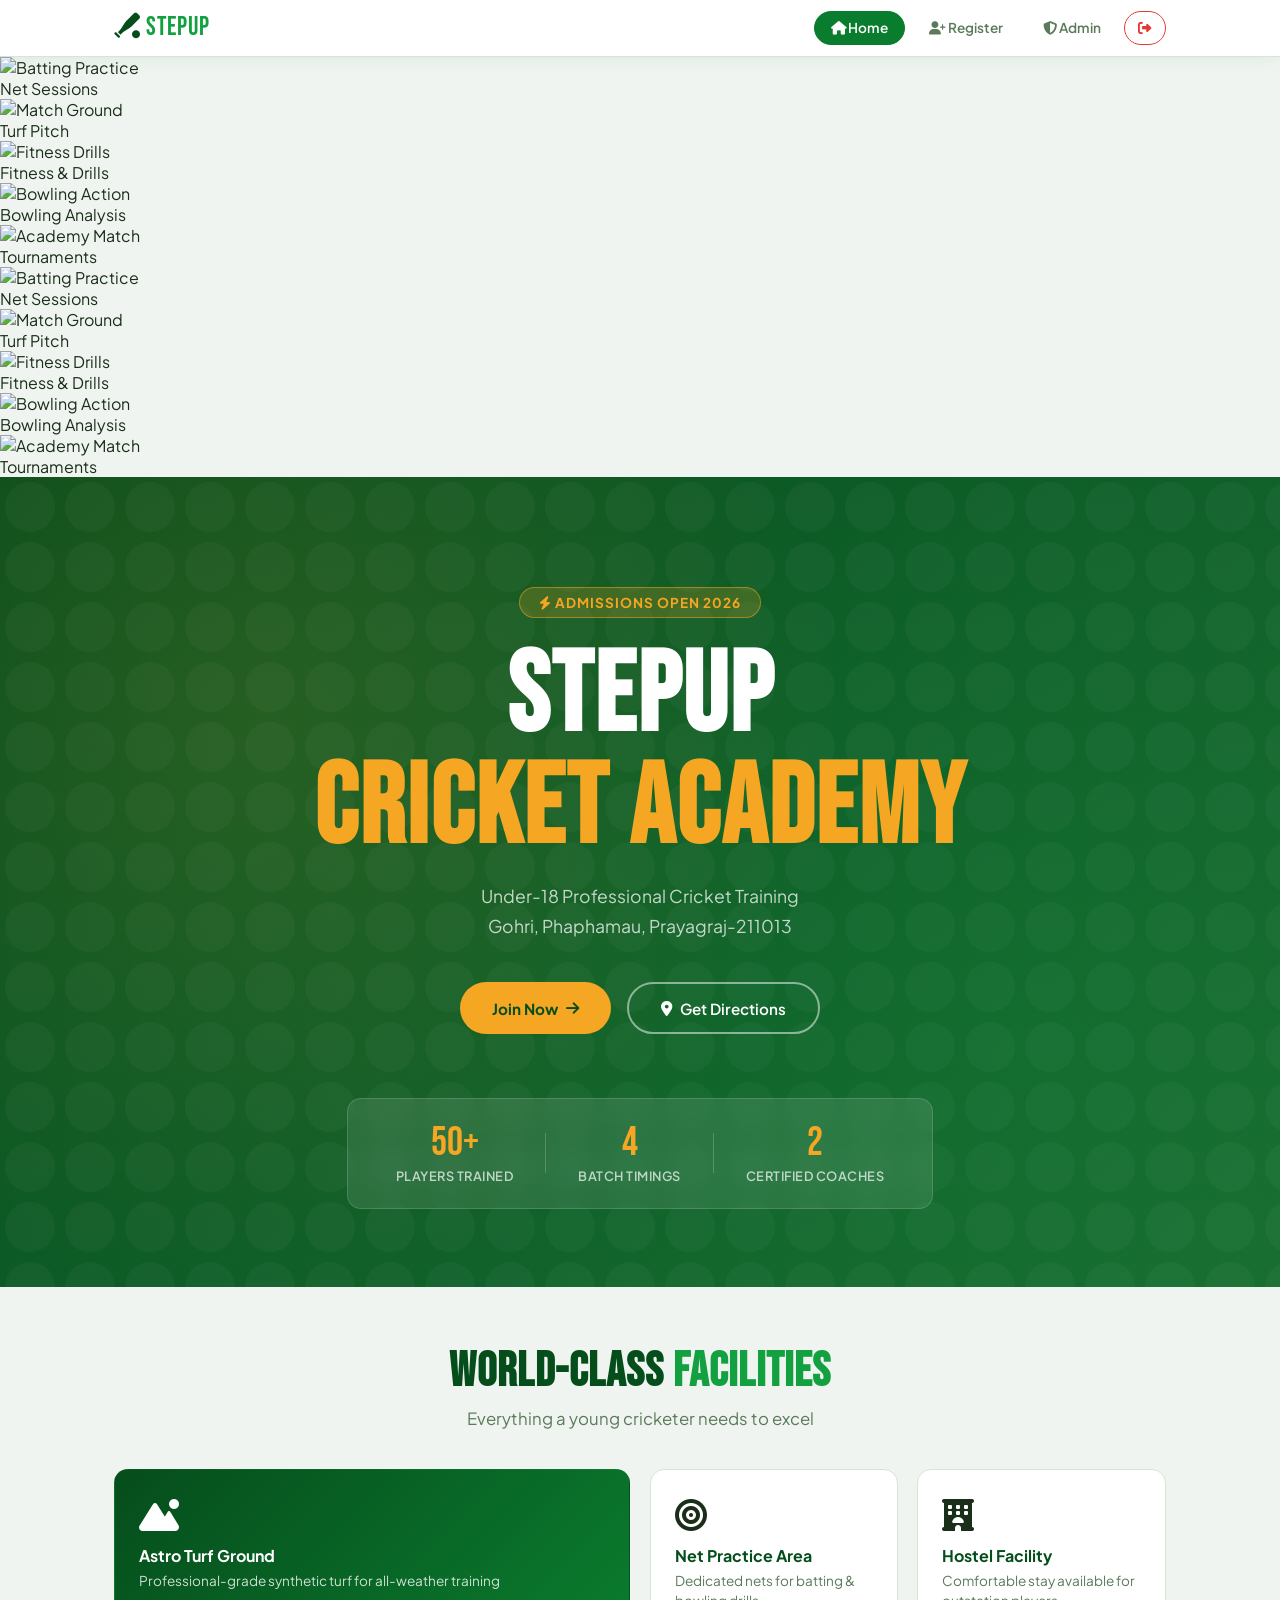
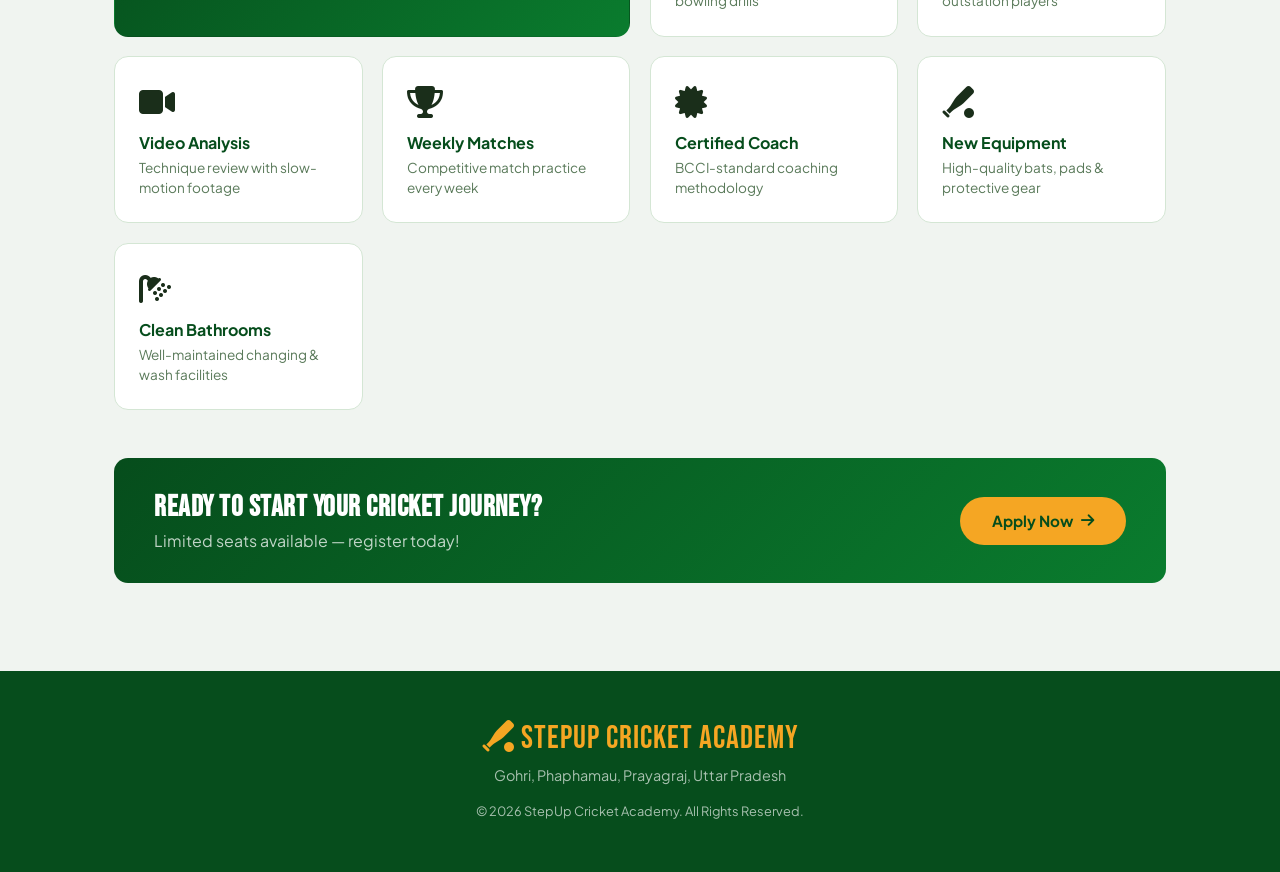
==== index.html @ 9b40fd73 "New home page For photo upload" ====
<!DOCTYPE html>
<html lang="en">
<head>
  <meta charset="UTF-8">
  <title>StepUp Cricket Academy | Admissions 2026</title>
  <meta name="viewport" content="width=device-width, initial-scale=1.0">
  <meta name="description" content="StepUp Cricket Academy - Professional Under-18 Cricket Training in Prayagraj">
  
  <!-- Fonts -->
  <link rel="preconnect" href="https://fonts.googleapis.com">
  <link rel="preconnect" href="https://fonts.gstatic.com" crossorigin>
  <link href="https://fonts.googleapis.com/css2?family=Bebas+Neue&family=Plus+Jakarta+Sans:wght@300;400;500;600;700;800&display=swap" rel="stylesheet">
  
  <!-- Professional Vector Icons (FontAwesome 6) -->
  <link rel="stylesheet" href="https://cdnjs.cloudflare.com/ajax/libs/font-awesome/6.5.0/css/all.min.css">
  
  <!-- CSS Stylesheet -->
  <link rel="stylesheet" href="style.css">
</head>
<body>

<!-- NAVIGATION BAR -->
<nav id="navbar">
  <div class="nav-inner">
    <div class="nav-logo"><i class="fa-solid fa-baseball-bat-ball"></i> <span>StepUp</span></div>
    <div class="nav-links">
      <button onclick="show('home')" class="nav-btn active" id="nav-home"><i class="fa-solid fa-house"></i> Home</button>
      <button onclick="show('signup')" class="nav-btn" id="nav-signup"><i class="fa-solid fa-user-plus"></i> Register</button>
      <button onclick="show('login')" class="nav-btn" id="nav-login"><i class="fa-solid fa-shield-halved"></i> Admin</button>
      <button onclick="logout()" class="nav-btn logout-btn" title="Logout"><i class="fa-solid fa-right-from-bracket"></i></button>
    </div>
    <button class="hamburger" id="hamburger" onclick="toggleMenu()" aria-label="Toggle menu">
      <span></span><span></span><span></span>
    </button>
  </div>
</nav>

<!-- MOBILE MENU -->
<div class="mobile-menu hidden" id="mobileMenu">
  <button onclick="show('home');toggleMenu()"><i class="fa-solid fa-house"></i> Home</button>
  <button onclick="show('signup');toggleMenu()"><i class="fa-solid fa-user-plus"></i> Register</button>
  <button onclick="show('login');toggleMenu()"><i class="fa-solid fa-shield-halved"></i> Admin Login</button>
  <button onclick="logout();toggleMenu()" class="logout-btn"><i class="fa-solid fa-right-from-bracket"></i> Logout</button>
</div>

<!-- ==========================================
     TOP INFINITE MOVING CARDS (PHOTO TICKER)
     Yahan 'src' me apni photos ke links lagayein
=========================================== -->
<div class="ticker-section">
  <div class="ticker-track">
    <!-- Set 1 Cards -->
    <div class="ticker-card">
      <img src="https://images.unsplash.com/photo-1540747913346-19e32dc3e97e?auto=format&fit=crop&w=600&q=80" alt="Batting Practice">
      <div class="ticker-overlay"><span>Net Sessions</span></div>
    </div>
    <div class="ticker-card">
      <img src="https://images.unsplash.com/photo-1531415074868-036b107e7758?auto=format&fit=crop&w=600&q=80" alt="Match Ground">
      <div class="ticker-overlay"><span>Turf Pitch</span></div>
    </div>
    <div class="ticker-card">
      <img src="https://images.unsplash.com/photo-1587280501635-68a0e82cd5ff?auto=format&fit=crop&w=600&q=80" alt="Fitness Drills">
      <div class="ticker-overlay"><span>Fitness & Drills</span></div>
    </div>
    <div class="ticker-card">
      <img src="https://images.unsplash.com/photo-1624526267942-ab0ff8a3e972?auto=format&fit=crop&w=600&q=80" alt="Bowling Action">
      <div class="ticker-overlay"><span>Bowling Analysis</span></div>
    </div>
    <div class="ticker-card">
      <img src="https://images.unsplash.com/photo-1512719994953-eabf50895df7?auto=format&fit=crop&w=600&q=80" alt="Academy Match">
      <div class="ticker-overlay"><span>Tournaments</span></div>
    </div>

    <!-- Set 2 Cards (Duplicate for seamless endless loop) -->
    <div class="ticker-card">
      <img src="https://images.unsplash.com/photo-1540747913346-19e32dc3e97e?auto=format&fit=crop&w=600&q=80" alt="Batting Practice">
      <div class="ticker-overlay"><span>Net Sessions</span></div>
    </div>
    <div class="ticker-card">
      <img src="https://images.unsplash.com/photo-1531415074868-036b107e7758?auto=format&fit=crop&w=600&q=80" alt="Match Ground">
      <div class="ticker-overlay"><span>Turf Pitch</span></div>
    </div>
    <div class="ticker-card">
      <img src="https://images.unsplash.com/photo-1587280501635-68a0e82cd5ff?auto=format&fit=crop&w=600&q=80" alt="Fitness Drills">
      <div class="ticker-overlay"><span>Fitness & Drills</span></div>
    </div>
    <div class="ticker-card">
      <img src="https://images.unsplash.com/photo-1624526267942-ab0ff8a3e972?auto=format&fit=crop&w=600&q=80" alt="Bowling Action">
      <div class="ticker-overlay"><span>Bowling Analysis</span></div>
    </div>
    <div class="ticker-card">
      <img src="https://images.unsplash.com/photo-1512719994953-eabf50895df7?auto=format&fit=crop&w=600&q=80" alt="Academy Match">
      <div class="ticker-overlay"><span>Tournaments</span></div>
    </div>
  </div>
</div>

<!-- HERO SECTION -->
<header class="hero" id="hero-section">
  <div class="hero-bg"></div>
  <div class="hero-content">
    <div class="hero-badge"><i class="fa-solid fa-bolt"></i> Admissions Open 2026</div>
    <h1 class="hero-title">StepUp<br><span>Cricket Academy</span></h1>
    <p class="hero-sub">Under-18 Professional Cricket Training<br>Gohri, Phaphamau, Prayagraj-211013</p>
    <div class="hero-actions">
      <button class="btn-primary" onclick="show('signup')">Join Now <i class="fa-solid fa-arrow-right"></i></button>
      <a href="https://maps.app.goo.gl/9nzN7jMa89njPS9aA?g_st=ac" target="_blank" class="btn-outline">
        <i class="fa-solid fa-location-dot"></i> Get Directions
      </a>
    </div>
  </div>
  <div class="hero-stats">
    <div class="stat"><span class="stat-num">50+</span><span class="stat-label">Players Trained</span></div>
    <div class="stat-divider"></div>
    <div class="stat"><span class="stat-num">4</span><span class="stat-label">Batch Timings</span></div>
    <div class="stat-divider"></div>
    <div class="stat"><span class="stat-num">2</span><span class="stat-label">Certified Coaches</span></div>
  </div>
</header>

<!-- HOME / FACILITIES -->
<section id="home">
  <div class="section-header">
    <h2>World-Class <span>Facilities</span></h2>
    <p>Everything a young cricketer needs to excel</p>
  </div>

  <div class="facility-grid">
    <div class="facility-card featured">
      <div class="facility-icon"><i class="fa-solid fa-mountain-sun"></i></div>
      <h3>Astro Turf Ground</h3>
      <p>Professional-grade synthetic turf for all-weather training</p>
    </div>
    <div class="facility-card">
      <div class="facility-icon"><i class="fa-solid fa-bullseye"></i></div>
      <h3>Net Practice Area</h3>
      <p>Dedicated nets for batting & bowling drills</p>
    </div>
    <div class="facility-card">
      <div class="facility-icon"><i class="fa-solid fa-hotel"></i></div>
      <h3>Hostel Facility</h3>
      <p>Comfortable stay available for outstation players</p>
    </div>
    <div class="facility-card">
      <div class="facility-icon"><i class="fa-solid fa-video"></i></div>
      <h3>Video Analysis</h3>
      <p>Technique review with slow-motion footage</p>
    </div>
    <div class="facility-card">
      <div class="facility-icon"><i class="fa-solid fa-trophy"></i></div>
      <h3>Weekly Matches</h3>
      <p>Competitive match practice every week</p>
    </div>
    <div class="facility-card">
      <div class="facility-icon"><i class="fa-solid fa-certificate"></i></div>
      <h3>Certified Coach</h3>
      <p>BCCI-standard coaching methodology</p>
    </div>
    <div class="facility-card">
      <div class="facility-icon"><i class="fa-solid fa-baseball-bat-ball"></i></div>
      <h3>New Equipment</h3>
      <p>High-quality bats, pads & protective gear</p>
    </div>
    <div class="facility-card">
      <div class="facility-icon"><i class="fa-solid fa-shower"></i></div>
      <h3>Clean Bathrooms</h3>
      <p>Well-maintained changing & wash facilities</p>
    </div>
  </div>

  <div class="cta-banner">
    <div class="cta-text">
      <h3>Ready to start your cricket journey?</h3>
      <p>Limited seats available — register today!</p>
    </div>
    <button class="btn-primary" onclick="show('signup')">Apply Now <i class="fa-solid fa-arrow-right"></i></button>
  </div>
</section>

<!-- SIGNUP SECTION -->
<section id="signup" class="hidden">
  <div class="section-header">
    <h2>Player <span>Registration</span></h2>
    <p>Fill the form below to secure your spot</p>
  </div>

  <div class="form-wrapper">
    <div id="admissionStatus"></div>
    <form id="signupForm" novalidate>
      <div class="form-row">
        <div class="form-group">
          <label><i class="fa-solid fa-user"></i> Player Name</label>
          <input id="playerName" placeholder="Full name of the player" required>
        </div>
        <div class="form-group">
          <label><i class="fa-solid fa-cake-candles"></i> Age</label>
          <input id="age" type="number" min="5" max="18" placeholder="Age (5–18 years)" required>
        </div>
      </div>
      <div class="form-row">
        <div class="form-group">
          <label><i class="fa-solid fa-user-group"></i> Parent / Guardian Name</label>
          <input id="parentName" placeholder="Parent or guardian name" required>
        </div>
        <div class="form-group">
          <label><i class="fa-solid fa-phone"></i> Mobile Number</label>
          <input id="phone" placeholder="10-digit mobile number" pattern="[0-9]{10}" maxlength="10" inputmode="numeric" required>
        </div>
      </div>
      <div class="form-group full">
        <label><i class="fa-solid fa-location-dot"></i> Address</label>
        <input id="address" placeholder="Full address" required>
      </div>
      <div class="form-group full">
        <label><i class="fa-solid fa-clock"></i> Preferred Batch Timing</label>
        <select id="timing" required>
          <option value="">— Select a timing —</option>
          <option>6 AM (Morning)</option>
          <option>9:30 AM (Morning)</option>
          <option>3 PM (Evening)</option>
          <option>6:30 PM (Evening)</option>
        </select>
      </div>
      <button type="submit" class="btn-submit" id="submitBtn">
        <span id="submitText"><i class="fa-solid fa-paper-plane"></i> Submit Registration</span>
      </button>
    </form>
    <div id="submitMsg"></div>
  </div>
</section>

<!-- ADMIN LOGIN SECTION -->
<section id="login" class="hidden">
  <div class="section-header">
    <h2>Admin <span>Login</span></h2>
    <p>Authorized personnel only</p>
  </div>
  <div class="form-wrapper narrow">
    <form id="loginForm" novalidate>
      <div class="form-group full">
        <label><i class="fa-solid fa-envelope"></i> Email Address</label>
        <input id="adminEmail" type="email" placeholder="admin@stepupcricket.in" required>
      </div>
      <div class="form-group full">
        <label><i class="fa-solid fa-lock"></i> Password</label>
        <input id="adminPass" type="password" placeholder="Enter password" required>
      </div>
      <button type="submit" class="btn-submit"><i class="fa-solid fa-right-to-bracket"></i> Login</button>
    </form>
    <div id="loginMsg"></div>
  </div>
</section>

<!-- ADMIN DASHBOARD SECTION -->
<section id="admin" class="hidden">
  <div class="section-header">
    <h2>Admin <span>Dashboard</span></h2>
    <p>All registered players</p>
  </div>
  <div class="admin-controls">
    <button class="btn-danger" onclick="toggleAdmissions(false)"><i class="fa-solid fa-ban"></i> Close Admissions</button>
    <button class="btn-success" onclick="toggleAdmissions(true)"><i class="fa-solid fa-check"></i> Open Admissions</button>
    <button class="btn-outline-sm" onclick="exportCSV()"><i class="fa-solid fa-file-arrow-down"></i> Export CSV</button>
    <div class="player-count">Total: <strong id="playerCount">0</strong> players</div>
  </div>
  <div class="table-wrapper">
    <table>
      <thead>
        <tr>
          <th>Reg No</th><th>Name</th><th>Age</th>
          <th>Parent</th><th>Phone</th><th>Timing</th>
          <th>Location</th><th>Date</th>
        </tr>
      </thead>
      <tbody id="tableBody"></tbody>
    </table>
  </div>
</section>

<!-- FOOTER -->
<footer>
  <div class="footer-inner">
    <div class="footer-logo"><i class="fa-solid fa-baseball-bat-ball"></i> StepUp Cricket Academy</div>
    <p>Gohri, Phaphamau, Prayagraj, Uttar Pradesh</p>
    <p class="footer-copy">© 2026 StepUp Cricket Academy. All Rights Reserved.</p>
  </div>
</footer>

<script src="script.js"></script>
</body>
</html>
---- style.css ----
/* ============================
   STEPUP CRICKET ACADEMY CSS
   ============================ */

:root {
  --green: #0a7c2e;
  --green-dark: #064d1c;
  --green-light: #12a040;
  --accent: #f5a623;
  --accent-dark: #d4881a;
  --danger: #e53935;
  --success: #2e7d32;
  --bg: #f0f4f0;
  --card: #ffffff;
  --text: #1a2e1a;
  --text-muted: #5a7a5a;
  --border: #d4e6d4;
  --shadow: 0 4px 24px rgba(10,124,46,0.10);
  --shadow-lg: 0 12px 48px rgba(10,124,46,0.18);
  --radius: 14px;
  --radius-sm: 8px;
  --font-display: 'Bebas Neue', sans-serif;
  --font-body: 'Plus Jakarta Sans', sans-serif;
}

*, *::before, *::after { box-sizing: border-box; margin: 0; padding: 0; }

html { scroll-behavior: smooth; }

body {
  font-family: var(--font-body);
  background: var(--bg);
  color: var(--text);
  min-height: 100vh;
  overflow-x: hidden;
}

/* ============================
   NAVBAR
   ============================ */
#navbar {
  position: sticky;
  top: 0;
  z-index: 100;
  background: rgba(255,255,255,0.97);
  backdrop-filter: blur(12px);
  border-bottom: 1.5px solid var(--border);
  box-shadow: 0 2px 16px rgba(10,124,46,0.08);
}

.nav-inner {
  max-width: 1100px;
  margin: auto;
  padding: .7rem 1.5rem;
  display: flex;
  align-items: center;
  gap: 1rem;
}

.nav-logo {
  font-family: var(--font-display);
  font-size: 1.6rem;
  color: var(--green-dark);
  letter-spacing: 1px;
  flex: 1;
}

.nav-logo span { color: var(--green-light); }

.nav-links {
  display: flex;
  gap: .4rem;
  align-items: center;
}

.nav-btn {
  background: transparent;
  border: 1.5px solid transparent;
  color: var(--text-muted);
  padding: .45rem 1rem;
  border-radius: 30px;
  font-family: var(--font-body);
  font-size: .85rem;
  font-weight: 600;
  cursor: pointer;
  transition: all 0.2s;
}

.nav-btn:hover, .nav-btn.active {
  background: var(--green);
  color: white;
  border-color: var(--green);
}

.logout-btn {
  background: transparent;
  border: 1.5px solid var(--danger);
  color: var(--danger);
  padding: .45rem .8rem;
  border-radius: 30px;
  cursor: pointer;
  font-size: .85rem;
  transition: all 0.2s;
}

.logout-btn:hover {
  background: var(--danger);
  color: white;
}

.hamburger {
  display: none;
  flex-direction: column;
  gap: 5px;
  background: none;
  border: none;
  cursor: pointer;
  padding: 6px;
}

.hamburger span {
  display: block;
  width: 24px;
  height: 2.5px;
  background: var(--text);
  border-radius: 2px;
  transition: 0.3s;
}

.mobile-menu {
  position: fixed;
  top: 57px;
  left: 0;
  right: 0;
  background: white;
  z-index: 99;
  padding: 1rem;
  display: flex;
  flex-direction: column;
  gap: .5rem;
  border-bottom: 2px solid var(--border);
  box-shadow: var(--shadow);
}

.mobile-menu button {
  background: transparent;
  border: 1.5px solid var(--border);
  color: var(--text);
  padding: .7rem 1rem;
  border-radius: var(--radius-sm);
  font-family: var(--font-body);
  font-weight: 600;
  cursor: pointer;
  text-align: left;
  transition: all 0.2s;
}

.mobile-menu button:hover { background: var(--green); color: white; border-color: var(--green); }
.mobile-menu .logout-btn { border-color: var(--danger); color: var(--danger); }
.mobile-menu .logout-btn:hover { background: var(--danger); color: white; }

/* ============================
   HERO
   ============================ */
.hero {
  position: relative;
  padding: 5rem 1.5rem 3rem;
  background: linear-gradient(135deg, var(--green-dark) 0%, #0e5e28 50%, #196b30 100%);
  color: white;
  overflow: hidden;
  min-height: 90vh;
  display: flex;
  flex-direction: column;
  align-items: center;
  justify-content: center;
}

.hero-bg {
  position: absolute;
  inset: 0;
  background-image:
    radial-gradient(circle at 20% 30%, rgba(245,166,35,0.12) 0%, transparent 50%),
    radial-gradient(circle at 80% 70%, rgba(18,160,64,0.15) 0%, transparent 50%),
    url("data:image/svg+xml,%3Csvg width='60' height='60' viewBox='0 0 60 60' xmlns='http://www.w3.org/2000/svg'%3E%3Cg fill='none' fill-rule='evenodd'%3E%3Cg fill='%23ffffff' fill-opacity='0.03'%3E%3Ccircle cx='30' cy='30' r='25'/%3E%3C/g%3E%3C/g%3E%3C/svg%3E");
}

.hero-content {
  position: relative;
  text-align: center;
  max-width: 680px;
  animation: fadeUp 0.9s ease forwards;
}

.hero-badge {
  display: inline-block;
  background: rgba(245,166,35,0.2);
  border: 1px solid rgba(245,166,35,0.5);
  color: var(--accent);
  padding: .4rem 1.2rem;
  border-radius: 30px;
  font-size: .85rem;
  font-weight: 700;
  letter-spacing: 1px;
  margin-bottom: 1.5rem;
  text-transform: uppercase;
}

.hero-title {
  font-family: var(--font-display);
  font-size: clamp(3.5rem, 10vw, 7rem);
  line-height: 1;
  letter-spacing: 2px;
  margin-bottom: 1rem;
}

.hero-title span { color: var(--accent); }

.hero-sub {
  font-size: 1.1rem;
  color: rgba(255,255,255,0.75);
  margin-bottom: 2.5rem;
  line-height: 1.7;
}

.hero-actions {
  display: flex;
  gap: 1rem;
  justify-content: center;
  flex-wrap: wrap;
}

.hero-stats {
  position: relative;
  display: flex;
  align-items: center;
  gap: 2rem;
  background: rgba(255,255,255,0.1);
  backdrop-filter: blur(10px);
  border: 1px solid rgba(255,255,255,0.15);
  border-radius: var(--radius);
  padding: 1.5rem 3rem;
  margin-top: 4rem;
}

.stat { text-align: center; }

.stat-num {
  display: block;
  font-family: var(--font-display);
  font-size: 2.5rem;
  color: var(--accent);
  line-height: 1;
}

.stat-label {
  font-size: .8rem;
  color: rgba(255,255,255,0.7);
  font-weight: 600;
  text-transform: uppercase;
  letter-spacing: .5px;
  margin-top: .3rem;
  display: block;
}

.stat-divider {
  width: 1px;
  height: 40px;
  background: rgba(255,255,255,0.2);
}

/* ============================
   BUTTONS
   ============================ */
.btn-primary {
  background: var(--accent);
  color: var(--green-dark);
  border: none;
  padding: .9rem 2rem;
  border-radius: 40px;
  font-family: var(--font-body);
  font-size: .95rem;
  font-weight: 700;
  cursor: pointer;
  transition: all 0.2s;
  display: inline-flex;
  align-items: center;
  gap: .5rem;
  text-decoration: none;
}

.btn-primary:hover {
  background: var(--accent-dark);
  transform: translateY(-2px);
  box-shadow: 0 8px 24px rgba(245,166,35,0.4);
}

.btn-outline {
  background: transparent;
  color: white;
  border: 2px solid rgba(255,255,255,0.5);
  padding: .9rem 2rem;
  border-radius: 40px;
  font-family: var(--font-body);
  font-size: .95rem;
  font-weight: 600;
  cursor: pointer;
  transition: all 0.2s;
  display: inline-flex;
  align-items: center;
  gap: .5rem;
  text-decoration: none;
}

.btn-outline:hover {
  border-color: white;
  background: rgba(255,255,255,0.1);
}

.btn-submit {
  background: var(--green);
  color: white;
  border: none;
  padding: 1rem 2rem;
  border-radius: var(--radius-sm);
  font-family: var(--font-body);
  font-size: 1rem;
  font-weight: 700;
  cursor: pointer;
  width: 100%;
  transition: all 0.2s;
  display: flex;
  align-items: center;
  justify-content: center;
  gap: .5rem;
  margin-top: .5rem;
}

.btn-submit:hover { background: var(--green-light); transform: translateY(-1px); }
.btn-submit:disabled { opacity: 0.6; cursor: not-allowed; transform: none; }

.btn-danger {
  background: var(--danger);
  color: white;
  border: none;
  padding: .6rem 1.2rem;
  border-radius: var(--radius-sm);
  font-family: var(--font-body);
  font-weight: 600;
  cursor: pointer;
  transition: all 0.2s;
  display: inline-flex;
  align-items: center;
  gap: .5rem;
}

.btn-success {
  background: var(--success);
  color: white;
  border: none;
  padding: .6rem 1.2rem;
  border-radius: var(--radius-sm);
  font-family: var(--font-body);
  font-weight: 600;
  cursor: pointer;
  transition: all 0.2s;
  display: inline-flex;
  align-items: center;
  gap: .5rem;
}

.btn-outline-sm {
  background: transparent;
  color: var(--green);
  border: 1.5px solid var(--green);
  padding: .6rem 1.2rem;
  border-radius: var(--radius-sm);
  font-family: var(--font-body);
  font-weight: 600;
  cursor: pointer;
  transition: all 0.2s;
  display: inline-flex;
  align-items: center;
  gap: .5rem;
}

.btn-outline-sm:hover { background: var(--green); color: white; }

/* ============================
   SECTIONS
   ============================ */
section {
  max-width: 1100px;
  margin: 0 auto;
  padding: 3.5rem 1.5rem;
}

.section-header {
  text-align: center;
  margin-bottom: 2.5rem;
}

.section-header h2 {
  font-family: var(--font-display);
  font-size: clamp(2rem, 5vw, 3rem);
  letter-spacing: 1px;
  color: var(--green-dark);
  margin-bottom: .5rem;
}

.section-header h2 span { color: var(--green-light); }

.section-header p {
  color: var(--text-muted);
  font-size: 1.05rem;
}

/* ============================
   FACILITIES
   ============================ */
.facility-grid {
  display: grid;
  grid-template-columns: repeat(auto-fill, minmax(220px, 1fr));
  gap: 1.2rem;
  margin-bottom: 3rem;
}

.facility-card {
  background: var(--card);
  border: 1.5px solid var(--border);
  border-radius: var(--radius);
  padding: 1.5rem;
  transition: all 0.25s;
  cursor: default;
}

.facility-card:hover {
  transform: translateY(-4px);
  box-shadow: var(--shadow-lg);
  border-color: var(--green-light);
}

.facility-card.featured {
  background: linear-gradient(135deg, var(--green-dark), var(--green));
  color: white;
  border-color: transparent;
  grid-column: span 2;
}

.facility-icon {
  font-size: 2rem;
  margin-bottom: .7rem;
}

.facility-card h3 {
  font-size: 1rem;
  font-weight: 700;
  margin-bottom: .3rem;
  color: var(--green-dark);
}

.facility-card.featured h3 { color: white; }

.facility-card p {
  font-size: .85rem;
  color: var(--text-muted);
  line-height: 1.5;
}

.facility-card.featured p { color: rgba(255,255,255,0.8); }

/* CTA Banner */
.cta-banner {
  background: linear-gradient(135deg, var(--green-dark), var(--green));
  border-radius: var(--radius);
  padding: 2rem 2.5rem;
  display: flex;
  align-items: center;
  justify-content: space-between;
  gap: 1.5rem;
  flex-wrap: wrap;
}

.cta-text h3 {
  font-family: var(--font-display);
  font-size: 1.8rem;
  color: white;
  letter-spacing: .5px;
}

.cta-text p { color: rgba(255,255,255,0.75); margin-top: .3rem; }

/* ============================
   FORM
   ============================ */
.form-wrapper {
  background: var(--card);
  border: 1.5px solid var(--border);
  border-radius: var(--radius);
  padding: 2.5rem;
  max-width: 760px;
  margin: 0 auto;
  box-shadow: var(--shadow);
}

.form-wrapper.narrow { max-width: 460px; }

.form-row {
  display: grid;
  grid-template-columns: 1fr 1fr;
  gap: 1rem;
}

.form-group {
  display: flex;
  flex-direction: column;
  gap: .4rem;
  margin-bottom: 1rem;
}

.form-group.full { grid-column: 1 / -1; }

.form-group label {
  font-size: .82rem;
  font-weight: 700;
  color: var(--text-muted);
  text-transform: uppercase;
  letter-spacing: .5px;
  display: flex;
  align-items: center;
  gap: .4rem;
}

.form-group input,
.form-group select {
  padding: .75rem 1rem;
  border: 1.5px solid var(--border);
  border-radius: var(--radius-sm);
  font-family: var(--font-body);
  font-size: .95rem;
  background: #fafffe;
  color: var(--text);
  transition: all 0.2s;
  outline: none;
  width: 100%;
}

.form-group input:focus,
.form-group select:focus {
  border-color: var(--green-light);
  box-shadow: 0 0 0 3px rgba(18,160,64,0.1);
  background: white;
}

.form-group input::placeholder { color: #aac5aa; }

/* ============================
   STATUS MESSAGES
   ============================ */
.msg-success {
  background: #e8f5e9;
  border: 1.5px solid #a5d6a7;
  color: #1b5e20;
  padding: 1rem 1.2rem;
  border-radius: var(--radius-sm);
  margin: 1rem 0;
  font-weight: 600;
  display: flex;
  align-items: center;
  gap: .6rem;
}

.msg-error {
  background: #ffebee;
  border: 1.5px solid #ffcdd2;
  color: #b71c1c;
  padding: 1rem 1.2rem;
  border-radius: var(--radius-sm);
  margin: 1rem 0;
  font-weight: 600;
  display: flex;
  align-items: center;
  gap: .6rem;
}

.msg-warning {
  background: #fff8e1;
  border: 1.5px solid #ffe082;
  color: #e65100;
  padding: 1rem 1.2rem;
  border-radius: var(--radius-sm);
  margin-bottom: 1rem;
  font-weight: 600;
}

/* ============================
   ADMIN DASHBOARD
   ============================ */
.admin-controls {
  display: flex;
  gap: .8rem;
  align-items: center;
  flex-wrap: wrap;
  margin-bottom: 1.5rem;
  background: white;
  padding: 1rem 1.5rem;
  border-radius: var(--radius-sm);
  border: 1.5px solid var(--border);
}

.player-count {
  margin-left: auto;
  font-size: .9rem;
  color: var(--text-muted);
}

.table-wrapper {
  background: white;
  border-radius: var(--radius);
  border: 1.5px solid var(--border);
  overflow: hidden;
  overflow-x: auto;
  box-shadow: var(--shadow);
}

table {
  width: 100%;
  border-collapse: collapse;
  font-size: .88rem;
  min-width: 700px;
}

thead {
  background: linear-gradient(135deg, var(--green-dark), var(--green));
}

th {
  color: white;
  padding: .9rem 1rem;
  text-align: left;
  font-weight: 700;
  font-size: .8rem;
  text-transform: uppercase;
  letter-spacing: .5px;
}

td {
  padding: .8rem 1rem;
  border-bottom: 1px solid var(--border);
  color: var(--text);
}

tbody tr:hover { background: #f0f8f2; }
tbody tr:last-child td { border-bottom: none; }

td a {
  color: var(--green);
  text-decoration: none;
  font-weight: 600;
}

td a:hover { text-decoration: underline; }

/* ============================
   FOOTER
   ============================ */
footer {
  background: var(--green-dark);
  color: white;
  padding: 3rem 1.5rem;
  text-align: center;
  margin-top: 2rem;
}

.footer-logo {
  font-family: var(--font-display);
  font-size: 2rem;
  letter-spacing: 1px;
  margin-bottom: .5rem;
  color: var(--accent);
}

footer p {
  color: rgba(255,255,255,0.65);
  font-size: .9rem;
  margin: .3rem 0;
}

.footer-copy { margin-top: 1.2rem !important; font-size: .8rem !important; }

/* ============================
   UTILITY
   ============================ */
.hidden { display: none !important; }

/* ============================
   ANIMATIONS
   ============================ */
@keyframes fadeUp {
  from { opacity: 0; transform: translateY(30px); }
  to   { opacity: 1; transform: translateY(0); }
}

/* ============================
   RESPONSIVE
   ============================ */
@media (max-width: 768px) {
  .nav-links { display: none; }
  .hamburger { display: flex; }

  .hero { padding: 4rem 1rem 2.5rem; min-height: 100svh; }
  .hero-stats { flex-direction: column; gap: 1rem; padding: 1.2rem 2rem; }
  .stat-divider { width: 60px; height: 1px; }

  .facility-card.featured { grid-column: span 1; }

  .form-row { grid-template-columns: 1fr; }
  .form-wrapper { padding: 1.5rem; }

  .cta-banner { flex-direction: column; text-align: center; }

  .admin-controls { flex-direction: column; align-items: stretch; }
  .player-count { margin: 0; }
}
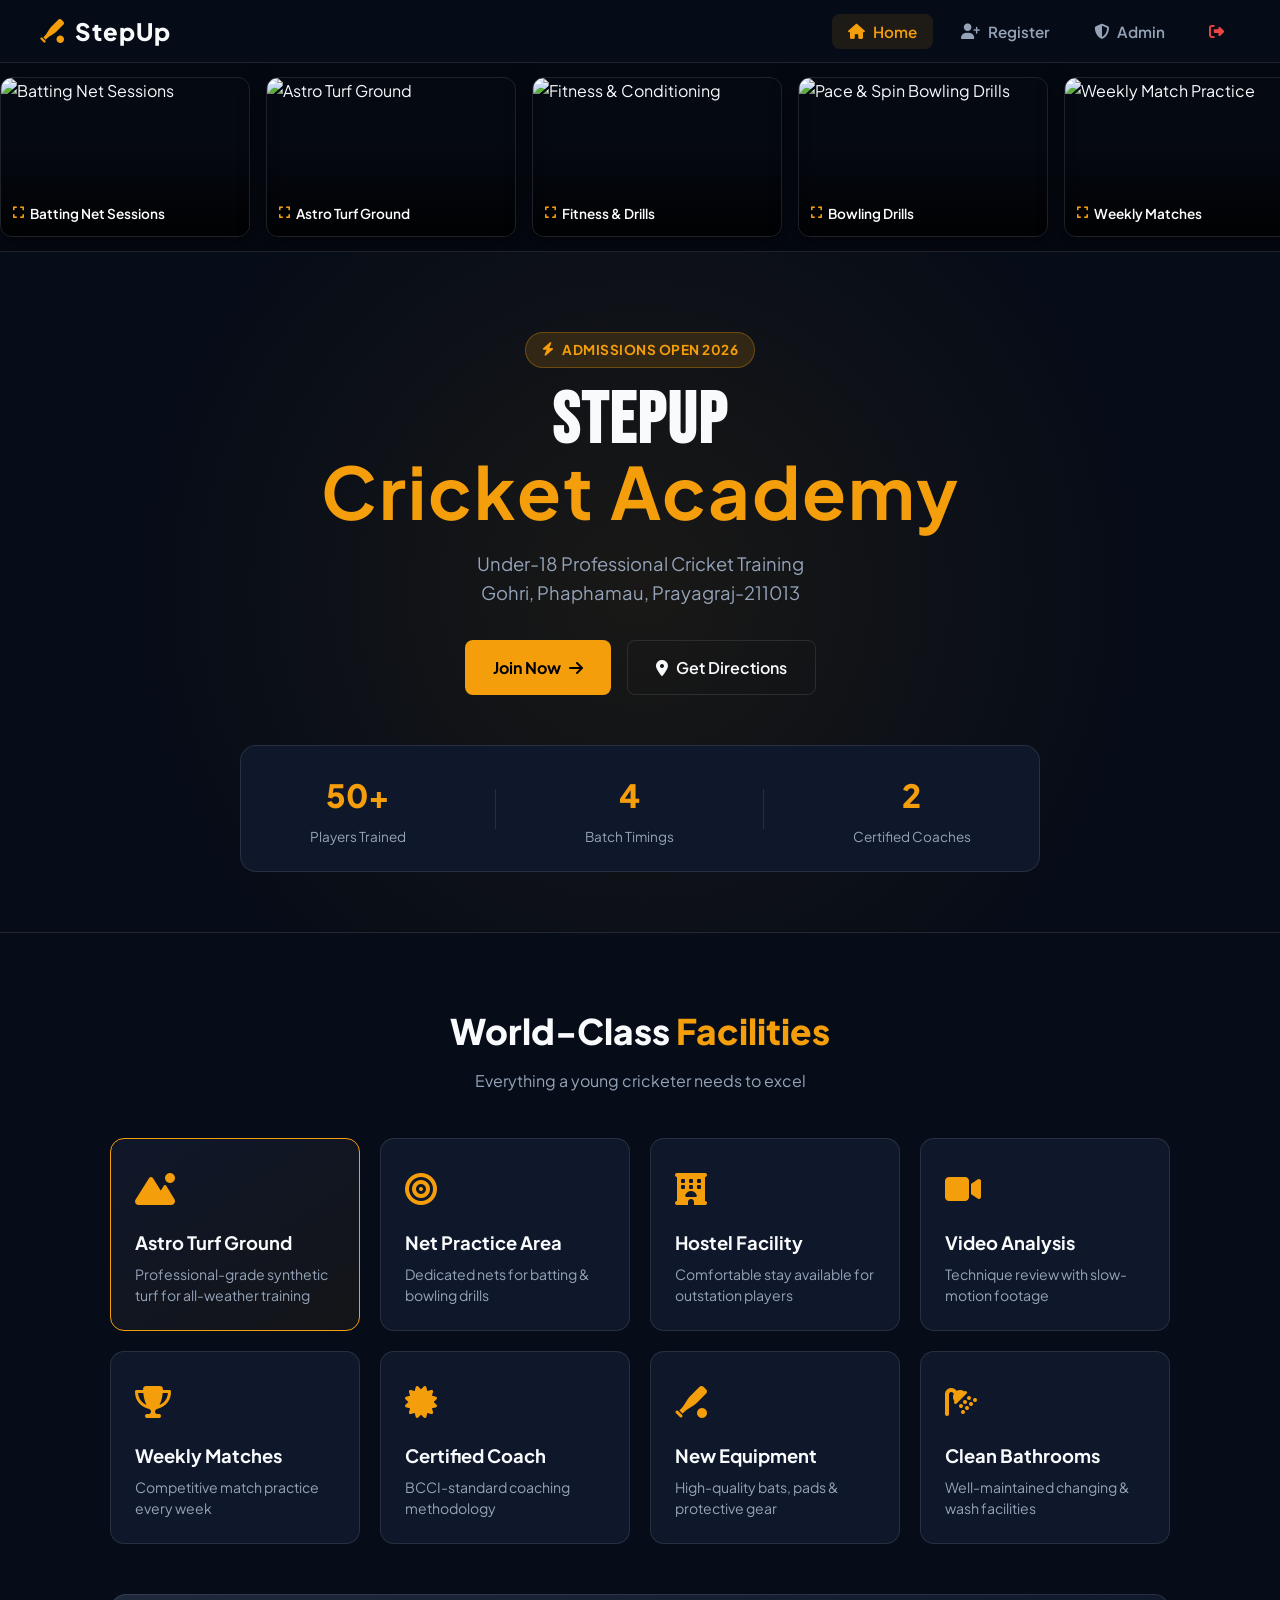
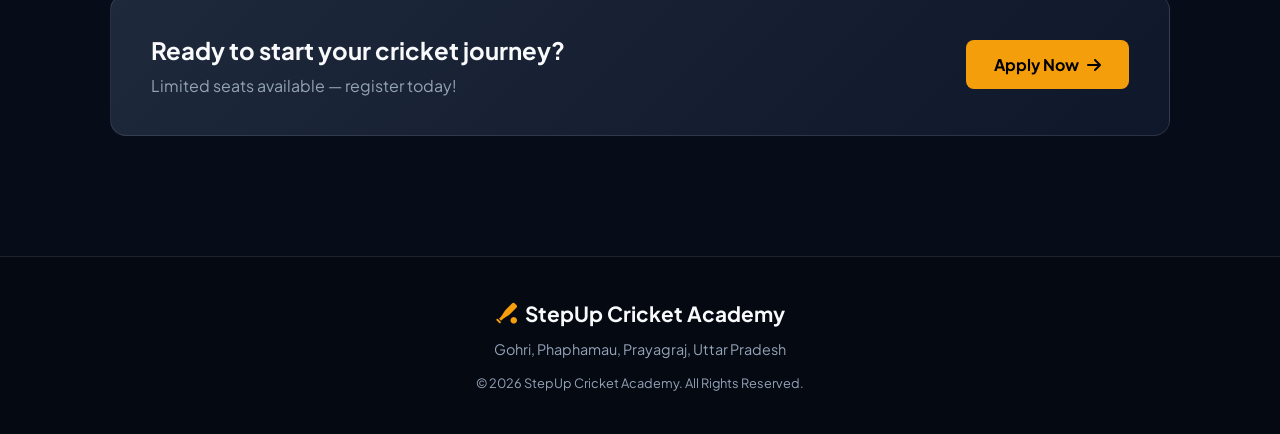
==== commit 467cc982: "Again home page change but js is missing Hi" ====
--- a/index.html
+++ b/index.html
@@ -5,21 +5,703 @@
   <title>StepUp Cricket Academy | Admissions 2026</title>
   <meta name="viewport" content="width=device-width, initial-scale=1.0">
   <meta name="description" content="StepUp Cricket Academy - Professional Under-18 Cricket Training in Prayagraj">
-  
-  <!-- Fonts -->
+
+  <!-- Google Fonts -->
   <link rel="preconnect" href="https://fonts.googleapis.com">
   <link rel="preconnect" href="https://fonts.gstatic.com" crossorigin>
   <link href="https://fonts.googleapis.com/css2?family=Bebas+Neue&family=Plus+Jakarta+Sans:wght@300;400;500;600;700;800&display=swap" rel="stylesheet">
-  
-  <!-- Professional Vector Icons (FontAwesome 6) -->
+
+  <!-- Professional FontAwesome 6 Icons -->
   <link rel="stylesheet" href="https://cdnjs.cloudflare.com/ajax/libs/font-awesome/6.5.0/css/all.min.css">
-  
-  <!-- CSS Stylesheet -->
-  <link rel="stylesheet" href="style.css">
+
+  <style>
+    /* ===================================================
+       1. GLOBAL RESET & THEME VARIABLES
+    =================================================== */
+    :root {
+      --bg-dark: #070d18;
+      --bg-card: #0f172a;
+      --bg-card-hover: #1e293b;
+      --accent: #f59e0b;
+      --accent-hover: #d97706;
+      --text-main: #f8fafc;
+      --text-muted: #94a3b8;
+      --border-color: rgba(255, 255, 255, 0.1);
+      --font-body: 'Plus Jakarta Sans', sans-serif;
+      --font-title: 'Bebas Neue', sans-serif;
+    }
+
+    * {
+      margin: 0;
+      padding: 0;
+      box-sizing: border-box;
+      font-family: var(--font-body);
+    }
+
+    body {
+      background-color: var(--bg-dark);
+      color: var(--text-main);
+      overflow-x: hidden;
+      line-height: 1.6;
+    }
+
+    a {
+      text-decoration: none;
+      color: inherit;
+    }
+
+    button {
+      cursor: pointer;
+      font-family: inherit;
+      border: none;
+      outline: none;
+    }
+
+    .hidden {
+      display: none !important;
+    }
+
+    /* ===================================================
+       2. NAVIGATION BAR
+    =================================================== */
+    #navbar {
+      position: sticky;
+      top: 0;
+      z-index: 1000;
+      background: rgba(7, 13, 24, 0.95);
+      backdrop-filter: blur(10px);
+      border-bottom: 1px solid var(--border-color);
+      padding: 12px 20px;
+    }
+
+    .nav-inner {
+      max-width: 1200px;
+      margin: 0 auto;
+      display: flex;
+      justify-content: space-between;
+      align-items: center;
+    }
+
+    .nav-logo {
+      font-size: 1.5rem;
+      font-weight: 800;
+      letter-spacing: 1px;
+      color: var(--text-main);
+      display: flex;
+      align-items: center;
+      gap: 10px;
+    }
+
+    .nav-logo i {
+      color: var(--accent);
+    }
+
+    .nav-links {
+      display: flex;
+      gap: 12px;
+      align-items: center;
+    }
+
+    .nav-btn {
+      background: transparent;
+      color: var(--text-muted);
+      padding: 8px 16px;
+      border-radius: 8px;
+      font-weight: 600;
+      font-size: 0.95rem;
+      transition: all 0.2s ease;
+      display: inline-flex;
+      align-items: center;
+      gap: 8px;
+    }
+
+    .nav-btn:hover, .nav-btn.active {
+      color: var(--accent);
+      background: rgba(245, 158, 11, 0.1);
+    }
+
+    .logout-btn {
+      color: #ef4444 !important;
+    }
+
+    .hamburger {
+      display: none;
+      background: none;
+      flex-direction: column;
+      gap: 5px;
+    }
+
+    .hamburger span {
+      width: 24px;
+      height: 2px;
+      background: var(--text-main);
+      transition: 0.3s;
+    }
+
+    .mobile-menu {
+      display: flex;
+      flex-direction: column;
+      background: var(--bg-card);
+      padding: 16px;
+      border-bottom: 1px solid var(--border-color);
+    }
+
+    .mobile-menu button {
+      background: none;
+      color: var(--text-main);
+      padding: 12px;
+      text-align: left;
+      font-size: 1rem;
+      display: flex;
+      align-items: center;
+      gap: 10px;
+      border-bottom: 1px solid rgba(255, 255, 255, 0.05);
+    }
+
+    /* ===================================================
+       3. TOP MOVING HORIZONTAL CARDS (TICKER)
+    =================================================== */
+    .ticker-section {
+      width: 100%;
+      overflow-x: auto;
+      overflow-y: hidden;
+      background: #050912;
+      padding: 14px 0;
+      border-bottom: 1px solid var(--border-color);
+      white-space: nowrap;
+      user-select: none;
+      cursor: grab;
+      scrollbar-width: none; /* Hide scrollbar for Firefox */
+      -ms-overflow-style: none; /* Hide scrollbar for IE */
+    }
+
+    .ticker-section::-webkit-scrollbar {
+      display: none; /* Hide scrollbar for Chrome/Safari */
+    }
+
+    .ticker-section:active {
+      cursor: grabbing;
+    }
+
+    .ticker-track {
+      display: inline-flex;
+      gap: 16px;
+      width: max-content;
+      animation: moveRightToLeft 28s linear infinite;
+    }
+
+    @keyframes moveRightToLeft {
+      0% {
+        transform: translateX(0);
+      }
+      100% {
+        transform: translateX(-50%);
+      }
+    }
+
+    .ticker-section:hover .ticker-track,
+    .ticker-section.is-paused .ticker-track {
+      animation-play-state: paused;
+    }
+
+    .ticker-card {
+      position: relative;
+      width: 250px;
+      height: 160px;
+      flex: 0 0 auto;
+      border-radius: 12px;
+      overflow: hidden;
+      border: 1px solid var(--border-color);
+      box-shadow: 0 8px 24px rgba(0, 0, 0, 0.5);
+      transition: transform 0.25s ease, border-color 0.25s ease;
+      cursor: pointer;
+    }
+
+    .ticker-card:hover {
+      transform: translateY(-4px) scale(1.02);
+      border-color: var(--accent);
+    }
+
+    .ticker-card img {
+      width: 100%;
+      height: 100%;
+      object-fit: cover;
+      pointer-events: none;
+      display: block;
+    }
+
+    .ticker-overlay {
+      position: absolute;
+      inset: 0;
+      background: linear-gradient(to top, rgba(0, 0, 0, 0.85) 0%, transparent 60%);
+      display: flex;
+      align-items: flex-end;
+      padding: 12px;
+    }
+
+    .ticker-overlay span {
+      color: #fff;
+      font-size: 0.85rem;
+      font-weight: 600;
+      display: flex;
+      align-items: center;
+      gap: 6px;
+    }
+
+    .ticker-overlay span i {
+      color: var(--accent);
+      font-size: 0.8rem;
+    }
+
+    /* ===================================================
+       4. HERO SECTION
+    =================================================== */
+    .hero {
+      position: relative;
+      padding: 80px 20px 60px;
+      text-align: center;
+      background: radial-gradient(circle at center, rgba(245, 158, 11, 0.08) 0%, transparent 70%);
+      border-bottom: 1px solid var(--border-color);
+    }
+
+    .hero-badge {
+      display: inline-flex;
+      align-items: center;
+      gap: 8px;
+      background: rgba(245, 158, 11, 0.15);
+      color: var(--accent);
+      padding: 6px 16px;
+      border-radius: 30px;
+      font-size: 0.85rem;
+      font-weight: 700;
+      text-transform: uppercase;
+      letter-spacing: 0.5px;
+      margin-bottom: 20px;
+      border: 1px solid rgba(245, 158, 11, 0.3);
+    }
+
+    .hero-title {
+      font-family: var(--font-title);
+      font-size: 4.5rem;
+      line-height: 0.95;
+      letter-spacing: 2px;
+      margin-bottom: 16px;
+    }
+
+    .hero-title span {
+      color: var(--accent);
+    }
+
+    .hero-sub {
+      color: var(--text-muted);
+      font-size: 1.15rem;
+      max-width: 600px;
+      margin: 0 auto 32px;
+    }
+
+    .hero-actions {
+      display: flex;
+      justify-content: center;
+      gap: 16px;
+      flex-wrap: wrap;
+      margin-bottom: 50px;
+    }
+
+    .btn-primary {
+      background: var(--accent);
+      color: #000;
+      font-weight: 700;
+      padding: 14px 28px;
+      border-radius: 8px;
+      font-size: 1rem;
+      display: inline-flex;
+      align-items: center;
+      gap: 8px;
+      transition: background 0.2s, transform 0.2s;
+    }
+
+    .btn-primary:hover {
+      background: var(--accent-hover);
+      transform: translateY(-2px);
+    }
+
+    .btn-outline {
+      background: transparent;
+      color: var(--text-main);
+      border: 1px solid var(--border-color);
+      font-weight: 600;
+      padding: 14px 28px;
+      border-radius: 8px;
+      font-size: 1rem;
+      display: inline-flex;
+      align-items: center;
+      gap: 8px;
+      transition: all 0.2s;
+    }
+
+    .btn-outline:hover {
+      border-color: var(--accent);
+      color: var(--accent);
+    }
+
+    .hero-stats {
+      max-width: 800px;
+      margin: 0 auto;
+      display: flex;
+      justify-content: space-around;
+      align-items: center;
+      background: var(--bg-card);
+      padding: 24px;
+      border-radius: 16px;
+      border: 1px solid var(--border-color);
+    }
+
+    .stat {
+      display: flex;
+      flex-direction: column;
+      gap: 4px;
+    }
+
+    .stat-num {
+      font-size: 2rem;
+      font-weight: 800;
+      color: var(--accent);
+    }
+
+    .stat-label {
+      font-size: 0.85rem;
+      color: var(--text-muted);
+    }
+
+    .stat-divider {
+      width: 1px;
+      height: 40px;
+      background: var(--border-color);
+    }
+
+    /* ===================================================
+       5. CONTENT SECTIONS & FACILITIES
+    =================================================== */
+    section {
+      max-width: 1100px;
+      margin: 0 auto;
+      padding: 70px 20px;
+    }
+
+    .section-header {
+      text-align: center;
+      margin-bottom: 45px;
+    }
+
+    .section-header h2 {
+      font-size: 2.2rem;
+      font-weight: 800;
+      margin-bottom: 8px;
+    }
+
+    .section-header h2 span {
+      color: var(--accent);
+    }
+
+    .section-header p {
+      color: var(--text-muted);
+      font-size: 1rem;
+    }
+
+    .facility-grid {
+      display: grid;
+      grid-template-columns: repeat(auto-fit, minmax(240px, 1fr));
+      gap: 20px;
+      margin-bottom: 50px;
+    }
+
+    .facility-card {
+      background: var(--bg-card);
+      border: 1px solid var(--border-color);
+      border-radius: 14px;
+      padding: 24px;
+      transition: transform 0.2s, border-color 0.2s;
+    }
+
+    .facility-card:hover {
+      transform: translateY(-4px);
+      border-color: rgba(245, 158, 11, 0.4);
+    }
+
+    .facility-card.featured {
+      border-color: var(--accent);
+      background: linear-gradient(145deg, var(--bg-card), rgba(245, 158, 11, 0.05));
+    }
+
+    .facility-icon {
+      font-size: 2rem;
+      color: var(--accent);
+      margin-bottom: 14px;
+    }
+
+    .facility-card h3 {
+      font-size: 1.15rem;
+      margin-bottom: 6px;
+    }
+
+    .facility-card p {
+      font-size: 0.88rem;
+      color: var(--text-muted);
+      line-height: 1.5;
+    }
+
+    .cta-banner {
+      background: linear-gradient(135deg, #1e293b, #0f172a);
+      border: 1px solid var(--border-color);
+      border-radius: 16px;
+      padding: 36px 40px;
+      display: flex;
+      justify-content: space-between;
+      align-items: center;
+      flex-wrap: wrap;
+      gap: 20px;
+    }
+
+    .cta-text h3 {
+      font-size: 1.5rem;
+      margin-bottom: 4px;
+    }
+
+    .cta-text p {
+      color: var(--text-muted);
+    }
+
+    /* ===================================================
+       6. FORMS & INPUTS (SIGNUP & ADMIN)
+    =================================================== */
+    .form-wrapper {
+      max-width: 650px;
+      margin: 0 auto;
+      background: var(--bg-card);
+      border: 1px solid var(--border-color);
+      border-radius: 16px;
+      padding: 36px;
+    }
+
+    .form-wrapper.narrow {
+      max-width: 440px;
+    }
+
+    .form-row {
+      display: flex;
+      gap: 16px;
+      flex-wrap: wrap;
+    }
+
+    .form-group {
+      flex: 1;
+      min-width: 240px;
+      margin-bottom: 18px;
+    }
+
+    .form-group.full {
+      width: 100%;
+    }
+
+    .form-group label {
+      display: flex;
+      align-items: center;
+      gap: 8px;
+      font-size: 0.85rem;
+      font-weight: 600;
+      color: var(--text-muted);
+      margin-bottom: 6px;
+    }
+
+    .form-group label i {
+      color: var(--accent);
+    }
+
+    .form-group input, .form-group select {
+      width: 100%;
+      background: #080e1a;
+      border: 1px solid var(--border-color);
+      color: var(--text-main);
+      padding: 12px 14px;
+      border-radius: 8px;
+      font-size: 0.95rem;
+      outline: none;
+      transition: border-color 0.2s;
+    }
+
+    .form-group input:focus, .form-group select:focus {
+      border-color: var(--accent);
+    }
+
+    .btn-submit {
+      width: 100%;
+      background: var(--accent);
+      color: #000;
+      font-weight: 700;
+      padding: 14px;
+      border-radius: 8px;
+      font-size: 1rem;
+      margin-top: 10px;
+      display: flex;
+      justify-content: center;
+      align-items: center;
+      gap: 8px;
+      transition: background 0.2s;
+    }
+
+    .btn-submit:hover {
+      background: var(--accent-hover);
+    }
+
+    /* Admin Controls & Table */
+    .admin-controls {
+      display: flex;
+      justify-content: space-between;
+      align-items: center;
+      flex-wrap: wrap;
+      gap: 12px;
+      margin-bottom: 20px;
+    }
+
+    .btn-danger { background: #dc2626; color: #fff; padding: 10px 16px; border-radius: 6px; font-weight: 600; }
+    .btn-success { background: #16a34a; color: #fff; padding: 10px 16px; border-radius: 6px; font-weight: 600; }
+    .btn-outline-sm { background: transparent; border: 1px solid var(--border-color); color: #fff; padding: 10px 16px; border-radius: 6px; font-weight: 600; }
+
+    .table-wrapper {
+      overflow-x: auto;
+      border: 1px solid var(--border-color);
+      border-radius: 12px;
+      background: var(--bg-card);
+    }
+
+    table {
+      width: 100%;
+      border-collapse: collapse;
+      text-align: left;
+    }
+
+    th, td {
+      padding: 14px 18px;
+      border-bottom: 1px solid var(--border-color);
+      font-size: 0.9rem;
+    }
+
+    th {
+      background: rgba(255, 255, 255, 0.03);
+      color: var(--text-muted);
+      font-weight: 700;
+    }
+
+    /* ===================================================
+       7. IMAGE LIGHTBOX / MODAL
+    =================================================== */
+    .lightbox-modal {
+      position: fixed;
+      inset: 0;
+      background: rgba(0, 0, 0, 0.88);
+      backdrop-filter: blur(8px);
+      display: none;
+      align-items: center;
+      justify-content: center;
+      z-index: 9999;
+      padding: 16px;
+    }
+
+    .lightbox-modal.active {
+      display: flex;
+      animation: fadeIn 0.2s ease-out;
+    }
+
+    .lightbox-content {
+      position: relative;
+      max-width: 900px;
+      max-height: 85vh;
+      display: flex;
+      flex-direction: column;
+      align-items: center;
+    }
+
+    .lightbox-content img {
+      max-width: 100%;
+      max-height: 75vh;
+      border-radius: 10px;
+      border: 1px solid rgba(255, 255, 255, 0.2);
+      box-shadow: 0 10px 40px rgba(0, 0, 0, 0.7);
+      object-fit: contain;
+    }
+
+    .lightbox-caption {
+      margin-top: 12px;
+      color: #f3f4f6;
+      font-size: 1rem;
+      font-weight: 600;
+    }
+
+    .lightbox-close {
+      position: absolute;
+      top: -45px;
+      right: 0;
+      background: rgba(255, 255, 255, 0.15);
+      border: none;
+      color: #ffffff;
+      font-size: 1.3rem;
+      width: 38px;
+      height: 38px;
+      border-radius: 50%;
+      display: flex;
+      align-items: center;
+      justify-content: center;
+      transition: background 0.2s;
+    }
+
+    .lightbox-close:hover {
+      background: var(--accent);
+      color: #000;
+    }
+
+    @keyframes fadeIn {
+      from { opacity: 0; }
+      to { opacity: 1; }
+    }
+
+    /* ===================================================
+       8. FOOTER
+    =================================================== */
+    footer {
+      border-top: 1px solid var(--border-color);
+      padding: 40px 20px;
+      text-align: center;
+      background: #050912;
+      margin-top: 50px;
+    }
+
+    .footer-logo {
+      font-size: 1.3rem;
+      font-weight: 700;
+      margin-bottom: 8px;
+      display: flex;
+      justify-content: center;
+      align-items: center;
+      gap: 8px;
+    }
+
+    .footer-logo i { color: var(--accent); }
+    footer p { color: var(--text-muted); font-size: 0.9rem; }
+    .footer-copy { margin-top: 12px; font-size: 0.8rem !important; }
+
+    /* Responsive */
+    @media (max-width: 768px) {
+      .nav-links { display: none; }
+      .hamburger { display: flex; }
+      .hero-title { font-size: 3.2rem; }
+      .hero-stats { flex-direction: column; gap: 16px; }
+      .stat-divider { display: none; }
+    }
+  </style>
 </head>
 <body>
 
-<!-- NAVIGATION BAR -->
+<!-- 1. NAVIGATION BAR -->
 <nav id="navbar">
   <div class="nav-inner">
     <div class="nav-logo"><i class="fa-solid fa-baseball-bat-ball"></i> <span>StepUp</span></div>
@@ -35,7 +717,7 @@
   </div>
 </nav>
 
-<!-- MOBILE MENU -->
+<!-- 2. MOBILE MENU -->
 <div class="mobile-menu hidden" id="mobileMenu">
   <button onclick="show('home');toggleMenu()"><i class="fa-solid fa-house"></i> Home</button>
   <button onclick="show('signup');toggleMenu()"><i class="fa-solid fa-user-plus"></i> Register</button>
@@ -43,71 +725,96 @@
   <button onclick="logout();toggleMenu()" class="logout-btn"><i class="fa-solid fa-right-from-bracket"></i> Logout</button>
 </div>
 
-<!-- ==========================================
-     TOP INFINITE MOVING CARDS (PHOTO TICKER)
-     Yahan 'src' me apni photos ke links lagayein
-=========================================== -->
-<div class="ticker-section">
-  <div class="ticker-track">
-    <!-- Set 1 Cards -->
-    <div class="ticker-card">
-      <img src="https://images.unsplash.com/photo-1540747913346-19e32dc3e97e?auto=format&fit=crop&w=600&q=80" alt="Batting Practice">
-      <div class="ticker-overlay"><span>Net Sessions</span></div>
-    </div>
-    <div class="ticker-card">
-      <img src="https://images.unsplash.com/photo-1531415074868-036b107e7758?auto=format&fit=crop&w=600&q=80" alt="Match Ground">
-      <div class="ticker-overlay"><span>Turf Pitch</span></div>
-    </div>
-    <div class="ticker-card">
-      <img src="https://images.unsplash.com/photo-1587280501635-68a0e82cd5ff?auto=format&fit=crop&w=600&q=80" alt="Fitness Drills">
-      <div class="ticker-overlay"><span>Fitness & Drills</span></div>
-    </div>
-    <div class="ticker-card">
-      <img src="https://images.unsplash.com/photo-1624526267942-ab0ff8a3e972?auto=format&fit=crop&w=600&q=80" alt="Bowling Action">
-      <div class="ticker-overlay"><span>Bowling Analysis</span></div>
-    </div>
-    <div class="ticker-card">
-      <img src="https://images.unsplash.com/photo-1512719994953-eabf50895df7?auto=format&fit=crop&w=600&q=80" alt="Academy Match">
-      <div class="ticker-overlay"><span>Tournaments</span></div>
-    </div>
-
-    <!-- Set 2 Cards (Duplicate for seamless endless loop) -->
-    <div class="ticker-card">
-      <img src="https://images.unsplash.com/photo-1540747913346-19e32dc3e97e?auto=format&fit=crop&w=600&q=80" alt="Batting Practice">
-      <div class="ticker-overlay"><span>Net Sessions</span></div>
-    </div>
-    <div class="ticker-card">
-      <img src="https://images.unsplash.com/photo-1531415074868-036b107e7758?auto=format&fit=crop&w=600&q=80" alt="Match Ground">
-      <div class="ticker-overlay"><span>Turf Pitch</span></div>
-    </div>
-    <div class="ticker-card">
-      <img src="https://images.unsplash.com/photo-1587280501635-68a0e82cd5ff?auto=format&fit=crop&w=600&q=80" alt="Fitness Drills">
-      <div class="ticker-overlay"><span>Fitness & Drills</span></div>
-    </div>
-    <div class="ticker-card">
-      <img src="https://images.unsplash.com/photo-1624526267942-ab0ff8a3e972?auto=format&fit=crop&w=600&q=80" alt="Bowling Action">
-      <div class="ticker-overlay"><span>Bowling Analysis</span></div>
-    </div>
-    <div class="ticker-card">
-      <img src="https://images.unsplash.com/photo-1512719994953-eabf50895df7?auto=format&fit=crop&w=600&q=80" alt="Academy Match">
-      <div class="ticker-overlay"><span>Tournaments</span></div>
+<!-- ===================================================
+     3. HORIZONTAL RIGHT-TO-LEFT CAROUSEL
+     (Apni photos ke URLs yahan img src me lagayein)
+=================================================== -->
+<div class="ticker-section" id="tickerWrapper">
+  <div class="ticker-track" id="tickerTrack">
+    <!-- Card 1 -->
+    <div class="ticker-card" onclick="openImageModal(this)">
+      <img src="https://images.unsplash.com/photo-1540747913346-19e32dc3e97e?auto=format&fit=crop&w=1000&q=80" alt="Batting Net Sessions">
+      <div class="ticker-overlay">
+        <span><i class="fa-solid fa-expand"></i> Batting Net Sessions</span>
+      </div>
+    </div>
+
+    <!-- Card 2 -->
+    <div class="ticker-card" onclick="openImageModal(this)">
+      <img src="https://images.unsplash.com/photo-1531415074868-036b107e7758?auto=format&fit=crop&w=1000&q=80" alt="Astro Turf Ground">
+      <div class="ticker-overlay">
+        <span><i class="fa-solid fa-expand"></i> Astro Turf Ground</span>
+      </div>
+    </div>
+
+    <!-- Card 3 -->
+    <div class="ticker-card" onclick="openImageModal(this)">
+      <img src="https://images.unsplash.com/photo-1587280501635-68a0e82cd5ff?auto=format&fit=crop&w=1000&q=80" alt="Fitness & Conditioning">
+      <div class="ticker-overlay">
+        <span><i class="fa-solid fa-expand"></i> Fitness & Drills</span>
+      </div>
+    </div>
+
+    <!-- Card 4 -->
+    <div class="ticker-card" onclick="openImageModal(this)">
+      <img src="https://images.unsplash.com/photo-1624526267942-ab0ff8a3e972?auto=format&fit=crop&w=1000&q=80" alt="Pace & Spin Bowling Drills">
+      <div class="ticker-overlay">
+        <span><i class="fa-solid fa-expand"></i> Bowling Drills</span>
+      </div>
+    </div>
+
+    <!-- Card 5 -->
+    <div class="ticker-card" onclick="openImageModal(this)">
+      <img src="https://images.unsplash.com/photo-1512719994953-eabf50895df7?auto=format&fit=crop&w=1000&q=80" alt="Weekly Match Practice">
+      <div class="ticker-overlay">
+        <span><i class="fa-solid fa-expand"></i> Weekly Matches</span>
+      </div>
+    </div>
+
+    <!-- DUPLICATE CARDS (Seamless endless loop maintain karne ke liye) -->
+    <div class="ticker-card" onclick="openImageModal(this)">
+      <img src="https://images.unsplash.com/photo-1540747913346-19e32dc3e97e?auto=format&fit=crop&w=1000&q=80" alt="Batting Net Sessions">
+      <div class="ticker-overlay">
+        <span><i class="fa-solid fa-expand"></i> Batting Net Sessions</span>
+      </div>
+    </div>
+    <div class="ticker-card" onclick="openImageModal(this)">
+      <img src="https://images.unsplash.com/photo-1531415074868-036b107e7758?auto=format&fit=crop&w=1000&q=80" alt="Astro Turf Ground">
+      <div class="ticker-overlay">
+        <span><i class="fa-solid fa-expand"></i> Astro Turf Ground</span>
+      </div>
+    </div>
+    <div class="ticker-card" onclick="openImageModal(this)">
+      <img src="https://images.unsplash.com/photo-1587280501635-68a0e82cd5ff?auto=format&fit=crop&w=1000&q=80" alt="Fitness & Conditioning">
+      <div class="ticker-overlay">
+        <span><i class="fa-solid fa-expand"></i> Fitness Drills</span>
+      </div>
+    </div>
+    <div class="ticker-card" onclick="openImageModal(this)">
+      <img src="https://images.unsplash.com/photo-1624526267942-ab0ff8a3e972?auto=format&fit=crop&w=1000&q=80" alt="Pace & Spin Bowling Drills">
+      <div class="ticker-overlay">
+        <span><i class="fa-solid fa-expand"></i> Bowling Drills</span>
+      </div>
+    </div>
+    <div class="ticker-card" onclick="openImageModal(this)">
+      <img src="https://images.unsplash.com/photo-1512719994953-eabf50895df7?auto=format&fit=crop&w=1000&q=80" alt="Weekly Match Practice">
+      <div class="ticker-overlay">
+        <span><i class="fa-solid fa-expand"></i> Weekly Matches</span>
+      </div>
     </div>
   </div>
 </div>
 
-<!-- HERO SECTION -->
+<!-- 4. HERO SECTION -->
 <header class="hero" id="hero-section">
-  <div class="hero-bg"></div>
-  <div class="hero-content">
-    <div class="hero-badge"><i class="fa-solid fa-bolt"></i> Admissions Open 2026</div>
-    <h1 class="hero-title">StepUp<br><span>Cricket Academy</span></h1>
-    <p class="hero-sub">Under-18 Professional Cricket Training<br>Gohri, Phaphamau, Prayagraj-211013</p>
-    <div class="hero-actions">
-      <button class="btn-primary" onclick="show('signup')">Join Now <i class="fa-solid fa-arrow-right"></i></button>
-      <a href="https://maps.app.goo.gl/9nzN7jMa89njPS9aA?g_st=ac" target="_blank" class="btn-outline">
-        <i class="fa-solid fa-location-dot"></i> Get Directions
-      </a>
-    </div>
+  <div class="hero-badge"><i class="fa-solid fa-bolt"></i> Admissions Open 2026</div>
+  <h1 class="hero-title">StepUp<br><span>Cricket Academy</span></h1>
+  <p class="hero-sub">Under-18 Professional Cricket Training<br>Gohri, Phaphamau, Prayagraj-211013</p>
+  <div class="hero-actions">
+    <button class="btn-primary" onclick="show('signup')">Join Now <i class="fa-solid fa-arrow-right"></i></button>
+    <a href="https://maps.app.goo.gl/9nzN7jMa89njPS9aA?g_st=ac" target="_blank" class="btn-outline">
+      <i class="fa-solid fa-location-dot"></i> Get Directions
+    </a>
   </div>
   <div class="hero-stats">
     <div class="stat"><span class="stat-num">50+</span><span class="stat-label">Players Trained</span></div>
@@ -118,7 +825,7 @@
   </div>
 </header>
 
-<!-- HOME / FACILITIES -->
+<!-- 5. HOME (FACILITIES) -->
 <section id="home">
   <div class="section-header">
     <h2>World-Class <span>Facilities</span></h2>
@@ -177,7 +884,7 @@
   </div>
 </section>
 
-<!-- SIGNUP SECTION -->
+<!-- 6. SIGNUP FORM -->
 <section id="signup" class="hidden">
   <div class="section-header">
     <h2>Player <span>Registration</span></h2>
@@ -229,7 +936,7 @@
   </div>
 </section>
 
-<!-- ADMIN LOGIN SECTION -->
+<!-- 7. ADMIN LOGIN -->
 <section id="login" class="hidden">
   <div class="section-header">
     <h2>Admin <span>Login</span></h2>
@@ -251,7 +958,7 @@
   </div>
 </section>
 
-<!-- ADMIN DASHBOARD SECTION -->
+<!-- 8. ADMIN DASHBOARD -->
 <section id="admin" class="hidden">
   <div class="section-header">
     <h2>Admin <span>Dashboard</span></h2>
@@ -277,15 +984,111 @@
   </div>
 </section>
 
-<!-- FOOTER -->
+<!-- 9. IMAGE FULLSCREEN PREVIEW MODAL -->
+<div id="imageLightbox" class="lightbox-modal" onclick="closeImageModal()">
+  <div class="lightbox-content" onclick="event.stopPropagation()">
+    <button class="lightbox-close" onclick="closeImageModal()"><i class="fa-solid fa-xmark"></i></button>
+    <img id="lightboxImg" src="" alt="Preview">
+    <div id="lightboxCaption" class="lightbox-caption"></div>
+  </div>
+</div>
+
+<!-- 10. FOOTER -->
 <footer>
-  <div class="footer-inner">
-    <div class="footer-logo"><i class="fa-solid fa-baseball-bat-ball"></i> StepUp Cricket Academy</div>
-    <p>Gohri, Phaphamau, Prayagraj, Uttar Pradesh</p>
-    <p class="footer-copy">© 2026 StepUp Cricket Academy. All Rights Reserved.</p>
-  </div>
-</footer>
-
-<script src="script.js"></script>
+  <div class="footer-logo"><i class="fa-solid fa-baseball-bat-ball"></i> StepUp Cricket Academy</div>
+  <p>Gohri, Phaphamau, Prayagraj, Uttar Pradesh</p>
+  <p class="footer-copy">© 2026 StepUp Cricket Academy. All Rights Reserved.</p>
+  </footer>
+  <!-- ===================================================
+     JAVASCRIPT LOGIC
+=================================================== -->
+<script>
+  // TAB NAVIGATION
+  function show(sectionId) {
+    document.querySelectorAll('main, section').forEach(sec => sec.classList.add('hidden'));
+    const target = document.getElementById(sectionId);
+    if (target) target.classList.remove('hidden');
+
+    document.querySelectorAll('.nav-btn').forEach(btn => btn.classList.remove('active'));
+    const activeBtn = document.getElementById('nav-' + sectionId);
+    if (activeBtn) activeBtn.classList.add('active');
+
+    window.scrollTo({ top: 0, behavior: 'smooth' });
+  }
+
+  function toggleMenu() {
+    const menu = document.getElementById('mobileMenu');
+    menu.classList.toggle('hidden');
+  }
+
+  function logout() {
+    alert("Admin logged out.");
+    show('home');
+  }
+
+  function toggleAdmissions(isOpen) {
+    alert(isOpen ? "Admissions Opened!" : "Admissions Closed!");
+  }
+
+  function exportCSV() {
+    alert("CSV exported.");
+  }
+
+  // IMAGE LIGHTBOX POPUP
+  function openImageModal(cardElement) {
+    const img = cardElement.querySelector('img');
+    const modal = document.getElementById('imageLightbox');
+    const modalImg = document.getElementById('lightboxImg');
+    const modalCaption = document.getElementById('lightboxCaption');
+
+    modalImg.src = img.src;
+    modalCaption.textContent = img.alt || "StepUp Cricket Academy";
+    modal.classList.add('active');
+    document.body.style.overflow = 'hidden';
+  }
+
+  function closeImageModal() {
+    const modal = document.getElementById('imageLightbox');
+    modal.classList.remove('active');
+    document.body.style.overflow = '';
+  }
+
+  document.addEventListener('keydown', (e) => {
+    if (e.key === 'Escape') closeImageModal();
+  });
+
+  // DRAG & TOUCH HORIZONTAL SCROLL
+  const tickerWrapper = document.getElementById('tickerWrapper');
+  let isDown = false;
+  let startX;
+  let scrollLeftVal;
+
+  if (tickerWrapper) {
+    tickerWrapper.addEventListener('mousedown', (e) => {
+      isDown = true;
+      tickerWrapper.classList.add('is-paused');
+      startX = e.pageX - tickerWrapper.offsetLeft;
+      scrollLeftVal = tickerWrapper.scrollLeft;
+    });
+
+    tickerWrapper.addEventListener('mouseleave', () => {
+      isDown = false;
+      tickerWrapper.classList.remove('is-paused');
+    });
+
+    tickerWrapper.addEventListener('mouseup', () => {
+      isDown = false;
+      tickerWrapper.classList.remove('is-paused');
+    });
+
+    tickerWrapper.addEventListener('mousemove', (e) => {
+      if (!isDown) return;
+      e.preventDefault();
+      const x = e.pageX - tickerWrapper.offsetLeft;
+      const walk = (x - startX) * 1.6;
+      tickerWrapper.scrollLeft = scrollLeftVal - walk;
+    });
+  }
+</script>
 </body>
 </html>
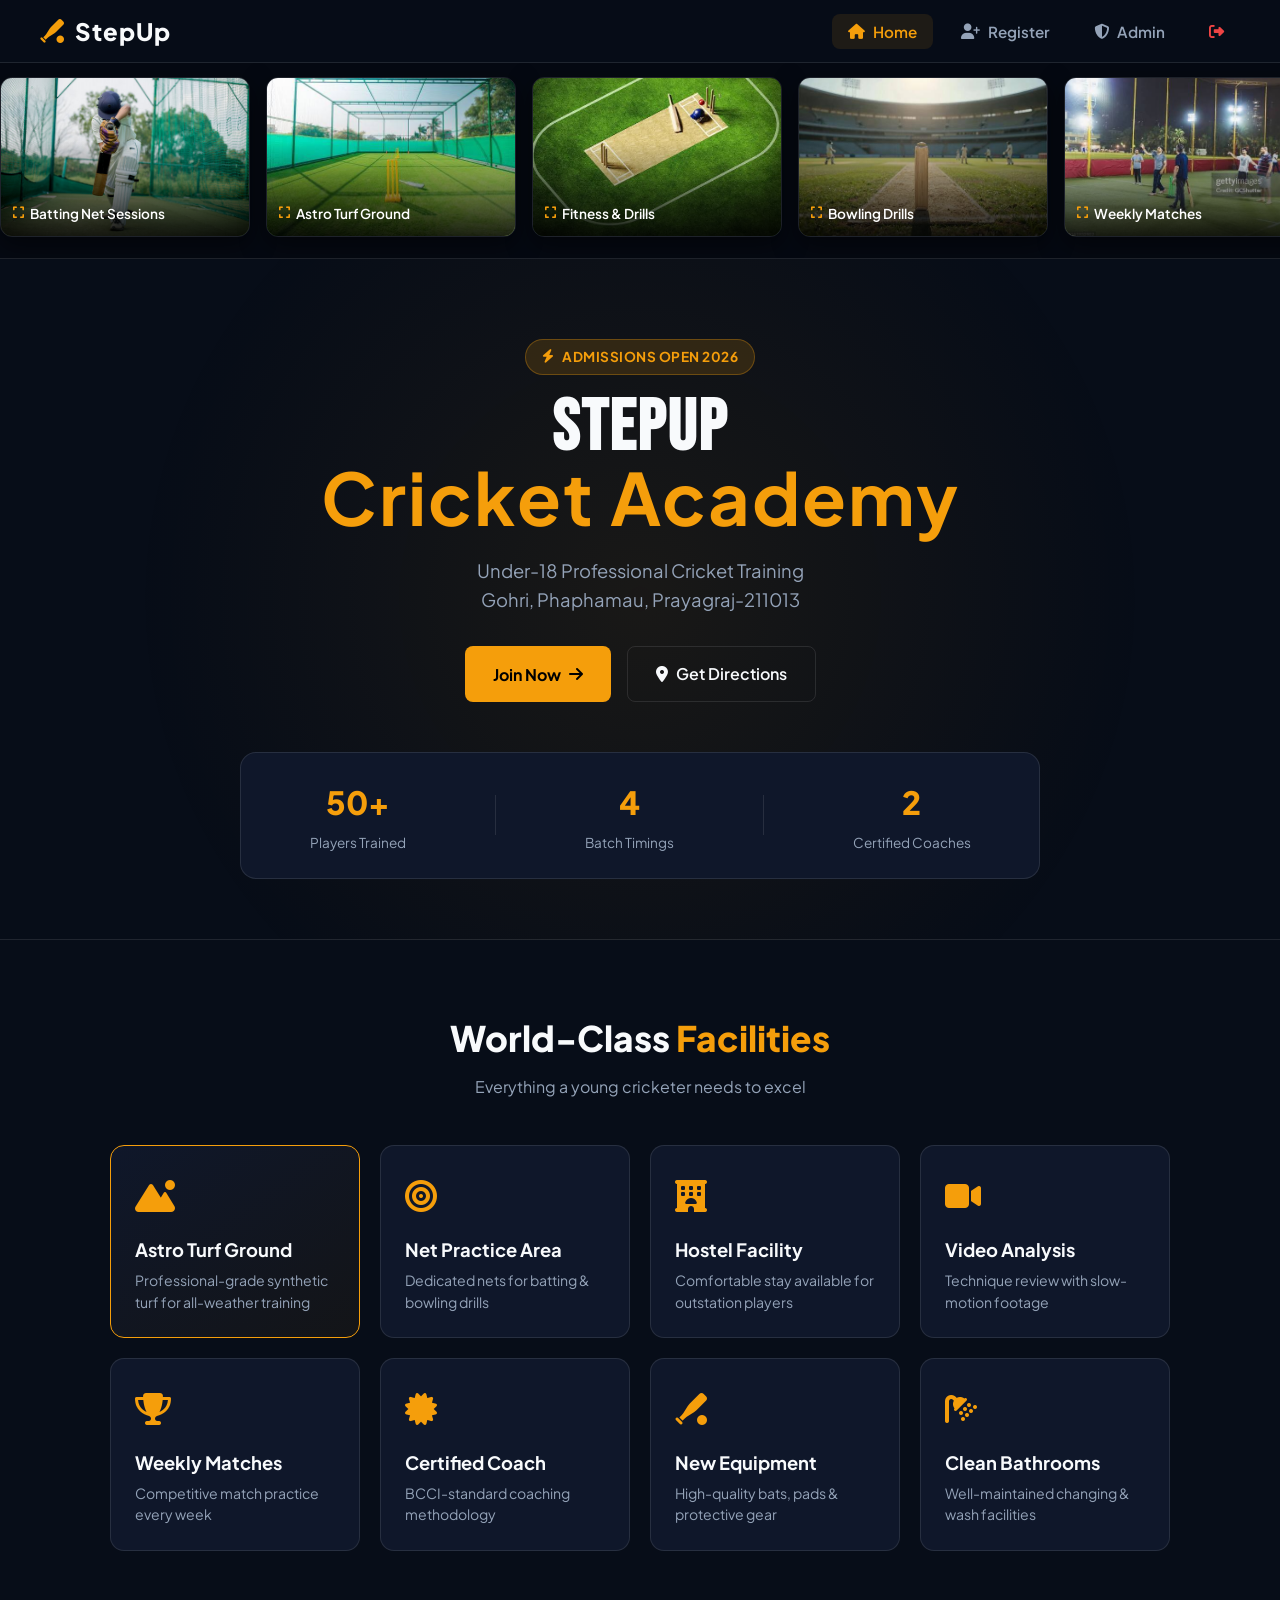
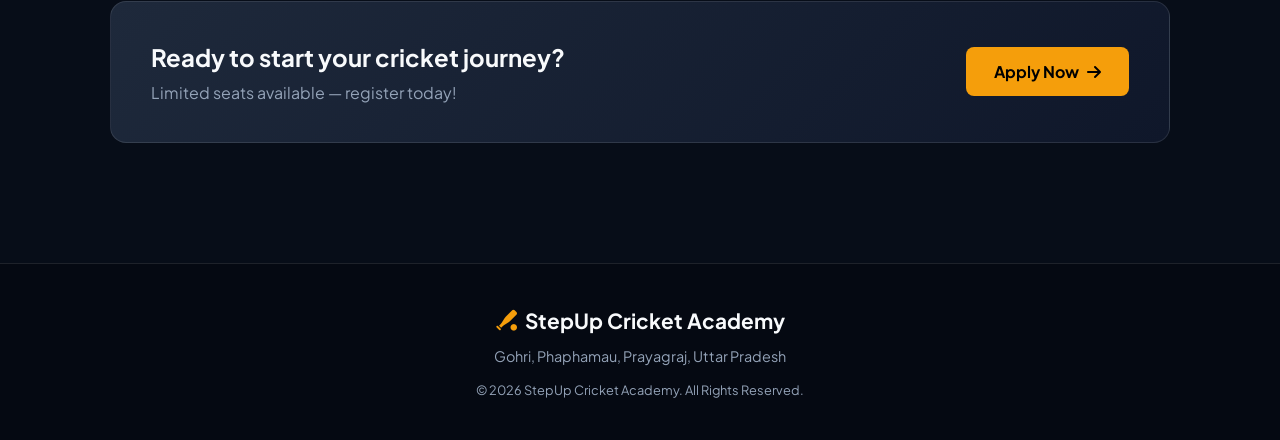
==== commit 4e39f8f4: "added admin new file it will use only for admin control." ====
--- a/index.html
+++ b/index.html
@@ -171,12 +171,12 @@
       white-space: nowrap;
       user-select: none;
       cursor: grab;
-      scrollbar-width: none; /* Hide scrollbar for Firefox */
-      -ms-overflow-style: none; /* Hide scrollbar for IE */
+      scrollbar-width: none;
+      -ms-overflow-style: none;
     }
 
     .ticker-section::-webkit-scrollbar {
-      display: none; /* Hide scrollbar for Chrome/Safari */
+      display: none;
     }
 
     .ticker-section:active {
@@ -526,11 +526,12 @@
       border-radius: 8px;
       font-size: 0.95rem;
       outline: none;
-      transition: border-color 0.2s;
+      transition: border-color 0.2s, box-shadow 0.2s;
     }
 
     .form-group input:focus, .form-group select:focus {
       border-color: var(--accent);
+      box-shadow: 0 0 0 3px rgba(245, 158, 11, 0.2);
     }
 
     .btn-submit {
@@ -721,19 +722,20 @@
 <div class="mobile-menu hidden" id="mobileMenu">
   <button onclick="show('home');toggleMenu()"><i class="fa-solid fa-house"></i> Home</button>
   <button onclick="show('signup');toggleMenu()"><i class="fa-solid fa-user-plus"></i> Register</button>
-  <button onclick="show('login');toggleMenu()"><i class="fa-solid fa-shield-halved"></i> Admin Login</button>
+ <!-- <button onclick="show('login');toggleMenu()"><i class="fa-solid fa-shield-halved"></i> Admin Login</button>-->
+  <button onclick="window.location.href='admin.html'" class="nav-btn"><i class="fa-solid fa-shield-halved"></i> Admin</button>
   <button onclick="logout();toggleMenu()" class="logout-btn"><i class="fa-solid fa-right-from-bracket"></i> Logout</button>
 </div>
 
 <!-- ===================================================
      3. HORIZONTAL RIGHT-TO-LEFT CAROUSEL
-     (Apni photos ke URLs yahan img src me lagayein)
+     (Apni photos 'images' folder me 1.jpg se 5.jpg naam se rakhein)
 =================================================== -->
 <div class="ticker-section" id="tickerWrapper">
   <div class="ticker-track" id="tickerTrack">
     <!-- Card 1 -->
     <div class="ticker-card" onclick="openImageModal(this)">
-      <img src="https://images.unsplash.com/photo-1540747913346-19e32dc3e97e?auto=format&fit=crop&w=1000&q=80" alt="Batting Net Sessions">
+      <img src="/images/1.jpg" alt="Batting Net Sessions">
       <div class="ticker-overlay">
         <span><i class="fa-solid fa-expand"></i> Batting Net Sessions</span>
       </div>
@@ -741,7 +743,7 @@
 
     <!-- Card 2 -->
     <div class="ticker-card" onclick="openImageModal(this)">
-      <img src="https://images.unsplash.com/photo-1531415074868-036b107e7758?auto=format&fit=crop&w=1000&q=80" alt="Astro Turf Ground">
+      <img src="/images/2.jpg" alt="Astro Turf Ground">
       <div class="ticker-overlay">
         <span><i class="fa-solid fa-expand"></i> Astro Turf Ground</span>
       </div>
@@ -749,7 +751,7 @@
 
     <!-- Card 3 -->
     <div class="ticker-card" onclick="openImageModal(this)">
-      <img src="https://images.unsplash.com/photo-1587280501635-68a0e82cd5ff?auto=format&fit=crop&w=1000&q=80" alt="Fitness & Conditioning">
+      <img src="/images/3.jpg" alt="Fitness & Conditioning">
       <div class="ticker-overlay">
         <span><i class="fa-solid fa-expand"></i> Fitness & Drills</span>
       </div>
@@ -757,7 +759,7 @@
 
     <!-- Card 4 -->
     <div class="ticker-card" onclick="openImageModal(this)">
-      <img src="https://images.unsplash.com/photo-1624526267942-ab0ff8a3e972?auto=format&fit=crop&w=1000&q=80" alt="Pace & Spin Bowling Drills">
+      <img src="/images/4.jpg" alt="Pace & Spin Bowling Drills">
       <div class="ticker-overlay">
         <span><i class="fa-solid fa-expand"></i> Bowling Drills</span>
       </div>
@@ -765,7 +767,7 @@
 
     <!-- Card 5 -->
     <div class="ticker-card" onclick="openImageModal(this)">
-      <img src="https://images.unsplash.com/photo-1512719994953-eabf50895df7?auto=format&fit=crop&w=1000&q=80" alt="Weekly Match Practice">
+      <img src="/images/5.jpg" alt="Weekly Match Practice">
       <div class="ticker-overlay">
         <span><i class="fa-solid fa-expand"></i> Weekly Matches</span>
       </div>
@@ -773,31 +775,31 @@
 
     <!-- DUPLICATE CARDS (Seamless endless loop maintain karne ke liye) -->
     <div class="ticker-card" onclick="openImageModal(this)">
-      <img src="https://images.unsplash.com/photo-1540747913346-19e32dc3e97e?auto=format&fit=crop&w=1000&q=80" alt="Batting Net Sessions">
+      <img src="/images/1.jpg" alt="Batting Net Sessions">
       <div class="ticker-overlay">
         <span><i class="fa-solid fa-expand"></i> Batting Net Sessions</span>
       </div>
     </div>
     <div class="ticker-card" onclick="openImageModal(this)">
-      <img src="https://images.unsplash.com/photo-1531415074868-036b107e7758?auto=format&fit=crop&w=1000&q=80" alt="Astro Turf Ground">
+      <img src="/images/2.jpg" alt="Astro Turf Ground">
       <div class="ticker-overlay">
         <span><i class="fa-solid fa-expand"></i> Astro Turf Ground</span>
       </div>
     </div>
     <div class="ticker-card" onclick="openImageModal(this)">
-      <img src="https://images.unsplash.com/photo-1587280501635-68a0e82cd5ff?auto=format&fit=crop&w=1000&q=80" alt="Fitness & Conditioning">
+      <img src="/images/3.jpg" alt="Fitness & Conditioning">
       <div class="ticker-overlay">
         <span><i class="fa-solid fa-expand"></i> Fitness Drills</span>
       </div>
     </div>
     <div class="ticker-card" onclick="openImageModal(this)">
-      <img src="https://images.unsplash.com/photo-1624526267942-ab0ff8a3e972?auto=format&fit=crop&w=1000&q=80" alt="Pace & Spin Bowling Drills">
+      <img src="/images/4.jpg" alt="Pace & Spin Bowling Drills">
       <div class="ticker-overlay">
         <span><i class="fa-solid fa-expand"></i> Bowling Drills</span>
       </div>
     </div>
     <div class="ticker-card" onclick="openImageModal(this)">
-      <img src="https://images.unsplash.com/photo-1512719994953-eabf50895df7?auto=format&fit=crop&w=1000&q=80" alt="Weekly Match Practice">
+      <img src="/images/5.jpg" alt="Weekly Match Practice">
       <div class="ticker-overlay">
         <span><i class="fa-solid fa-expand"></i> Weekly Matches</span>
       </div>
@@ -922,9 +924,9 @@
         <label><i class="fa-solid fa-clock"></i> Preferred Batch Timing</label>
         <select id="timing" required>
           <option value="">— Select a timing —</option>
-          <option>6 AM (Morning)</option>
+          <option>6:00 AM (Morning)</option>
           <option>9:30 AM (Morning)</option>
-          <option>3 PM (Evening)</option>
+          <option>3:00 PM (Evening)</option>
           <option>6:30 PM (Evening)</option>
         </select>
       </div>
@@ -998,12 +1000,13 @@
   <div class="footer-logo"><i class="fa-solid fa-baseball-bat-ball"></i> StepUp Cricket Academy</div>
   <p>Gohri, Phaphamau, Prayagraj, Uttar Pradesh</p>
   <p class="footer-copy">© 2026 StepUp Cricket Academy. All Rights Reserved.</p>
-  </footer>
-  <!-- ===================================================
+</footer>
+
+<!-- ===================================================
      JAVASCRIPT LOGIC
 =================================================== -->
 <script>
-  // TAB NAVIGATION
+  // TAB NAVIGATION WITH AUTO-SCROLL & INPUT FOCUS
   function show(sectionId) {
     document.querySelectorAll('main, section').forEach(sec => sec.classList.add('hidden'));
     const target = document.getElementById(sectionId);
@@ -1013,7 +1016,22 @@
     const activeBtn = document.getElementById('nav-' + sectionId);
     if (activeBtn) activeBtn.classList.add('active');
 
-    window.scrollTo({ top: 0, behavior: 'smooth' });
+    // Agar 'signup' (Join Now / Register) khula hai, to seedha form par scroll karein aur cursor focus karein
+    if (sectionId === 'signup' && target) {
+      target.scrollIntoView({ behavior: 'smooth', block: 'start' });
+      setTimeout(() => {
+        const nameInput = document.getElementById('playerName');
+        if (nameInput) nameInput.focus({ preventScroll: true });
+      }, 450);
+    } else if (sectionId === 'login' && target) {
+      target.scrollIntoView({ behavior: 'smooth', block: 'start' });
+      setTimeout(() => {
+        const emailInput = document.getElementById('adminEmail');
+        if (emailInput) emailInput.focus({ preventScroll: true });
+      }, 450);
+    } else {
+      window.scrollTo({ top: 0, behavior: 'smooth' });
+    }
   }
 
   function toggleMenu() {
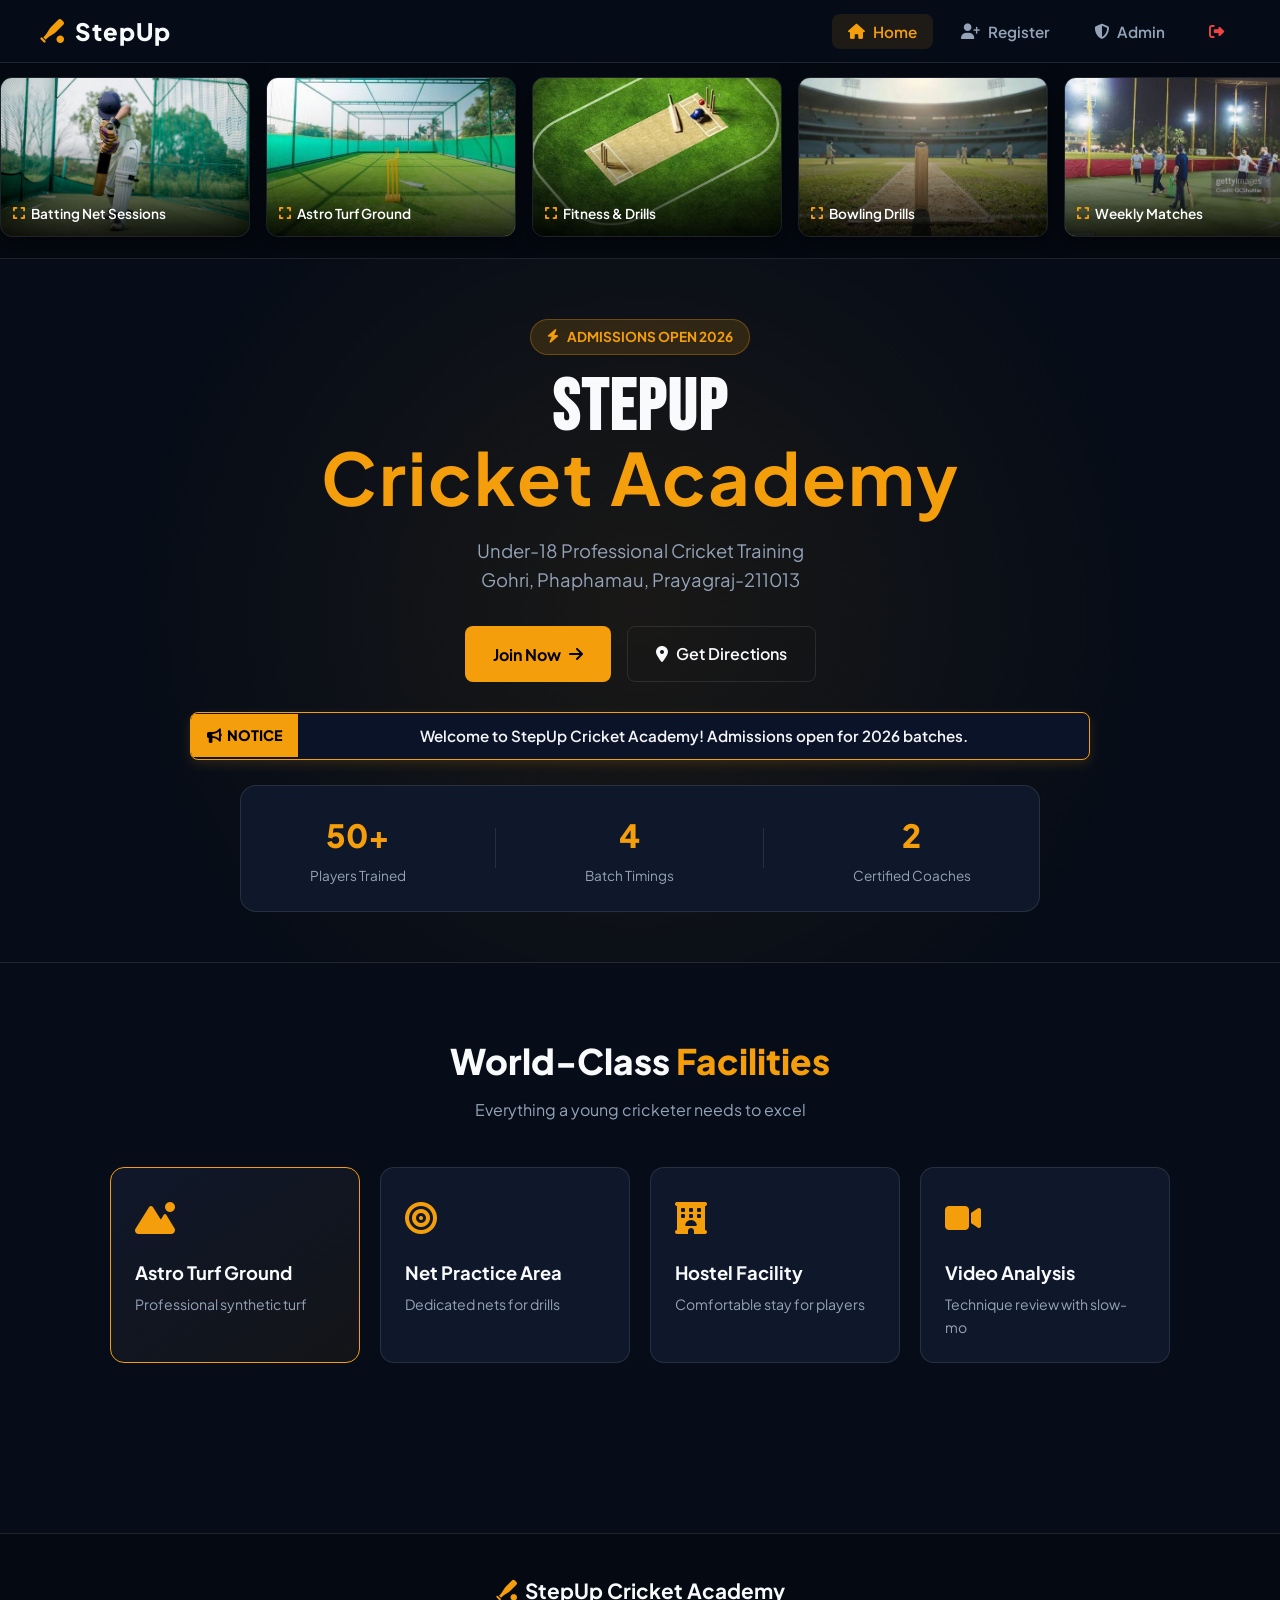
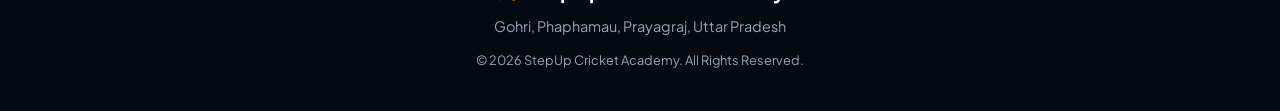
==== commit 6459a70e: "admin controll full" ====
--- a/index.html
+++ b/index.html
@@ -15,9 +15,6 @@
   <link rel="stylesheet" href="https://cdnjs.cloudflare.com/ajax/libs/font-awesome/6.5.0/css/all.min.css">
 
   <style>
-    /* ===================================================
-       1. GLOBAL RESET & THEME VARIABLES
-    =================================================== */
     :root {
       --bg-dark: #070d18;
       --bg-card: #0f172a;
@@ -45,25 +42,11 @@
       line-height: 1.6;
     }
 
-    a {
-      text-decoration: none;
-      color: inherit;
-    }
-
-    button {
-      cursor: pointer;
-      font-family: inherit;
-      border: none;
-      outline: none;
-    }
-
-    .hidden {
-      display: none !important;
-    }
-
-    /* ===================================================
-       2. NAVIGATION BAR
-    =================================================== */
+    a { text-decoration: none; color: inherit; }
+    button { cursor: pointer; font-family: inherit; border: none; outline: none; }
+    .hidden { display: none !important; }
+
+    /* NAVIGATION BAR */
     #navbar {
       position: sticky;
       top: 0;
@@ -92,9 +75,7 @@
       gap: 10px;
     }
 
-    .nav-logo i {
-      color: var(--accent);
-    }
+    .nav-logo i { color: var(--accent); }
 
     .nav-links {
       display: flex;
@@ -120,9 +101,7 @@
       background: rgba(245, 158, 11, 0.1);
     }
 
-    .logout-btn {
-      color: #ef4444 !important;
-    }
+    .logout-btn { color: #ef4444 !important; }
 
     .hamburger {
       display: none;
@@ -130,13 +109,7 @@
       flex-direction: column;
       gap: 5px;
     }
-
-    .hamburger span {
-      width: 24px;
-      height: 2px;
-      background: var(--text-main);
-      transition: 0.3s;
-    }
+    .hamburger span { width: 24px; height: 2px; background: var(--text-main); transition: 0.3s; }
 
     .mobile-menu {
       display: flex;
@@ -145,7 +118,6 @@
       padding: 16px;
       border-bottom: 1px solid var(--border-color);
     }
-
     .mobile-menu button {
       background: none;
       color: var(--text-main);
@@ -158,9 +130,7 @@
       border-bottom: 1px solid rgba(255, 255, 255, 0.05);
     }
 
-    /* ===================================================
-       3. TOP MOVING HORIZONTAL CARDS (TICKER)
-    =================================================== */
+    /* TICKER CAROUSEL */
     .ticker-section {
       width: 100%;
       overflow-x: auto;
@@ -172,37 +142,19 @@
       user-select: none;
       cursor: grab;
       scrollbar-width: none;
-      -ms-overflow-style: none;
-    }
-
-    .ticker-section::-webkit-scrollbar {
-      display: none;
-    }
-
-    .ticker-section:active {
-      cursor: grabbing;
-    }
-
+    }
+    .ticker-section::-webkit-scrollbar { display: none; }
     .ticker-track {
       display: inline-flex;
       gap: 16px;
       width: max-content;
       animation: moveRightToLeft 28s linear infinite;
     }
-
     @keyframes moveRightToLeft {
-      0% {
-        transform: translateX(0);
-      }
-      100% {
-        transform: translateX(-50%);
-      }
-    }
-
-    .ticker-section:hover .ticker-track,
-    .ticker-section.is-paused .ticker-track {
-      animation-play-state: paused;
-    }
+      0% { transform: translateX(0); }
+      100% { transform: translateX(-50%); }
+    }
+    .ticker-section:hover .ticker-track { animation-play-state: paused; }
 
     .ticker-card {
       position: relative;
@@ -213,23 +165,9 @@
       overflow: hidden;
       border: 1px solid var(--border-color);
       box-shadow: 0 8px 24px rgba(0, 0, 0, 0.5);
-      transition: transform 0.25s ease, border-color 0.25s ease;
       cursor: pointer;
     }
-
-    .ticker-card:hover {
-      transform: translateY(-4px) scale(1.02);
-      border-color: var(--accent);
-    }
-
-    .ticker-card img {
-      width: 100%;
-      height: 100%;
-      object-fit: cover;
-      pointer-events: none;
-      display: block;
-    }
-
+    .ticker-card img { width: 100%; height: 100%; object-fit: cover; display: block; }
     .ticker-overlay {
       position: absolute;
       inset: 0;
@@ -238,32 +176,63 @@
       align-items: flex-end;
       padding: 12px;
     }
-
-    .ticker-overlay span {
-      color: #fff;
-      font-size: 0.85rem;
+    .ticker-overlay span { color: #fff; font-size: 0.85rem; font-weight: 600; display: flex; align-items: center; gap: 6px; }
+    .ticker-overlay span i { color: var(--accent); }
+
+    /* GOVT STYLE SCROLLING NOTICE BANNER */
+    .notice-banner-container {
+      max-width: 900px;
+      margin: 25px auto 10px auto;
+      background: #0b1329;
+      border: 1px solid var(--accent);
+      border-radius: 8px;
+      display: flex;
+      align-items: center;
+      overflow: hidden;
+      box-shadow: 0 4px 12px rgba(245, 158, 11, 0.15);
+    }
+    .notice-badge {
+      background: var(--accent);
+      color: #000;
+      font-weight: 800;
+      padding: 10px 16px;
+      font-size: 0.9rem;
+      display: flex;
+      align-items: center;
+      gap: 6px;
+      text-transform: uppercase;
+      white-space: nowrap;
+      z-index: 2;
+    }
+    .notice-scroll-box {
+      width: 100%;
+      overflow: hidden;
+      white-space: nowrap;
+      padding: 10px 15px;
+    }
+    .notice-scroll-text {
+      display: inline-block;
+      animation: scrollNotice 18s linear infinite;
+      color: #f3f4f6;
       font-weight: 600;
-      display: flex;
-      align-items: center;
-      gap: 6px;
-    }
-
-    .ticker-overlay span i {
-      color: var(--accent);
-      font-size: 0.8rem;
-    }
-
-    /* ===================================================
-       4. HERO SECTION
-    =================================================== */
+      font-size: 0.95rem;
+    }
+    .notice-scroll-box:hover .notice-scroll-text {
+      animation-play-state: paused;
+    }
+    @keyframes scrollNotice {
+      0% { transform: translateX(100%); }
+      100% { transform: translateX(-100%); }
+    }
+
+    /* HERO SECTION */
     .hero {
       position: relative;
-      padding: 80px 20px 60px;
+      padding: 60px 20px 50px;
       text-align: center;
       background: radial-gradient(circle at center, rgba(245, 158, 11, 0.08) 0%, transparent 70%);
       border-bottom: 1px solid var(--border-color);
     }
-
     .hero-badge {
       display: inline-flex;
       align-items: center;
@@ -275,11 +244,9 @@
       font-size: 0.85rem;
       font-weight: 700;
       text-transform: uppercase;
-      letter-spacing: 0.5px;
       margin-bottom: 20px;
       border: 1px solid rgba(245, 158, 11, 0.3);
     }
-
     .hero-title {
       font-family: var(--font-title);
       font-size: 4.5rem;
@@ -287,25 +254,9 @@
       letter-spacing: 2px;
       margin-bottom: 16px;
     }
-
-    .hero-title span {
-      color: var(--accent);
-    }
-
-    .hero-sub {
-      color: var(--text-muted);
-      font-size: 1.15rem;
-      max-width: 600px;
-      margin: 0 auto 32px;
-    }
-
-    .hero-actions {
-      display: flex;
-      justify-content: center;
-      gap: 16px;
-      flex-wrap: wrap;
-      margin-bottom: 50px;
-    }
+    .hero-title span { color: var(--accent); }
+    .hero-sub { color: var(--text-muted); font-size: 1.15rem; max-width: 600px; margin: 0 auto 32px; }
+    .hero-actions { display: flex; justify-content: center; gap: 16px; flex-wrap: wrap; margin-bottom: 30px; }
 
     .btn-primary {
       background: var(--accent);
@@ -319,11 +270,7 @@
       gap: 8px;
       transition: background 0.2s, transform 0.2s;
     }
-
-    .btn-primary:hover {
-      background: var(--accent-hover);
-      transform: translateY(-2px);
-    }
+    .btn-primary:hover { background: var(--accent-hover); transform: translateY(-2px); }
 
     .btn-outline {
       background: transparent;
@@ -336,13 +283,8 @@
       display: inline-flex;
       align-items: center;
       gap: 8px;
-      transition: all 0.2s;
-    }
-
-    .btn-outline:hover {
-      border-color: var(--accent);
-      color: var(--accent);
-    }
+    }
+    .btn-outline:hover { border-color: var(--accent); color: var(--accent); }
 
     .hero-stats {
       max-width: 800px;
@@ -355,58 +297,17 @@
       border-radius: 16px;
       border: 1px solid var(--border-color);
     }
-
-    .stat {
-      display: flex;
-      flex-direction: column;
-      gap: 4px;
-    }
-
-    .stat-num {
-      font-size: 2rem;
-      font-weight: 800;
-      color: var(--accent);
-    }
-
-    .stat-label {
-      font-size: 0.85rem;
-      color: var(--text-muted);
-    }
-
-    .stat-divider {
-      width: 1px;
-      height: 40px;
-      background: var(--border-color);
-    }
-
-    /* ===================================================
-       5. CONTENT SECTIONS & FACILITIES
-    =================================================== */
-    section {
-      max-width: 1100px;
-      margin: 0 auto;
-      padding: 70px 20px;
-    }
-
-    .section-header {
-      text-align: center;
-      margin-bottom: 45px;
-    }
-
-    .section-header h2 {
-      font-size: 2.2rem;
-      font-weight: 800;
-      margin-bottom: 8px;
-    }
-
-    .section-header h2 span {
-      color: var(--accent);
-    }
-
-    .section-header p {
-      color: var(--text-muted);
-      font-size: 1rem;
-    }
+    .stat { display: flex; flex-direction: column; gap: 4px; }
+    .stat-num { font-size: 2rem; font-weight: 800; color: var(--accent); }
+    .stat-label { font-size: 0.85rem; color: var(--text-muted); }
+    .stat-divider { width: 1px; height: 40px; background: var(--border-color); }
+
+    /* SECTIONS & FACILITIES */
+    section { max-width: 1100px; margin: 0 auto; padding: 70px 20px; }
+    .section-header { text-align: center; margin-bottom: 45px; }
+    .section-header h2 { font-size: 2.2rem; font-weight: 800; margin-bottom: 8px; }
+    .section-header h2 span { color: var(--accent); }
+    .section-header p { color: var(--text-muted); font-size: 1rem; }
 
     .facility-grid {
       display: grid;
@@ -414,283 +315,63 @@
       gap: 20px;
       margin-bottom: 50px;
     }
-
     .facility-card {
       background: var(--bg-card);
       border: 1px solid var(--border-color);
       border-radius: 14px;
       padding: 24px;
-      transition: transform 0.2s, border-color 0.2s;
-    }
-
-    .facility-card:hover {
-      transform: translateY(-4px);
-      border-color: rgba(245, 158, 11, 0.4);
-    }
-
-    .facility-card.featured {
-      border-color: var(--accent);
-      background: linear-gradient(145deg, var(--bg-card), rgba(245, 158, 11, 0.05));
-    }
-
-    .facility-icon {
-      font-size: 2rem;
-      color: var(--accent);
-      margin-bottom: 14px;
-    }
-
-    .facility-card h3 {
-      font-size: 1.15rem;
-      margin-bottom: 6px;
-    }
-
-    .facility-card p {
-      font-size: 0.88rem;
-      color: var(--text-muted);
-      line-height: 1.5;
-    }
-
-    .cta-banner {
-      background: linear-gradient(135deg, #1e293b, #0f172a);
-      border: 1px solid var(--border-color);
-      border-radius: 16px;
-      padding: 36px 40px;
-      display: flex;
-      justify-content: space-between;
-      align-items: center;
-      flex-wrap: wrap;
-      gap: 20px;
-    }
-
-    .cta-text h3 {
-      font-size: 1.5rem;
-      margin-bottom: 4px;
-    }
-
-    .cta-text p {
-      color: var(--text-muted);
-    }
-
-    /* ===================================================
-       6. FORMS & INPUTS (SIGNUP & ADMIN)
-    =================================================== */
-    .form-wrapper {
-      max-width: 650px;
-      margin: 0 auto;
-      background: var(--bg-card);
-      border: 1px solid var(--border-color);
-      border-radius: 16px;
-      padding: 36px;
-    }
-
-    .form-wrapper.narrow {
-      max-width: 440px;
-    }
-
-    .form-row {
-      display: flex;
-      gap: 16px;
-      flex-wrap: wrap;
-    }
-
-    .form-group {
-      flex: 1;
-      min-width: 240px;
-      margin-bottom: 18px;
-    }
-
-    .form-group.full {
-      width: 100%;
-    }
-
-    .form-group label {
-      display: flex;
-      align-items: center;
-      gap: 8px;
-      font-size: 0.85rem;
-      font-weight: 600;
-      color: var(--text-muted);
-      margin-bottom: 6px;
-    }
-
-    .form-group label i {
-      color: var(--accent);
-    }
-
-    .form-group input, .form-group select {
-      width: 100%;
-      background: #080e1a;
-      border: 1px solid var(--border-color);
-      color: var(--text-main);
-      padding: 12px 14px;
-      border-radius: 8px;
-      font-size: 0.95rem;
-      outline: none;
-      transition: border-color 0.2s, box-shadow 0.2s;
-    }
-
-    .form-group input:focus, .form-group select:focus {
-      border-color: var(--accent);
-      box-shadow: 0 0 0 3px rgba(245, 158, 11, 0.2);
-    }
-
-    .btn-submit {
-      width: 100%;
-      background: var(--accent);
-      color: #000;
-      font-weight: 700;
-      padding: 14px;
-      border-radius: 8px;
-      font-size: 1rem;
-      margin-top: 10px;
-      display: flex;
-      justify-content: center;
-      align-items: center;
-      gap: 8px;
-      transition: background 0.2s;
-    }
-
-    .btn-submit:hover {
-      background: var(--accent-hover);
-    }
-
-    /* Admin Controls & Table */
-    .admin-controls {
-      display: flex;
-      justify-content: space-between;
-      align-items: center;
-      flex-wrap: wrap;
-      gap: 12px;
-      margin-bottom: 20px;
-    }
-
+      transition: transform 0.2s;
+    }
+    .facility-card:hover { transform: translateY(-4px); border-color: rgba(245, 158, 11, 0.4); }
+    .facility-card.featured { border-color: var(--accent); background: linear-gradient(145deg, var(--bg-card), rgba(245, 158, 11, 0.05)); }
+    .facility-icon { font-size: 2rem; color: var(--accent); margin-bottom: 14px; }
+    .facility-card h3 { font-size: 1.15rem; margin-bottom: 6px; }
+    .facility-card p { font-size: 0.88rem; color: var(--text-muted); }
+
+    /* FORMS & ADMIN DASHBOARD */
+    .form-wrapper { max-width: 650px; margin: 0 auto; background: var(--bg-card); border: 1px solid var(--border-color); border-radius: 16px; padding: 36px; }
+    .form-wrapper.narrow { max-width: 440px; }
+    .form-row { display: flex; gap: 16px; flex-wrap: wrap; }
+    .form-group { flex: 1; min-width: 240px; margin-bottom: 18px; }
+    .form-group.full { width: 100%; }
+    .form-group label { display: flex; align-items: center; gap: 8px; font-size: 0.85rem; font-weight: 600; color: var(--text-muted); margin-bottom: 6px; }
+    .form-group label i { color: var(--accent); }
+    .form-group input, .form-group select, .form-group textarea {
+      width: 100%; background: #080e1a; border: 1px solid var(--border-color); color: var(--text-main);
+      padding: 12px 14px; border-radius: 8px; font-size: 0.95rem; outline: none;
+    }
+    .form-group input:focus { border-color: var(--accent); }
+    .btn-submit { width: 100%; background: var(--accent); color: #000; font-weight: 700; padding: 14px; border-radius: 8px; font-size: 1rem; margin-top: 10px; display: flex; justify-content: center; align-items: center; gap: 8px; }
+    
+    .admin-controls { display: flex; justify-content: space-between; align-items: center; flex-wrap: wrap; gap: 12px; margin-bottom: 20px; }
     .btn-danger { background: #dc2626; color: #fff; padding: 10px 16px; border-radius: 6px; font-weight: 600; }
     .btn-success { background: #16a34a; color: #fff; padding: 10px 16px; border-radius: 6px; font-weight: 600; }
     .btn-outline-sm { background: transparent; border: 1px solid var(--border-color); color: #fff; padding: 10px 16px; border-radius: 6px; font-weight: 600; }
 
-    .table-wrapper {
-      overflow-x: auto;
-      border: 1px solid var(--border-color);
-      border-radius: 12px;
-      background: var(--bg-card);
-    }
-
-    table {
-      width: 100%;
-      border-collapse: collapse;
-      text-align: left;
-    }
-
-    th, td {
-      padding: 14px 18px;
-      border-bottom: 1px solid var(--border-color);
-      font-size: 0.9rem;
-    }
-
-    th {
-      background: rgba(255, 255, 255, 0.03);
-      color: var(--text-muted);
-      font-weight: 700;
-    }
-
-    /* ===================================================
-       7. IMAGE LIGHTBOX / MODAL
-    =================================================== */
+    .table-wrapper { overflow-x: auto; border: 1px solid var(--border-color); border-radius: 12px; background: var(--bg-card); margin-bottom: 30px; }
+    table { width: 100%; border-collapse: collapse; text-align: left; }
+    th, td { padding: 14px 18px; border-bottom: 1px solid var(--border-color); font-size: 0.9rem; }
+    th { background: rgba(255, 255, 255, 0.03); color: var(--text-muted); font-weight: 700; }
+
+    /* LIGHTBOX MODAL */
     .lightbox-modal {
-      position: fixed;
-      inset: 0;
-      background: rgba(0, 0, 0, 0.88);
-      backdrop-filter: blur(8px);
-      display: none;
-      align-items: center;
-      justify-content: center;
-      z-index: 9999;
-      padding: 16px;
-    }
-
-    .lightbox-modal.active {
-      display: flex;
-      animation: fadeIn 0.2s ease-out;
-    }
-
-    .lightbox-content {
-      position: relative;
-      max-width: 900px;
-      max-height: 85vh;
-      display: flex;
-      flex-direction: column;
-      align-items: center;
-    }
-
-    .lightbox-content img {
-      max-width: 100%;
-      max-height: 75vh;
-      border-radius: 10px;
-      border: 1px solid rgba(255, 255, 255, 0.2);
-      box-shadow: 0 10px 40px rgba(0, 0, 0, 0.7);
-      object-fit: contain;
-    }
-
-    .lightbox-caption {
-      margin-top: 12px;
-      color: #f3f4f6;
-      font-size: 1rem;
-      font-weight: 600;
-    }
-
+      position: fixed; inset: 0; background: rgba(0, 0, 0, 0.88); backdrop-filter: blur(8px);
+      display: none; align-items: center; justify-content: center; z-index: 9999; padding: 16px;
+    }
+    .lightbox-modal.active { display: flex; }
+    .lightbox-content { position: relative; max-width: 900px; max-height: 85vh; display: flex; flex-direction: column; align-items: center; }
+    .lightbox-content img { max-width: 100%; max-height: 75vh; border-radius: 10px; border: 1px solid rgba(255, 255, 255, 0.2); }
     .lightbox-close {
-      position: absolute;
-      top: -45px;
-      right: 0;
-      background: rgba(255, 255, 255, 0.15);
-      border: none;
-      color: #ffffff;
-      font-size: 1.3rem;
-      width: 38px;
-      height: 38px;
-      border-radius: 50%;
-      display: flex;
-      align-items: center;
-      justify-content: center;
-      transition: background 0.2s;
-    }
-
-    .lightbox-close:hover {
-      background: var(--accent);
-      color: #000;
-    }
-
-    @keyframes fadeIn {
-      from { opacity: 0; }
-      to { opacity: 1; }
-    }
-
-    /* ===================================================
-       8. FOOTER
-    =================================================== */
-    footer {
-      border-top: 1px solid var(--border-color);
-      padding: 40px 20px;
-      text-align: center;
-      background: #050912;
-      margin-top: 50px;
-    }
-
-    .footer-logo {
-      font-size: 1.3rem;
-      font-weight: 700;
-      margin-bottom: 8px;
-      display: flex;
-      justify-content: center;
-      align-items: center;
-      gap: 8px;
-    }
-
+      position: absolute; top: -45px; right: 0; background: rgba(255, 255, 255, 0.15); border: none; color: #fff;
+      font-size: 1.3rem; width: 38px; height: 38px; border-radius: 50%; display: flex; align-items: center; justify-content: center; cursor: pointer;
+    }
+
+    footer { border-top: 1px solid var(--border-color); padding: 40px 20px; text-align: center; background: #050912; margin-top: 50px; }
+    .footer-logo { font-size: 1.3rem; font-weight: 700; margin-bottom: 8px; display: flex; justify-content: center; align-items: center; gap: 8px; }
     .footer-logo i { color: var(--accent); }
     footer p { color: var(--text-muted); font-size: 0.9rem; }
     .footer-copy { margin-top: 12px; font-size: 0.8rem !important; }
 
-    /* Responsive */
     @media (max-width: 768px) {
       .nav-links { display: none; }
       .hamburger { display: flex; }
@@ -702,7 +383,7 @@
 </head>
 <body>
 
-<!-- 1. NAVIGATION BAR -->
+<!-- NAVIGATION BAR -->
 <nav id="navbar">
   <div class="nav-inner">
     <div class="nav-logo"><i class="fa-solid fa-baseball-bat-ball"></i> <span>StepUp</span></div>
@@ -712,113 +393,47 @@
       <button onclick="show('login')" class="nav-btn" id="nav-login"><i class="fa-solid fa-shield-halved"></i> Admin</button>
       <button onclick="logout()" class="nav-btn logout-btn" title="Logout"><i class="fa-solid fa-right-from-bracket"></i></button>
     </div>
-    <button class="hamburger" id="hamburger" onclick="toggleMenu()" aria-label="Toggle menu">
-      <span></span><span></span><span></span>
-    </button>
+    <button class="hamburger" id="hamburger" onclick="toggleMenu()"><span></span><span></span><span></span></button>
   </div>
 </nav>
 
-<!-- 2. MOBILE MENU -->
+<!-- MOBILE MENU -->
 <div class="mobile-menu hidden" id="mobileMenu">
   <button onclick="show('home');toggleMenu()"><i class="fa-solid fa-house"></i> Home</button>
   <button onclick="show('signup');toggleMenu()"><i class="fa-solid fa-user-plus"></i> Register</button>
- <!-- <button onclick="show('login');toggleMenu()"><i class="fa-solid fa-shield-halved"></i> Admin Login</button>-->
-  <button onclick="window.location.href='admin.html'" class="nav-btn"><i class="fa-solid fa-shield-halved"></i> Admin</button>
+  <button onclick="show('login');toggleMenu()"><i class="fa-solid fa-shield-halved"></i> Admin Login</button>
   <button onclick="logout();toggleMenu()" class="logout-btn"><i class="fa-solid fa-right-from-bracket"></i> Logout</button>
 </div>
 
-<!-- ===================================================
-     3. HORIZONTAL RIGHT-TO-LEFT CAROUSEL
-     (Apni photos 'images' folder me 1.jpg se 5.jpg naam se rakhein)
-=================================================== -->
+<!-- TICKER CAROUSEL (Dynamic Images) -->
 <div class="ticker-section" id="tickerWrapper">
   <div class="ticker-track" id="tickerTrack">
-    <!-- Card 1 -->
-    <div class="ticker-card" onclick="openImageModal(this)">
-      <img src="/images/1.jpg" alt="Batting Net Sessions">
-      <div class="ticker-overlay">
-        <span><i class="fa-solid fa-expand"></i> Batting Net Sessions</span>
-      </div>
-    </div>
-
-    <!-- Card 2 -->
-    <div class="ticker-card" onclick="openImageModal(this)">
-      <img src="/images/2.jpg" alt="Astro Turf Ground">
-      <div class="ticker-overlay">
-        <span><i class="fa-solid fa-expand"></i> Astro Turf Ground</span>
-      </div>
-    </div>
-
-    <!-- Card 3 -->
-    <div class="ticker-card" onclick="openImageModal(this)">
-      <img src="/images/3.jpg" alt="Fitness & Conditioning">
-      <div class="ticker-overlay">
-        <span><i class="fa-solid fa-expand"></i> Fitness & Drills</span>
-      </div>
-    </div>
-
-    <!-- Card 4 -->
-    <div class="ticker-card" onclick="openImageModal(this)">
-      <img src="/images/4.jpg" alt="Pace & Spin Bowling Drills">
-      <div class="ticker-overlay">
-        <span><i class="fa-solid fa-expand"></i> Bowling Drills</span>
-      </div>
-    </div>
-
-    <!-- Card 5 -->
-    <div class="ticker-card" onclick="openImageModal(this)">
-      <img src="/images/5.jpg" alt="Weekly Match Practice">
-      <div class="ticker-overlay">
-        <span><i class="fa-solid fa-expand"></i> Weekly Matches</span>
-      </div>
-    </div>
-
-    <!-- DUPLICATE CARDS (Seamless endless loop maintain karne ke liye) -->
-    <div class="ticker-card" onclick="openImageModal(this)">
-      <img src="/images/1.jpg" alt="Batting Net Sessions">
-      <div class="ticker-overlay">
-        <span><i class="fa-solid fa-expand"></i> Batting Net Sessions</span>
-      </div>
-    </div>
-    <div class="ticker-card" onclick="openImageModal(this)">
-      <img src="/images/2.jpg" alt="Astro Turf Ground">
-      <div class="ticker-overlay">
-        <span><i class="fa-solid fa-expand"></i> Astro Turf Ground</span>
-      </div>
-    </div>
-    <div class="ticker-card" onclick="openImageModal(this)">
-      <img src="/images/3.jpg" alt="Fitness & Conditioning">
-      <div class="ticker-overlay">
-        <span><i class="fa-solid fa-expand"></i> Fitness Drills</span>
-      </div>
-    </div>
-    <div class="ticker-card" onclick="openImageModal(this)">
-      <img src="/images/4.jpg" alt="Pace & Spin Bowling Drills">
-      <div class="ticker-overlay">
-        <span><i class="fa-solid fa-expand"></i> Bowling Drills</span>
-      </div>
-    </div>
-    <div class="ticker-card" onclick="openImageModal(this)">
-      <img src="/images/5.jpg" alt="Weekly Match Practice">
-      <div class="ticker-overlay">
-        <span><i class="fa-solid fa-expand"></i> Weekly Matches</span>
-      </div>
-    </div>
+    <!-- Rendered dynamically via JavaScript -->
   </div>
 </div>
 
-<!-- 4. HERO SECTION -->
+<!-- HERO SECTION -->
 <header class="hero" id="hero-section">
   <div class="hero-badge"><i class="fa-solid fa-bolt"></i> Admissions Open 2026</div>
   <h1 class="hero-title">StepUp<br><span>Cricket Academy</span></h1>
   <p class="hero-sub">Under-18 Professional Cricket Training<br>Gohri, Phaphamau, Prayagraj-211013</p>
+  
   <div class="hero-actions">
     <button class="btn-primary" onclick="show('signup')">Join Now <i class="fa-solid fa-arrow-right"></i></button>
     <a href="https://maps.app.goo.gl/9nzN7jMa89njPS9aA?g_st=ac" target="_blank" class="btn-outline">
       <i class="fa-solid fa-location-dot"></i> Get Directions
     </a>
   </div>
-  <div class="hero-stats">
+
+  <!-- GOVT STYLE SCROLLING NOTICE BANNER -->
+  <div class="notice-banner-container">
+    <div class="notice-badge"><i class="fa-solid fa-bullhorn"></i> Notice</div>
+    <div class="notice-scroll-box">
+      <span class="notice-scroll-text" id="liveNoticeText">Welcome to StepUp Cricket Academy! Admissions open for 2026 batches. Contact for hostel facility.</span>
+    </div>
+  </div>
+
+  <div class="hero-stats" style="margin-top: 25px;">
     <div class="stat"><span class="stat-num">50+</span><span class="stat-label">Players Trained</span></div>
     <div class="stat-divider"></div>
     <div class="stat"><span class="stat-num">4</span><span class="stat-label">Batch Timings</span></div>
@@ -827,286 +442,293 @@
   </div>
 </header>
 
-<!-- 5. HOME (FACILITIES) -->
+<!-- FACILITIES SECTION -->
 <section id="home">
   <div class="section-header">
     <h2>World-Class <span>Facilities</span></h2>
     <p>Everything a young cricketer needs to excel</p>
   </div>
-
   <div class="facility-grid">
-    <div class="facility-card featured">
-      <div class="facility-icon"><i class="fa-solid fa-mountain-sun"></i></div>
-      <h3>Astro Turf Ground</h3>
-      <p>Professional-grade synthetic turf for all-weather training</p>
-    </div>
-    <div class="facility-card">
-      <div class="facility-icon"><i class="fa-solid fa-bullseye"></i></div>
-      <h3>Net Practice Area</h3>
-      <p>Dedicated nets for batting & bowling drills</p>
-    </div>
-    <div class="facility-card">
-      <div class="facility-icon"><i class="fa-solid fa-hotel"></i></div>
-      <h3>Hostel Facility</h3>
-      <p>Comfortable stay available for outstation players</p>
-    </div>
-    <div class="facility-card">
-      <div class="facility-icon"><i class="fa-solid fa-video"></i></div>
-      <h3>Video Analysis</h3>
-      <p>Technique review with slow-motion footage</p>
-    </div>
-    <div class="facility-card">
-      <div class="facility-icon"><i class="fa-solid fa-trophy"></i></div>
-      <h3>Weekly Matches</h3>
-      <p>Competitive match practice every week</p>
-    </div>
-    <div class="facility-card">
-      <div class="facility-icon"><i class="fa-solid fa-certificate"></i></div>
-      <h3>Certified Coach</h3>
-      <p>BCCI-standard coaching methodology</p>
-    </div>
-    <div class="facility-card">
-      <div class="facility-icon"><i class="fa-solid fa-baseball-bat-ball"></i></div>
-      <h3>New Equipment</h3>
-      <p>High-quality bats, pads & protective gear</p>
-    </div>
-    <div class="facility-card">
-      <div class="facility-icon"><i class="fa-solid fa-shower"></i></div>
-      <h3>Clean Bathrooms</h3>
-      <p>Well-maintained changing & wash facilities</p>
-    </div>
-  </div>
-
-  <div class="cta-banner">
-    <div class="cta-text">
-      <h3>Ready to start your cricket journey?</h3>
-      <p>Limited seats available — register today!</p>
-    </div>
-    <button class="btn-primary" onclick="show('signup')">Apply Now <i class="fa-solid fa-arrow-right"></i></button>
+    <div class="facility-card featured"><div class="facility-icon"><i class="fa-solid fa-mountain-sun"></i></div><h3>Astro Turf Ground</h3><p>Professional synthetic turf</p></div>
+    <div class="facility-card"><div class="facility-icon"><i class="fa-solid fa-bullseye"></i></div><h3>Net Practice Area</h3><p>Dedicated nets for drills</p></div>
+    <div class="facility-card"><div class="facility-icon"><i class="fa-solid fa-hotel"></i></div><h3>Hostel Facility</h3><p>Comfortable stay for players</p></div>
+    <div class="facility-card"><div class="facility-icon"><i class="fa-solid fa-video"></i></div><h3>Video Analysis</h3><p>Technique review with slow-mo</p></div>
   </div>
 </section>
 
-<!-- 6. SIGNUP FORM -->
+<!-- SIGNUP FORM -->
 <section id="signup" class="hidden">
   <div class="section-header">
     <h2>Player <span>Registration</span></h2>
     <p>Fill the form below to secure your spot</p>
   </div>
-
   <div class="form-wrapper">
-    <div id="admissionStatus"></div>
     <form id="signupForm" novalidate>
       <div class="form-row">
-        <div class="form-group">
-          <label><i class="fa-solid fa-user"></i> Player Name</label>
-          <input id="playerName" placeholder="Full name of the player" required>
-        </div>
-        <div class="form-group">
-          <label><i class="fa-solid fa-cake-candles"></i> Age</label>
-          <input id="age" type="number" min="5" max="18" placeholder="Age (5–18 years)" required>
-        </div>
+        <div class="form-group"><label><i class="fa-solid fa-user"></i> Player Name</label><input id="playerName" required></div>
+        <div class="form-group"><label><i class="fa-solid fa-cake-candles"></i> Age</label><input id="age" type="number" min="5" max="18" required></div>
       </div>
       <div class="form-row">
-        <div class="form-group">
-          <label><i class="fa-solid fa-user-group"></i> Parent / Guardian Name</label>
-          <input id="parentName" placeholder="Parent or guardian name" required>
-        </div>
-        <div class="form-group">
-          <label><i class="fa-solid fa-phone"></i> Mobile Number</label>
-          <input id="phone" placeholder="10-digit mobile number" pattern="[0-9]{10}" maxlength="10" inputmode="numeric" required>
-        </div>
+        <div class="form-group"><label><i class="fa-solid fa-user-group"></i> Parent Name</label><input id="parentName" required></div>
+        <div class="form-group"><label><i class="fa-solid fa-phone"></i> Mobile Number</label><input id="phone" maxlength="10" required></div>
       </div>
-      <div class="form-group full">
-        <label><i class="fa-solid fa-location-dot"></i> Address</label>
-        <input id="address" placeholder="Full address" required>
-      </div>
+      <div class="form-group full"><label><i class="fa-solid fa-location-dot"></i> Address</label><input id="address" required></div>
       <div class="form-group full">
         <label><i class="fa-solid fa-clock"></i> Preferred Batch Timing</label>
-        <select id="timing" required>
-          <option value="">— Select a timing —</option>
-          <option>6:00 AM (Morning)</option>
-          <option>9:30 AM (Morning)</option>
-          <option>3:00 PM (Evening)</option>
-          <option>6:30 PM (Evening)</option>
+        <select id="timingSelect" required>
+          <!-- Dynamic Timings loaded here -->
         </select>
       </div>
-      <button type="submit" class="btn-submit" id="submitBtn">
-        <span id="submitText"><i class="fa-solid fa-paper-plane"></i> Submit Registration</span>
-      </button>
+      <button type="submit" class="btn-submit"><i class="fa-solid fa-paper-plane"></i> Submit Registration</button>
     </form>
-    <div id="submitMsg"></div>
+    <div id="submitMsg" style="margin-top:15px; text-align:center;"></div>
   </div>
 </section>
 
-<!-- 7. ADMIN LOGIN -->
+<!-- ADMIN LOGIN SECTION -->
 <section id="login" class="hidden">
-  <div class="section-header">
-    <h2>Admin <span>Login</span></h2>
-    <p>Authorized personnel only</p>
-  </div>
+  <div class="section-header"><h2>Admin <span>Login</span></h2><p>Authorized personnel only</p></div>
   <div class="form-wrapper narrow">
-    <form id="loginForm" novalidate>
-      <div class="form-group full">
-        <label><i class="fa-solid fa-envelope"></i> Email Address</label>
-        <input id="adminEmail" type="email" placeholder="admin@stepupcricket.in" required>
-      </div>
-      <div class="form-group full">
-        <label><i class="fa-solid fa-lock"></i> Password</label>
-        <input id="adminPass" type="password" placeholder="Enter password" required>
-      </div>
+    <form id="loginForm">
+      <div class="form-group full"><label><i class="fa-solid fa-envelope"></i> Email</label><input id="adminEmail" type="email" required></div>
+      <div class="form-group full"><label><i class="fa-solid fa-lock"></i> Password</label><input id="adminPass" type="password" required></div>
       <button type="submit" class="btn-submit"><i class="fa-solid fa-right-to-bracket"></i> Login</button>
     </form>
-    <div id="loginMsg"></div>
+    <div id="loginMsg" style="margin-top: 15px; text-align: center;"></div>
   </div>
 </section>
 
-<!-- 8. ADMIN DASHBOARD -->
+<!-- ADMIN DASHBOARD (CRUD & Controls) -->
 <section id="admin" class="hidden">
-  <div class="section-header">
-    <h2>Admin <span>Dashboard</span></h2>
-    <p>All registered players</p>
-  </div>
-  <div class="admin-controls">
-    <button class="btn-danger" onclick="toggleAdmissions(false)"><i class="fa-solid fa-ban"></i> Close Admissions</button>
-    <button class="btn-success" onclick="toggleAdmissions(true)"><i class="fa-solid fa-check"></i> Open Admissions</button>
-    <button class="btn-outline-sm" onclick="exportCSV()"><i class="fa-solid fa-file-arrow-down"></i> Export CSV</button>
-    <div class="player-count">Total: <strong id="playerCount">0</strong> players</div>
-  </div>
+  <div class="section-header"><h2>Admin <span>Dashboard</span></h2><p>Manage Gallery Images, Batch Timings & Announcements</p></div>
+  
+  <div style="background:var(--bg-card); padding:24px; border-radius:14px; border:1px solid var(--border-color); margin-bottom:30px;">
+    <h3 style="margin-bottom:15px; color:var(--accent);">📢 Update Scrolling Notice / Announcement</h3>
+    <div class="form-group full">
+      <input id="adminNoticeInput" placeholder="Enter notice text to scroll..." style="margin-bottom:10px;">
+      <button class="btn-primary" onclick="updateNotice()">Update Notice Banner</button>
+    </div>
+  </div>
+
+  <div style="background:var(--bg-card); padding:24px; border-radius:14px; border:1px solid var(--border-color); margin-bottom:30px;">
+    <h3 style="margin-bottom:15px; color:var(--accent);">🖼️ Manage Gallery Images (Add / Delete)</h3>
+    <div class="form-row">
+      <div class="form-group"><input id="newImgUrl" placeholder="Image URL (e.g. /images/6.jpg)"></div>
+      <div class="form-group"><input id="newImgCaption" placeholder="Image Title/Caption"></div>
+      <button class="btn-success" onclick="addImage()" style="height:48px;">Add Image</button>
+    </div>
+  </div>
+
+  <div style="background:var(--bg-card); padding:24px; border-radius:14px; border:1px solid var(--border-color); margin-bottom:30px;">
+    <h3 style="margin-bottom:15px; color:var(--accent);">⏰ Manage Batch Timings (CRUD)</h3>
+    <div class="form-row">
+      <div class="form-group"><input id="newTimingInput" placeholder="New Timing (e.g. 5:00 PM Evening)"></div>
+      <button class="btn-success" onclick="addTiming()" style="height:48px;">Add Timing</button>
+    </div>
+    <div id="timingList" style="margin-top:15px; display:flex; flex-wrap:wrap; gap:10px;"></div>
+  </div>
+
+  <div class="section-header" style="margin-top:40px;"><h2>Registered <span>Players</span></h2></div>
   <div class="table-wrapper">
     <table>
-      <thead>
-        <tr>
-          <th>Reg No</th><th>Name</th><th>Age</th>
-          <th>Parent</th><th>Phone</th><th>Timing</th>
-          <th>Location</th><th>Date</th>
-        </tr>
-      </thead>
+      <thead><tr><th>Name</th><th>Age</th><th>Parent</th><th>Phone</th><th>Timing</th><th>Date</th></tr></thead>
       <tbody id="tableBody"></tbody>
     </table>
   </div>
 </section>
 
-<!-- 9. IMAGE FULLSCREEN PREVIEW MODAL -->
+<!-- LIGHTBOX MODAL -->
 <div id="imageLightbox" class="lightbox-modal" onclick="closeImageModal()">
   <div class="lightbox-content" onclick="event.stopPropagation()">
     <button class="lightbox-close" onclick="closeImageModal()"><i class="fa-solid fa-xmark"></i></button>
     <img id="lightboxImg" src="" alt="Preview">
-    <div id="lightboxCaption" class="lightbox-caption"></div>
   </div>
 </div>
 
-<!-- 10. FOOTER -->
 <footer>
   <div class="footer-logo"><i class="fa-solid fa-baseball-bat-ball"></i> StepUp Cricket Academy</div>
   <p>Gohri, Phaphamau, Prayagraj, Uttar Pradesh</p>
   <p class="footer-copy">© 2026 StepUp Cricket Academy. All Rights Reserved.</p>
 </footer>
 
-<!-- ===================================================
-     JAVASCRIPT LOGIC
-=================================================== -->
 <script>
-  // TAB NAVIGATION WITH AUTO-SCROLL & INPUT FOCUS
+  // DEFAULT DATA STORAGE SETUP
+  let images = JSON.parse(localStorage.getItem('cricket_images')) || [
+    { url: '/images/1.jpg', caption: 'Batting Net Sessions' },
+    { url: '/images/2.jpg', caption: 'Astro Turf Ground' },
+    { url: '/images/3.jpg', caption: 'Fitness & Drills' },
+    { url: '/images/4.jpg', caption: 'Bowling Drills' },
+    { url: '/images/5.jpg', caption: 'Weekly Matches' }
+  ];
+
+  let timings = JSON.parse(localStorage.getItem('cricket_timings')) || [
+    '6:00 AM (Morning)', '9:30 AM (Morning)', '3:00 PM (Evening)', '6:30 PM (Evening)'
+  ];
+
+  let noticeText = localStorage.getItem('cricket_notice') || 'Welcome to StepUp Cricket Academy! Admissions open for 2026 batches.';
+  let registrations = JSON.parse(localStorage.getItem('cricket_registrations')) || [];
+
+  // INITIALIZE APP RENDER
+  window.addEventListener('DOMContentLoaded', () => {
+    renderTicker();
+    renderTimings();
+    document.getElementById('liveNoticeText').textContent = noticeText;
+    document.getElementById('adminNoticeInput').value = noticeText;
+    renderRegistrationsTable();
+  });
+
+  function renderTicker() {
+    const track = document.getElementById('tickerTrack');
+    let html = '';
+    // Double array for infinite smooth loop
+    const loopImages = [...images, ...images];
+    loopImages.forEach(img => {
+      html += `
+        <div class="ticker-card" onclick="openImageModal(this)">
+          <img src="${img.url}" alt="${img.caption}">
+          <div class="ticker-overlay"><span><i class="fa-solid fa-expand"></i> ${img.caption}</span></div>
+        </div>`;
+    });
+    track.innerHTML = html;
+  }
+
+  function renderTimings() {
+    const select = document.getElementById('timingSelect');
+    const timingList = document.getElementById('timingList');
+    if(select) {
+      select.innerHTML = '<option value="">— Select a timing —</option>' + timings.map(t => `<option>${t}</option>`).join('');
+    }
+    if(timingList) {
+      timingList.innerHTML = timings.map((t, index) => `
+        <div style="background:#080e1a; padding:8px 14px; border-radius:6px; border:1px solid var(--border-color); display:flex; align-items:center; gap:10px;">
+          <span>${t}</span>
+          <button onclick="deleteTiming(${index})" style="background:#dc2626; color:#fff; border:none; padding:4px 8px; border-radius:4px; cursor:pointer;"><i class="fa-solid fa-trash"></i></button>
+        </div>
+      `).join('');
+    }
+  }
+
   function show(sectionId) {
-    document.querySelectorAll('main, section').forEach(sec => sec.classList.add('hidden'));
+    document.querySelectorAll('section').forEach(sec => sec.classList.add('hidden'));
     const target = document.getElementById(sectionId);
     if (target) target.classList.remove('hidden');
-
     document.querySelectorAll('.nav-btn').forEach(btn => btn.classList.remove('active'));
     const activeBtn = document.getElementById('nav-' + sectionId);
     if (activeBtn) activeBtn.classList.add('active');
-
-    // Agar 'signup' (Join Now / Register) khula hai, to seedha form par scroll karein aur cursor focus karein
-    if (sectionId === 'signup' && target) {
-      target.scrollIntoView({ behavior: 'smooth', block: 'start' });
-      setTimeout(() => {
-        const nameInput = document.getElementById('playerName');
-        if (nameInput) nameInput.focus({ preventScroll: true });
-      }, 450);
-    } else if (sectionId === 'login' && target) {
-      target.scrollIntoView({ behavior: 'smooth', block: 'start' });
-      setTimeout(() => {
-        const emailInput = document.getElementById('adminEmail');
-        if (emailInput) emailInput.focus({ preventScroll: true });
-      }, 450);
-    } else {
-      window.scrollTo({ top: 0, behavior: 'smooth' });
-    }
-  }
-
-  function toggleMenu() {
-    const menu = document.getElementById('mobileMenu');
-    menu.classList.toggle('hidden');
-  }
-
-  function logout() {
-    alert("Admin logged out.");
-    show('home');
-  }
-
-  function toggleAdmissions(isOpen) {
-    alert(isOpen ? "Admissions Opened!" : "Admissions Closed!");
-  }
-
-  function exportCSV() {
-    alert("CSV exported.");
-  }
-
-  // IMAGE LIGHTBOX POPUP
+    window.scrollTo({ top: 0, behavior: 'smooth' });
+  }
+
+  function toggleMenu() { document.getElementById('mobileMenu').classList.toggle('hidden'); }
+  function logout() { alert("Admin logged out."); show('home'); }
+
+  // ADMIN ACTIONS (CRUD)
+  function updateNotice() {
+    const val = document.getElementById('adminNoticeInput').value;
+    noticeText = val;
+    localStorage.setItem('cricket_notice', val);
+    document.getElementById('liveNoticeText').textContent = val;
+    alert("Notice banner updated successfully!");
+  }
+
+  function addImage() {
+    const url = document.getElementById('newImgUrl').value;
+    const caption = document.getElementById('newImgCaption').value;
+    if(!url || !caption) { alert("Please fill both URL and caption."); return; }
+    images.push({ url, caption });
+    localStorage.setItem('cricket_images', JSON.stringify(images));
+    renderTicker();
+    document.getElementById('newImgUrl').value = '';
+    document.getElementById('newImgCaption').value = '';
+    alert("Image added to ticker gallery!");
+  }
+
+  function addTiming() {
+    const val = document.getElementById('newTimingInput').value;
+    if(!val) return;
+    timings.push(val);
+    localStorage.setItem('cricket_timings', JSON.stringify(timings));
+    renderTimings();
+    document.getElementById('newTimingInput').value = '';
+  }
+
+  function deleteTiming(index) {
+    timings.splice(index, 1);
+    localStorage.setItem('cricket_timings', JSON.stringify(timings));
+    renderTimings();
+  }
+
+  // SIGNUP FORM SUBMISSION
+  document.getElementById('signupForm').addEventListener('submit', (e) => {
+    e.preventDefault();
+    const newReg = {
+      name: document.getElementById('playerName').value,
+      age: document.getElementById('age').value,
+      parent: document.getElementById('parentName').value,
+      phone: document.getElementById('phone').value,
+      timing: document.getElementById('timingSelect').value,
+      date: new Date().toLocaleDateString()
+    };
+    registrations.push(newReg);
+    localStorage.setItem('cricket_registrations', JSON.stringify(registrations));
+    renderRegistrationsTable();
+    document.getElementById('submitMsg').innerHTML = '<span style="color:#16a34a; font-weight:700;">Registration Successful! We will contact you soon.</span>';
+    document.getElementById('signupForm').reset();
+  });
+
+  function renderRegistrationsTable() {
+    const tbody = document.getElementById('tableBody');
+    if(!tbody) return;
+    if(registrations.length === 0) {
+      tbody.innerHTML = '<tr><td colspan="6" style="text-align:center; color:var(--text-muted);">No registrations yet.</td></tr>';
+      return;
+    }
+    tbody.innerHTML = registrations.map(r => `
+      <tr>
+        <td>${r.name}</td><td>${r.age}</td><td>${r.parent}</td><td>${r.phone}</td><td>${r.timing}</td><td>${r.date}</td>
+      </tr>
+    `).join('');
+  }
+
+  // ADMIN LOGIN API
+  document.getElementById('loginForm').addEventListener('submit', async (e) => {
+    e.preventDefault();
+    const email = document.getElementById('adminEmail').value;
+    const password = document.getElementById('adminPass').value;
+    const msg = document.getElementById('loginMsg');
+
+    try {
+      const res = await fetch('/api/adminLogin', {
+        method: 'POST',
+        headers: { 'Content-Type': 'application/json' },
+        body: JSON.stringify({ email, password })
+      });
+      const data = await res.json();
+      if(data.success) {
+        msg.style.color = '#16a34a';
+        msg.textContent = "Login Successful!";
+        setTimeout(() => { show('admin'); }, 600);
+      } else {
+        msg.style.color = '#dc2626';
+        msg.textContent = data.message || "Invalid credentials.";
+      }
+    } catch(err) {
+      // Fallback for local testing if serverless function isn't triggered locally
+      if(email === "admin@stepupcricket.in" && password === "admin123") {
+        show('admin');
+      } else {
+        msg.style.color = '#dc2626';
+        msg.textContent = "Invalid email or password.";
+      }
+    }
+  });
+
+  // LIGHTBOX
   function openImageModal(cardElement) {
     const img = cardElement.querySelector('img');
-    const modal = document.getElementById('imageLightbox');
-    const modalImg = document.getElementById('lightboxImg');
-    const modalCaption = document.getElementById('lightboxCaption');
-
-    modalImg.src = img.src;
-    modalCaption.textContent = img.alt || "StepUp Cricket Academy";
-    modal.classList.add('active');
-    document.body.style.overflow = 'hidden';
-  }
-
-  function closeImageModal() {
-    const modal = document.getElementById('imageLightbox');
-    modal.classList.remove('active');
-    document.body.style.overflow = '';
-  }
-
-  document.addEventListener('keydown', (e) => {
-    if (e.key === 'Escape') closeImageModal();
-  });
-
-  // DRAG & TOUCH HORIZONTAL SCROLL
-  const tickerWrapper = document.getElementById('tickerWrapper');
-  let isDown = false;
-  let startX;
-  let scrollLeftVal;
-
-  if (tickerWrapper) {
-    tickerWrapper.addEventListener('mousedown', (e) => {
-      isDown = true;
-      tickerWrapper.classList.add('is-paused');
-      startX = e.pageX - tickerWrapper.offsetLeft;
-      scrollLeftVal = tickerWrapper.scrollLeft;
-    });
-
-    tickerWrapper.addEventListener('mouseleave', () => {
-      isDown = false;
-      tickerWrapper.classList.remove('is-paused');
-    });
-
-    tickerWrapper.addEventListener('mouseup', () => {
-      isDown = false;
-      tickerWrapper.classList.remove('is-paused');
-    });
-
-    tickerWrapper.addEventListener('mousemove', (e) => {
-      if (!isDown) return;
-      e.preventDefault();
-      const x = e.pageX - tickerWrapper.offsetLeft;
-      const walk = (x - startX) * 1.6;
-      tickerWrapper.scrollLeft = scrollLeftVal - walk;
-    });
-  }
+    document.getElementById('lightboxImg').src = img.src;
+    document.getElementById('imageLightbox').classList.add('active');
+  }
+  function closeImageModal() { document.getElementById('imageLightbox').classList.remove('active'); }
 </script>
 </body>
 </html>
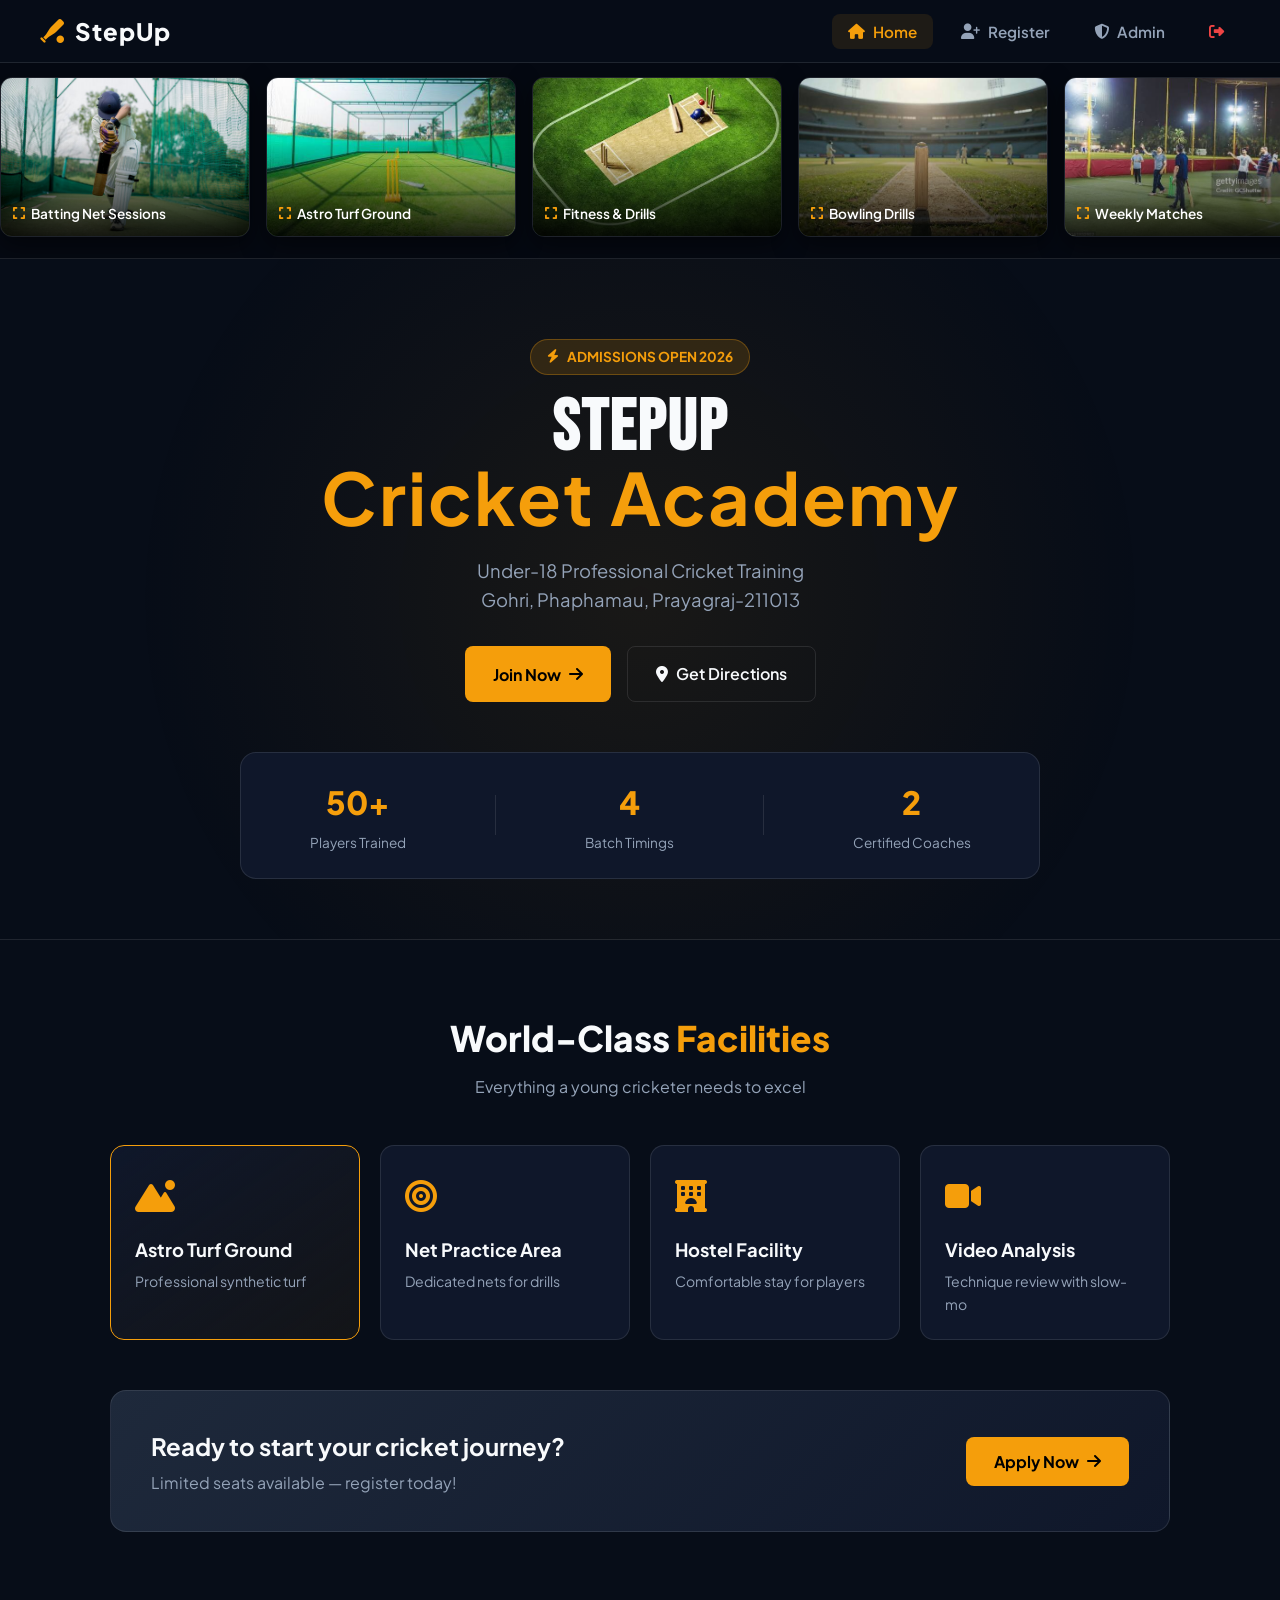
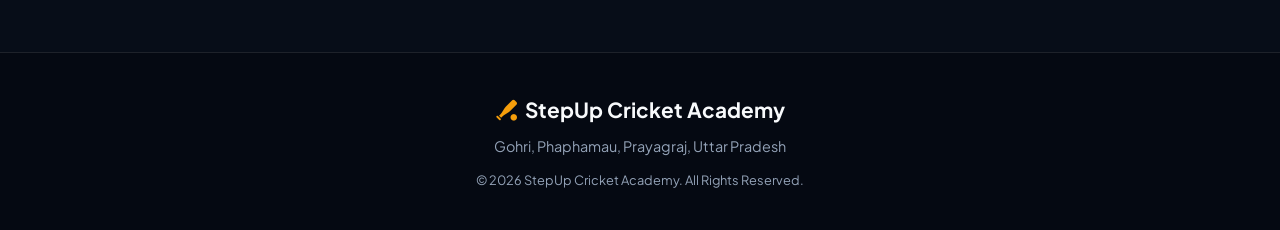
==== commit 628d731c: "again old code not admin" ====
--- a/index.html
+++ b/index.html
@@ -179,56 +179,10 @@
     .ticker-overlay span { color: #fff; font-size: 0.85rem; font-weight: 600; display: flex; align-items: center; gap: 6px; }
     .ticker-overlay span i { color: var(--accent); }
 
-    /* GOVT STYLE SCROLLING NOTICE BANNER */
-    .notice-banner-container {
-      max-width: 900px;
-      margin: 25px auto 10px auto;
-      background: #0b1329;
-      border: 1px solid var(--accent);
-      border-radius: 8px;
-      display: flex;
-      align-items: center;
-      overflow: hidden;
-      box-shadow: 0 4px 12px rgba(245, 158, 11, 0.15);
-    }
-    .notice-badge {
-      background: var(--accent);
-      color: #000;
-      font-weight: 800;
-      padding: 10px 16px;
-      font-size: 0.9rem;
-      display: flex;
-      align-items: center;
-      gap: 6px;
-      text-transform: uppercase;
-      white-space: nowrap;
-      z-index: 2;
-    }
-    .notice-scroll-box {
-      width: 100%;
-      overflow: hidden;
-      white-space: nowrap;
-      padding: 10px 15px;
-    }
-    .notice-scroll-text {
-      display: inline-block;
-      animation: scrollNotice 18s linear infinite;
-      color: #f3f4f6;
-      font-weight: 600;
-      font-size: 0.95rem;
-    }
-    .notice-scroll-box:hover .notice-scroll-text {
-      animation-play-state: paused;
-    }
-    @keyframes scrollNotice {
-      0% { transform: translateX(100%); }
-      100% { transform: translateX(-100%); }
-    }
-
     /* HERO SECTION */
     .hero {
       position: relative;
-      padding: 60px 20px 50px;
+      padding: 80px 20px 60px;
       text-align: center;
       background: radial-gradient(circle at center, rgba(245, 158, 11, 0.08) 0%, transparent 70%);
       border-bottom: 1px solid var(--border-color);
@@ -256,7 +210,7 @@
     }
     .hero-title span { color: var(--accent); }
     .hero-sub { color: var(--text-muted); font-size: 1.15rem; max-width: 600px; margin: 0 auto 32px; }
-    .hero-actions { display: flex; justify-content: center; gap: 16px; flex-wrap: wrap; margin-bottom: 30px; }
+    .hero-actions { display: flex; justify-content: center; gap: 16px; flex-wrap: wrap; margin-bottom: 50px; }
 
     .btn-primary {
       background: var(--accent);
@@ -328,7 +282,21 @@
     .facility-card h3 { font-size: 1.15rem; margin-bottom: 6px; }
     .facility-card p { font-size: 0.88rem; color: var(--text-muted); }
 
-    /* FORMS & ADMIN DASHBOARD */
+    .cta-banner {
+      background: linear-gradient(135deg, #1e293b, #0f172a);
+      border: 1px solid var(--border-color);
+      border-radius: 16px;
+      padding: 36px 40px;
+      display: flex;
+      justify-content: space-between;
+      align-items: center;
+      flex-wrap: wrap;
+      gap: 20px;
+    }
+    .cta-text h3 { font-size: 1.5rem; margin-bottom: 4px; }
+    .cta-text p { color: var(--text-muted); }
+
+    /* FORMS & INPUTS */
     .form-wrapper { max-width: 650px; margin: 0 auto; background: var(--bg-card); border: 1px solid var(--border-color); border-radius: 16px; padding: 36px; }
     .form-wrapper.narrow { max-width: 440px; }
     .form-row { display: flex; gap: 16px; flex-wrap: wrap; }
@@ -336,19 +304,20 @@
     .form-group.full { width: 100%; }
     .form-group label { display: flex; align-items: center; gap: 8px; font-size: 0.85rem; font-weight: 600; color: var(--text-muted); margin-bottom: 6px; }
     .form-group label i { color: var(--accent); }
-    .form-group input, .form-group select, .form-group textarea {
+    .form-group input, .form-group select {
       width: 100%; background: #080e1a; border: 1px solid var(--border-color); color: var(--text-main);
       padding: 12px 14px; border-radius: 8px; font-size: 0.95rem; outline: none;
     }
-    .form-group input:focus { border-color: var(--accent); }
+    .form-group input:focus, .form-group select:focus { border-color: var(--accent); }
     .btn-submit { width: 100%; background: var(--accent); color: #000; font-weight: 700; padding: 14px; border-radius: 8px; font-size: 1rem; margin-top: 10px; display: flex; justify-content: center; align-items: center; gap: 8px; }
-    
+
+    /* ADMIN CONTROLS & TABLE */
     .admin-controls { display: flex; justify-content: space-between; align-items: center; flex-wrap: wrap; gap: 12px; margin-bottom: 20px; }
     .btn-danger { background: #dc2626; color: #fff; padding: 10px 16px; border-radius: 6px; font-weight: 600; }
     .btn-success { background: #16a34a; color: #fff; padding: 10px 16px; border-radius: 6px; font-weight: 600; }
     .btn-outline-sm { background: transparent; border: 1px solid var(--border-color); color: #fff; padding: 10px 16px; border-radius: 6px; font-weight: 600; }
 
-    .table-wrapper { overflow-x: auto; border: 1px solid var(--border-color); border-radius: 12px; background: var(--bg-card); margin-bottom: 30px; }
+    .table-wrapper { overflow-x: auto; border: 1px solid var(--border-color); border-radius: 12px; background: var(--bg-card); }
     table { width: 100%; border-collapse: collapse; text-align: left; }
     th, td { padding: 14px 18px; border-bottom: 1px solid var(--border-color); font-size: 0.9rem; }
     th { background: rgba(255, 255, 255, 0.03); color: var(--text-muted); font-weight: 700; }
@@ -405,10 +374,50 @@
   <button onclick="logout();toggleMenu()" class="logout-btn"><i class="fa-solid fa-right-from-bracket"></i> Logout</button>
 </div>
 
-<!-- TICKER CAROUSEL (Dynamic Images) -->
+<!-- TICKER CAROUSEL -->
 <div class="ticker-section" id="tickerWrapper">
   <div class="ticker-track" id="tickerTrack">
-    <!-- Rendered dynamically via JavaScript -->
+    <div class="ticker-card" onclick="openImageModal(this)">
+      <img src="images/1.jpg" alt="Batting Net Sessions">
+      <div class="ticker-overlay"><span><i class="fa-solid fa-expand"></i> Batting Net Sessions</span></div>
+    </div>
+    <div class="ticker-card" onclick="openImageModal(this)">
+      <img src="images/2.jpg" alt="Astro Turf Ground">
+      <div class="ticker-overlay"><span><i class="fa-solid fa-expand"></i> Astro Turf Ground</span></div>
+    </div>
+    <div class="ticker-card" onclick="openImageModal(this)">
+      <img src="images/3.jpg" alt="Fitness & Conditioning">
+      <div class="ticker-overlay"><span><i class="fa-solid fa-expand"></i> Fitness & Drills</span></div>
+    </div>
+    <div class="ticker-card" onclick="openImageModal(this)">
+      <img src="images/4.jpg" alt="Pace & Spin Bowling Drills">
+      <div class="ticker-overlay"><span><i class="fa-solid fa-expand"></i> Bowling Drills</span></div>
+    </div>
+    <div class="ticker-card" onclick="openImageModal(this)">
+      <img src="images/5.jpg" alt="Weekly Match Practice">
+      <div class="ticker-overlay"><span><i class="fa-solid fa-expand"></i> Weekly Matches</span></div>
+    </div>
+    <!-- Duplicates for smooth infinite loop -->
+    <div class="ticker-card" onclick="openImageModal(this)">
+      <img src="images/1.jpg" alt="Batting Net Sessions">
+      <div class="ticker-overlay"><span><i class="fa-solid fa-expand"></i> Batting Net Sessions</span></div>
+    </div>
+    <div class="ticker-card" onclick="openImageModal(this)">
+      <img src="images/2.jpg" alt="Astro Turf Ground">
+      <div class="ticker-overlay"><span><i class="fa-solid fa-expand"></i> Astro Turf Ground</span></div>
+    </div>
+    <div class="ticker-card" onclick="openImageModal(this)">
+      <img src="images/3.jpg" alt="Fitness & Conditioning">
+      <div class="ticker-overlay"><span><i class="fa-solid fa-expand"></i> Fitness Drills</span></div>
+    </div>
+    <div class="ticker-card" onclick="openImageModal(this)">
+      <img src="images/4.jpg" alt="Pace & Spin Bowling Drills">
+      <div class="ticker-overlay"><span><i class="fa-solid fa-expand"></i> Bowling Drills</span></div>
+    </div>
+    <div class="ticker-card" onclick="openImageModal(this)">
+      <img src="images/5.jpg" alt="Weekly Match Practice">
+      <div class="ticker-overlay"><span><i class="fa-solid fa-expand"></i> Weekly Matches</span></div>
+    </div>
   </div>
 </div>
 
@@ -417,23 +426,13 @@
   <div class="hero-badge"><i class="fa-solid fa-bolt"></i> Admissions Open 2026</div>
   <h1 class="hero-title">StepUp<br><span>Cricket Academy</span></h1>
   <p class="hero-sub">Under-18 Professional Cricket Training<br>Gohri, Phaphamau, Prayagraj-211013</p>
-  
   <div class="hero-actions">
     <button class="btn-primary" onclick="show('signup')">Join Now <i class="fa-solid fa-arrow-right"></i></button>
     <a href="https://maps.app.goo.gl/9nzN7jMa89njPS9aA?g_st=ac" target="_blank" class="btn-outline">
       <i class="fa-solid fa-location-dot"></i> Get Directions
     </a>
   </div>
-
-  <!-- GOVT STYLE SCROLLING NOTICE BANNER -->
-  <div class="notice-banner-container">
-    <div class="notice-badge"><i class="fa-solid fa-bullhorn"></i> Notice</div>
-    <div class="notice-scroll-box">
-      <span class="notice-scroll-text" id="liveNoticeText">Welcome to StepUp Cricket Academy! Admissions open for 2026 batches. Contact for hostel facility.</span>
-    </div>
-  </div>
-
-  <div class="hero-stats" style="margin-top: 25px;">
+  <div class="hero-stats">
     <div class="stat"><span class="stat-num">50+</span><span class="stat-label">Players Trained</span></div>
     <div class="stat-divider"></div>
     <div class="stat"><span class="stat-num">4</span><span class="stat-label">Batch Timings</span></div>
@@ -454,6 +453,10 @@
     <div class="facility-card"><div class="facility-icon"><i class="fa-solid fa-hotel"></i></div><h3>Hostel Facility</h3><p>Comfortable stay for players</p></div>
     <div class="facility-card"><div class="facility-icon"><i class="fa-solid fa-video"></i></div><h3>Video Analysis</h3><p>Technique review with slow-mo</p></div>
   </div>
+  <div class="cta-banner">
+    <div class="cta-text"><h3>Ready to start your cricket journey?</h3><p>Limited seats available — register today!</p></div>
+    <button class="btn-primary" onclick="show('signup')">Apply Now <i class="fa-solid fa-arrow-right"></i></button>
+  </div>
 </section>
 
 <!-- SIGNUP FORM -->
@@ -463,23 +466,28 @@
     <p>Fill the form below to secure your spot</p>
   </div>
   <div class="form-wrapper">
+    <div id="admissionStatusMsg"></div>
     <form id="signupForm" novalidate>
       <div class="form-row">
-        <div class="form-group"><label><i class="fa-solid fa-user"></i> Player Name</label><input id="playerName" required></div>
-        <div class="form-group"><label><i class="fa-solid fa-cake-candles"></i> Age</label><input id="age" type="number" min="5" max="18" required></div>
+        <div class="form-group"><label><i class="fa-solid fa-user"></i> Player Name</label><input id="playerName" placeholder="Full name" required></div>
+        <div class="form-group"><label><i class="fa-solid fa-cake-candles"></i> Age</label><input id="age" type="number" min="5" max="18" placeholder="Age (5–18)" required></div>
       </div>
       <div class="form-row">
-        <div class="form-group"><label><i class="fa-solid fa-user-group"></i> Parent Name</label><input id="parentName" required></div>
-        <div class="form-group"><label><i class="fa-solid fa-phone"></i> Mobile Number</label><input id="phone" maxlength="10" required></div>
+        <div class="form-group"><label><i class="fa-solid fa-user-group"></i> Parent Name</label><input id="parentName" placeholder="Parent name" required></div>
+        <div class="form-group"><label><i class="fa-solid fa-phone"></i> Mobile Number</label><input id="phone" placeholder="10-digit number" maxlength="10" required></div>
       </div>
-      <div class="form-group full"><label><i class="fa-solid fa-location-dot"></i> Address</label><input id="address" required></div>
+      <div class="form-group full"><label><i class="fa-solid fa-location-dot"></i> Address</label><input id="address" placeholder="Full address" required></div>
       <div class="form-group full">
         <label><i class="fa-solid fa-clock"></i> Preferred Batch Timing</label>
-        <select id="timingSelect" required>
-          <!-- Dynamic Timings loaded here -->
+        <select id="timing" required>
+          <option value="">— Select a timing —</option>
+          <option>6:00 AM (Morning)</option>
+          <option>9:30 AM (Morning)</option>
+          <option>3:00 PM (Evening)</option>
+          <option>6:30 PM (Evening)</option>
         </select>
       </div>
-      <button type="submit" class="btn-submit"><i class="fa-solid fa-paper-plane"></i> Submit Registration</button>
+      <button type="submit" class="btn-submit" id="submitBtn"><i class="fa-solid fa-paper-plane"></i> Submit Registration</button>
     </form>
     <div id="submitMsg" style="margin-top:15px; text-align:center;"></div>
   </div>
@@ -489,55 +497,39 @@
 <section id="login" class="hidden">
   <div class="section-header"><h2>Admin <span>Login</span></h2><p>Authorized personnel only</p></div>
   <div class="form-wrapper narrow">
-    <form id="loginForm">
-      <div class="form-group full"><label><i class="fa-solid fa-envelope"></i> Email</label><input id="adminEmail" type="email" required></div>
-      <div class="form-group full"><label><i class="fa-solid fa-lock"></i> Password</label><input id="adminPass" type="password" required></div>
+    <form id="loginForm" novalidate>
+      <div class="form-group full"><label><i class="fa-solid fa-envelope"></i> Email Address</label><input id="adminEmail" type="email" placeholder="admin@stepupcricket.in" required></div>
+      <div class="form-group full"><label><i class="fa-solid fa-lock"></i> Password</label><input id="adminPass" type="password" placeholder="Password" required></div>
       <button type="submit" class="btn-submit"><i class="fa-solid fa-right-to-bracket"></i> Login</button>
     </form>
     <div id="loginMsg" style="margin-top: 15px; text-align: center;"></div>
   </div>
 </section>
 
-<!-- ADMIN DASHBOARD (CRUD & Controls) -->
+<!-- ADMIN DASHBOARD SECTION -->
 <section id="admin" class="hidden">
-  <div class="section-header"><h2>Admin <span>Dashboard</span></h2><p>Manage Gallery Images, Batch Timings & Announcements</p></div>
-  
-  <div style="background:var(--bg-card); padding:24px; border-radius:14px; border:1px solid var(--border-color); margin-bottom:30px;">
-    <h3 style="margin-bottom:15px; color:var(--accent);">📢 Update Scrolling Notice / Announcement</h3>
-    <div class="form-group full">
-      <input id="adminNoticeInput" placeholder="Enter notice text to scroll..." style="margin-bottom:10px;">
-      <button class="btn-primary" onclick="updateNotice()">Update Notice Banner</button>
-    </div>
-  </div>
-
-  <div style="background:var(--bg-card); padding:24px; border-radius:14px; border:1px solid var(--border-color); margin-bottom:30px;">
-    <h3 style="margin-bottom:15px; color:var(--accent);">🖼️ Manage Gallery Images (Add / Delete)</h3>
-    <div class="form-row">
-      <div class="form-group"><input id="newImgUrl" placeholder="Image URL (e.g. /images/6.jpg)"></div>
-      <div class="form-group"><input id="newImgCaption" placeholder="Image Title/Caption"></div>
-      <button class="btn-success" onclick="addImage()" style="height:48px;">Add Image</button>
-    </div>
-  </div>
-
-  <div style="background:var(--bg-card); padding:24px; border-radius:14px; border:1px solid var(--border-color); margin-bottom:30px;">
-    <h3 style="margin-bottom:15px; color:var(--accent);">⏰ Manage Batch Timings (CRUD)</h3>
-    <div class="form-row">
-      <div class="form-group"><input id="newTimingInput" placeholder="New Timing (e.g. 5:00 PM Evening)"></div>
-      <button class="btn-success" onclick="addTiming()" style="height:48px;">Add Timing</button>
-    </div>
-    <div id="timingList" style="margin-top:15px; display:flex; flex-wrap:wrap; gap:10px;"></div>
-  </div>
-
-  <div class="section-header" style="margin-top:40px;"><h2>Registered <span>Players</span></h2></div>
+  <div class="section-header"><h2>Admin <span>Dashboard</span></h2><p>Manage Registrations & Admissions</p></div>
+  <div class="admin-controls">
+    <button class="btn-danger" onclick="toggleAdmissions(false)"><i class="fa-solid fa-ban"></i> Close Admissions</button>
+    <button class="btn-success" onclick="toggleAdmissions(true)"><i class="fa-solid fa-check"></i> Open Admissions</button>
+    <button class="btn-outline-sm" onclick="exportCSV()"><i class="fa-solid fa-file-arrow-down"></i> Export CSV</button>
+    <div class="player-count">Total: <strong id="playerCount">0</strong> players</div>
+  </div>
   <div class="table-wrapper">
     <table>
-      <thead><tr><th>Name</th><th>Age</th><th>Parent</th><th>Phone</th><th>Timing</th><th>Date</th></tr></thead>
+      <thead>
+        <tr>
+          <th>Reg No</th><th>Name</th><th>Age</th>
+          <th>Parent</th><th>Phone</th><th>Timing</th>
+          <th>Address</th><th>Date</th>
+        </tr>
+      </thead>
       <tbody id="tableBody"></tbody>
     </table>
   </div>
 </section>
 
-<!-- LIGHTBOX MODAL -->
+<!-- IMAGE LIGHTBOX MODAL -->
 <div id="imageLightbox" class="lightbox-modal" onclick="closeImageModal()">
   <div class="lightbox-content" onclick="event.stopPropagation()">
     <button class="lightbox-close" onclick="closeImageModal()"><i class="fa-solid fa-xmark"></i></button>
@@ -545,156 +537,163 @@
   </div>
 </div>
 
+<!-- FOOTER -->
 <footer>
   <div class="footer-logo"><i class="fa-solid fa-baseball-bat-ball"></i> StepUp Cricket Academy</div>
   <p>Gohri, Phaphamau, Prayagraj, Uttar Pradesh</p>
   <p class="footer-copy">© 2026 StepUp Cricket Academy. All Rights Reserved.</p>
 </footer>
 
+<!-- JAVASCRIPT LOGIC -->
 <script>
-  // DEFAULT DATA STORAGE SETUP
-  let images = JSON.parse(localStorage.getItem('cricket_images')) || [
-    { url: '/images/1.jpg', caption: 'Batting Net Sessions' },
-    { url: '/images/2.jpg', caption: 'Astro Turf Ground' },
-    { url: '/images/3.jpg', caption: 'Fitness & Drills' },
-    { url: '/images/4.jpg', caption: 'Bowling Drills' },
-    { url: '/images/5.jpg', caption: 'Weekly Matches' }
-  ];
-
-  let timings = JSON.parse(localStorage.getItem('cricket_timings')) || [
-    '6:00 AM (Morning)', '9:30 AM (Morning)', '3:00 PM (Evening)', '6:30 PM (Evening)'
-  ];
-
-  let noticeText = localStorage.getItem('cricket_notice') || 'Welcome to StepUp Cricket Academy! Admissions open for 2026 batches.';
+  let admissionsOpen = JSON.parse(localStorage.getItem('cricket_admissions_open')) ?? true;
   let registrations = JSON.parse(localStorage.getItem('cricket_registrations')) || [];
 
-  // INITIALIZE APP RENDER
   window.addEventListener('DOMContentLoaded', () => {
-    renderTicker();
-    renderTimings();
-    document.getElementById('liveNoticeText').textContent = noticeText;
-    document.getElementById('adminNoticeInput').value = noticeText;
-    renderRegistrationsTable();
+    checkAdmissionState();
+    renderTable();
   });
-
-  function renderTicker() {
-    const track = document.getElementById('tickerTrack');
-    let html = '';
-    // Double array for infinite smooth loop
-    const loopImages = [...images, ...images];
-    loopImages.forEach(img => {
-      html += `
-        <div class="ticker-card" onclick="openImageModal(this)">
-          <img src="${img.url}" alt="${img.caption}">
-          <div class="ticker-overlay"><span><i class="fa-solid fa-expand"></i> ${img.caption}</span></div>
-        </div>`;
-    });
-    track.innerHTML = html;
-  }
-
-  function renderTimings() {
-    const select = document.getElementById('timingSelect');
-    const timingList = document.getElementById('timingList');
-    if(select) {
-      select.innerHTML = '<option value="">— Select a timing —</option>' + timings.map(t => `<option>${t}</option>`).join('');
-    }
-    if(timingList) {
-      timingList.innerHTML = timings.map((t, index) => `
-        <div style="background:#080e1a; padding:8px 14px; border-radius:6px; border:1px solid var(--border-color); display:flex; align-items:center; gap:10px;">
-          <span>${t}</span>
-          <button onclick="deleteTiming(${index})" style="background:#dc2626; color:#fff; border:none; padding:4px 8px; border-radius:4px; cursor:pointer;"><i class="fa-solid fa-trash"></i></button>
-        </div>
-      `).join('');
-    }
-  }
 
   function show(sectionId) {
     document.querySelectorAll('section').forEach(sec => sec.classList.add('hidden'));
     const target = document.getElementById(sectionId);
     if (target) target.classList.remove('hidden');
+
     document.querySelectorAll('.nav-btn').forEach(btn => btn.classList.remove('active'));
     const activeBtn = document.getElementById('nav-' + sectionId);
     if (activeBtn) activeBtn.classList.add('active');
-    window.scrollTo({ top: 0, behavior: 'smooth' });
-  }
-
-  function toggleMenu() { document.getElementById('mobileMenu').classList.toggle('hidden'); }
-  function logout() { alert("Admin logged out."); show('home'); }
-
-  // ADMIN ACTIONS (CRUD)
-  function updateNotice() {
-    const val = document.getElementById('adminNoticeInput').value;
-    noticeText = val;
-    localStorage.setItem('cricket_notice', val);
-    document.getElementById('liveNoticeText').textContent = val;
-    alert("Notice banner updated successfully!");
-  }
-
-  function addImage() {
-    const url = document.getElementById('newImgUrl').value;
-    const caption = document.getElementById('newImgCaption').value;
-    if(!url || !caption) { alert("Please fill both URL and caption."); return; }
-    images.push({ url, caption });
-    localStorage.setItem('cricket_images', JSON.stringify(images));
-    renderTicker();
-    document.getElementById('newImgUrl').value = '';
-    document.getElementById('newImgCaption').value = '';
-    alert("Image added to ticker gallery!");
-  }
-
-  function addTiming() {
-    const val = document.getElementById('newTimingInput').value;
-    if(!val) return;
-    timings.push(val);
-    localStorage.setItem('cricket_timings', JSON.stringify(timings));
-    renderTimings();
-    document.getElementById('newTimingInput').value = '';
-  }
-
-  function deleteTiming(index) {
-    timings.splice(index, 1);
-    localStorage.setItem('cricket_timings', JSON.stringify(timings));
-    renderTimings();
+
+    if (sectionId === 'signup' && target) {
+      target.scrollIntoView({ behavior: 'smooth', block: 'start' });
+      setTimeout(() => {
+        const nameInput = document.getElementById('playerName');
+        if (nameInput) nameInput.focus({ preventScroll: true });
+      }, 450);
+    } else if (sectionId === 'login' && target) {
+      target.scrollIntoView({ behavior: 'smooth', block: 'start' });
+      setTimeout(() => {
+        const emailInput = document.getElementById('adminEmail');
+        if (emailInput) emailInput.focus({ preventScroll: true });
+      }, 450);
+    } else {
+      window.scrollTo({ top: 0, behavior: 'smooth' });
+    }
+  }
+
+  function toggleMenu() {
+    document.getElementById('mobileMenu').classList.toggle('hidden');
+  }
+
+  function logout() {
+    alert("Admin logged out.");
+    show('home');
+  }
+
+  // ADMIN CONTROLS: Open / Close Admissions
+  function toggleAdmissions(isOpen) {
+    admissionsOpen = isOpen;
+    localStorage.setItem('cricket_admissions_open', isOpen);
+    checkAdmissionState();
+    alert(isOpen ? "Admissions Opened Successfully!" : "Admissions Closed Successfully!");
+  }
+
+  function checkAdmissionState() {
+    const statusMsg = document.getElementById('admissionStatusMsg');
+    const submitBtn = document.getElementById('submitBtn');
+    const formInputs = document.querySelectorAll('#signupForm input, #signupForm select');
+
+    if (!admissionsOpen) {
+      if (statusMsg) {
+        statusMsg.innerHTML = '<div style="background:#dc2626; color:#fff; padding:12px; border-radius:8px; margin-bottom:15px; text-align:center; font-weight:700;">Admissions are currently closed by admin.</div>';
+      }
+      if (submitBtn) submitBtn.disabled = true;
+      formInputs.forEach(input => input.disabled = true);
+    } else {
+      if (statusMsg) statusMsg.innerHTML = '';
+      if (submitBtn) submitBtn.disabled = false;
+      formInputs.forEach(input => input.disabled = false);
+    }
+  }
+
+  // EXPORT CSV FUNCTION
+  function exportCSV() {
+    if (registrations.length === 0) {
+      alert("No registration data available to export.");
+      return;
+    }
+    let csvContent = "data:text/csv;charset=utf-8,Reg No,Name,Age,Parent,Phone,Timing,Address,Date\r\n";
+    registrations.forEach((r, index) => {
+      csvContent += `${index + 1},"${r.name}",${r.age},"${r.parent}","${r.phone}","${r.timing}","${r.address}","${r.date}"\r\n`;
+    });
+    const encodedUri = encodeURI(csvContent);
+    const link = document.createElement("a");
+    link.setAttribute("href", encodedUri);
+    link.setAttribute("download", "StepUp_Cricket_Registrations.csv");
+    document.body.appendChild(link);
+    link.click();
+    document.body.removeChild(link);
   }
 
   // SIGNUP FORM SUBMISSION
   document.getElementById('signupForm').addEventListener('submit', (e) => {
     e.preventDefault();
+    if (!admissionsOpen) {
+      alert("Admissions are closed!");
+      return;
+    }
+
     const newReg = {
       name: document.getElementById('playerName').value,
       age: document.getElementById('age').value,
       parent: document.getElementById('parentName').value,
       phone: document.getElementById('phone').value,
-      timing: document.getElementById('timingSelect').value,
+      timing: document.getElementById('timing').value,
+      address: document.getElementById('address').value,
       date: new Date().toLocaleDateString()
     };
+
     registrations.push(newReg);
     localStorage.setItem('cricket_registrations', JSON.stringify(registrations));
-    renderRegistrationsTable();
-    document.getElementById('submitMsg').innerHTML = '<span style="color:#16a34a; font-weight:700;">Registration Successful! We will contact you soon.</span>';
+    renderTable();
+
+    document.getElementById('submitMsg').innerHTML = '<span style="color:#16a34a; font-weight:700;"><i class="fa-solid fa-circle-check"></i> Registration submitted successfully!</span>';
     document.getElementById('signupForm').reset();
   });
 
-  function renderRegistrationsTable() {
+  function renderTable() {
     const tbody = document.getElementById('tableBody');
-    if(!tbody) return;
-    if(registrations.length === 0) {
-      tbody.innerHTML = '<tr><td colspan="6" style="text-align:center; color:var(--text-muted);">No registrations yet.</td></tr>';
+    const countEl = document.getElementById('playerCount');
+    if (countEl) countEl.textContent = registrations.length;
+    if (!tbody) return;
+
+    if (registrations.length === 0) {
+      tbody.innerHTML = '<tr><td colspan="8" style="text-align:center; color:var(--text-muted);">No players registered yet.</td></tr>';
       return;
     }
-    tbody.innerHTML = registrations.map(r => `
+
+    tbody.innerHTML = registrations.map((r, i) => `
       <tr>
-        <td>${r.name}</td><td>${r.age}</td><td>${r.parent}</td><td>${r.phone}</td><td>${r.timing}</td><td>${r.date}</td>
+        <td>#${i + 1}</td>
+        <td>${r.name}</td>
+        <td>${r.age}</td>
+        <td>${r.parent}</td>
+        <td>${r.phone}</td>
+        <td>${r.timing}</td>
+        <td>${r.address}</td>
+        <td>${r.date}</td>
       </tr>
     `).join('');
   }
 
-  // ADMIN LOGIN API
+  // ADMIN LOGIN
   document.getElementById('loginForm').addEventListener('submit', async (e) => {
     e.preventDefault();
     const email = document.getElementById('adminEmail').value;
     const password = document.getElementById('adminPass').value;
     const msg = document.getElementById('loginMsg');
+
+    msg.style.color = '#f59e0b';
+    msg.textContent = "Verifying...";
 
     try {
       const res = await fetch('/api/adminLogin', {
@@ -703,7 +702,7 @@
         body: JSON.stringify({ email, password })
       });
       const data = await res.json();
-      if(data.success) {
+      if (data.success) {
         msg.style.color = '#16a34a';
         msg.textContent = "Login Successful!";
         setTimeout(() => { show('admin'); }, 600);
@@ -711,12 +710,14 @@
         msg.style.color = '#dc2626';
         msg.textContent = data.message || "Invalid credentials.";
       }
-    } catch(err) {
-      // Fallback for local testing if serverless function isn't triggered locally
-      if(email === "admin@stepupcricket.in" && password === "admin123") {
-        show('admin');
+    } catch (err) {
+      // Local fallback for smooth testing
+      if (email === "admin@stepupcricket.in" && password === "admin123") {
+        msg.style.color = '#16a34a';
+        msg.textContent = "Login Successful!";
+        setTimeout(() => { show('admin'); }, 600);
       } else {
-        msg.style.color = '#dc2626';
+        msg.style.color = '#dc262gh';
         msg.textContent = "Invalid email or password.";
       }
     }
@@ -728,7 +729,12 @@
     document.getElementById('lightboxImg').src = img.src;
     document.getElementById('imageLightbox').classList.add('active');
   }
-  function closeImageModal() { document.getElementById('imageLightbox').classList.remove('active'); }
+  function closeImageModal() {
+    document.getElementById('imageLightbox').classList.remove('active');
+  }
+  document.addEventListener('keydown', (e) => {
+    if (e.key === 'Escape') closeImageModal();
+  });
 </script>
 </body>
 </html>
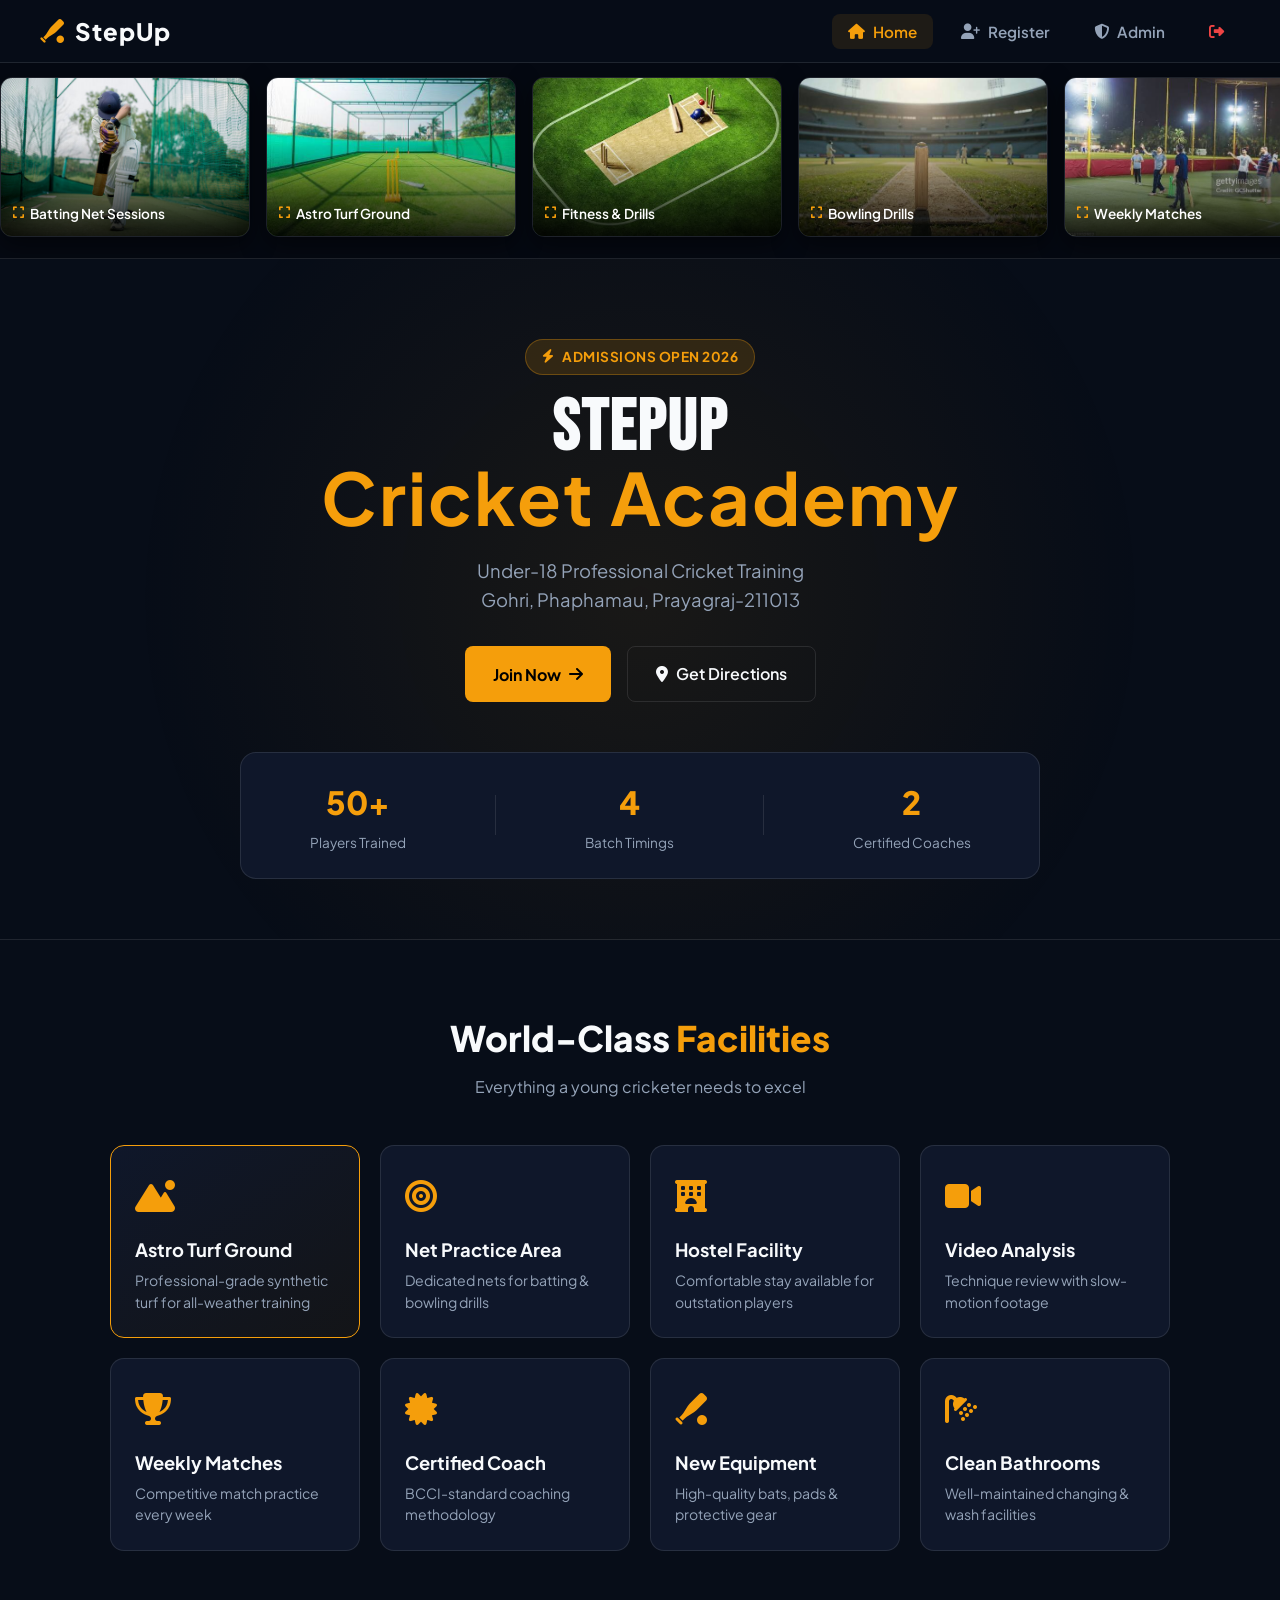
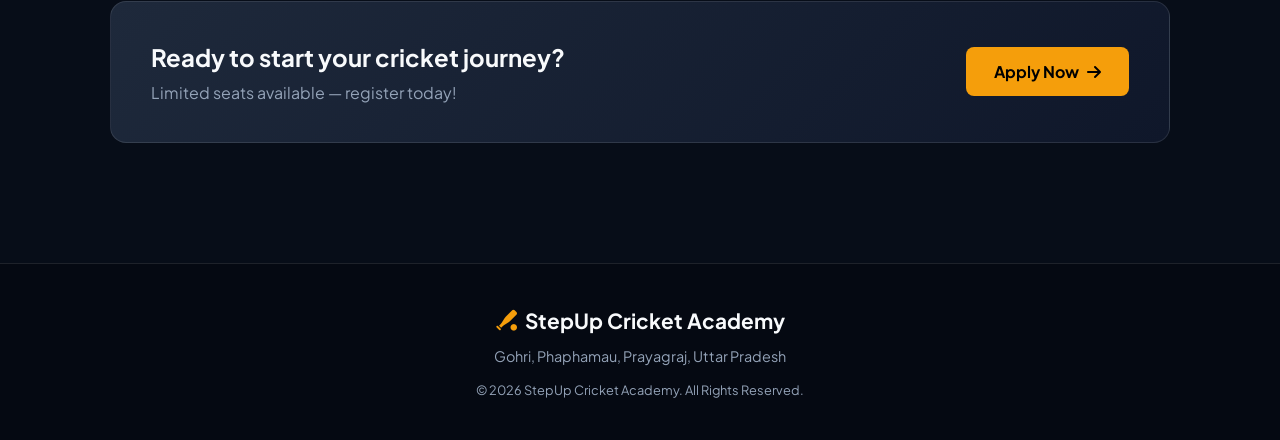
==== commit a45b973c: "again html old code because admin bina server ke nhi chalega." ====
--- a/index.html
+++ b/index.html
@@ -42,9 +42,21 @@
       line-height: 1.6;
     }
 
-    a { text-decoration: none; color: inherit; }
-    button { cursor: pointer; font-family: inherit; border: none; outline: none; }
-    .hidden { display: none !important; }
+    a {
+      text-decoration: none;
+      color: inherit;
+    }
+
+    button {
+      cursor: pointer;
+      font-family: inherit;
+      border: none;
+      outline: none;
+    }
+
+    .hidden {
+      display: none !important;
+    }
 
     /* NAVIGATION BAR */
     #navbar {
@@ -75,7 +87,9 @@
       gap: 10px;
     }
 
-    .nav-logo i { color: var(--accent); }
+    .nav-logo i {
+      color: var(--accent);
+    }
 
     .nav-links {
       display: flex;
@@ -101,7 +115,9 @@
       background: rgba(245, 158, 11, 0.1);
     }
 
-    .logout-btn { color: #ef4444 !important; }
+    .logout-btn {
+      color: #ef4444 !important;
+    }
 
     .hamburger {
       display: none;
@@ -109,7 +125,13 @@
       flex-direction: column;
       gap: 5px;
     }
-    .hamburger span { width: 24px; height: 2px; background: var(--text-main); transition: 0.3s; }
+
+    .hamburger span {
+      width: 24px;
+      height: 2px;
+      background: var(--text-main);
+      transition: 0.3s;
+    }
 
     .mobile-menu {
       display: flex;
@@ -118,6 +140,7 @@
       padding: 16px;
       border-bottom: 1px solid var(--border-color);
     }
+
     .mobile-menu button {
       background: none;
       color: var(--text-main);
@@ -142,19 +165,33 @@
       user-select: none;
       cursor: grab;
       scrollbar-width: none;
-    }
-    .ticker-section::-webkit-scrollbar { display: none; }
+      -ms-overflow-style: none;
+    }
+
+    .ticker-section::-webkit-scrollbar {
+      display: none;
+    }
+
+    .ticker-section:active {
+      cursor: grabbing;
+    }
+
     .ticker-track {
       display: inline-flex;
       gap: 16px;
       width: max-content;
       animation: moveRightToLeft 28s linear infinite;
     }
+
     @keyframes moveRightToLeft {
       0% { transform: translateX(0); }
       100% { transform: translateX(-50%); }
     }
-    .ticker-section:hover .ticker-track { animation-play-state: paused; }
+
+    .ticker-section:hover .ticker-track,
+    .ticker-section.is-paused .ticker-track {
+      animation-play-state: paused;
+    }
 
     .ticker-card {
       position: relative;
@@ -165,9 +202,23 @@
       overflow: hidden;
       border: 1px solid var(--border-color);
       box-shadow: 0 8px 24px rgba(0, 0, 0, 0.5);
+      transition: transform 0.25s ease, border-color 0.25s ease;
       cursor: pointer;
     }
-    .ticker-card img { width: 100%; height: 100%; object-fit: cover; display: block; }
+
+    .ticker-card:hover {
+      transform: translateY(-4px) scale(1.02);
+      border-color: var(--accent);
+    }
+
+    .ticker-card img {
+      width: 100%;
+      height: 100%;
+      object-fit: cover;
+      pointer-events: none;
+      display: block;
+    }
+
     .ticker-overlay {
       position: absolute;
       inset: 0;
@@ -176,8 +227,20 @@
       align-items: flex-end;
       padding: 12px;
     }
-    .ticker-overlay span { color: #fff; font-size: 0.85rem; font-weight: 600; display: flex; align-items: center; gap: 6px; }
-    .ticker-overlay span i { color: var(--accent); }
+
+    .ticker-overlay span {
+      color: #fff;
+      font-size: 0.85rem;
+      font-weight: 600;
+      display: flex;
+      align-items: center;
+      gap: 6px;
+    }
+
+    .ticker-overlay span i {
+      color: var(--accent);
+      font-size: 0.8rem;
+    }
 
     /* HERO SECTION */
     .hero {
@@ -187,6 +250,7 @@
       background: radial-gradient(circle at center, rgba(245, 158, 11, 0.08) 0%, transparent 70%);
       border-bottom: 1px solid var(--border-color);
     }
+
     .hero-badge {
       display: inline-flex;
       align-items: center;
@@ -198,9 +262,11 @@
       font-size: 0.85rem;
       font-weight: 700;
       text-transform: uppercase;
+      letter-spacing: 0.5px;
       margin-bottom: 20px;
       border: 1px solid rgba(245, 158, 11, 0.3);
     }
+
     .hero-title {
       font-family: var(--font-title);
       font-size: 4.5rem;
@@ -208,9 +274,25 @@
       letter-spacing: 2px;
       margin-bottom: 16px;
     }
-    .hero-title span { color: var(--accent); }
-    .hero-sub { color: var(--text-muted); font-size: 1.15rem; max-width: 600px; margin: 0 auto 32px; }
-    .hero-actions { display: flex; justify-content: center; gap: 16px; flex-wrap: wrap; margin-bottom: 50px; }
+
+    .hero-title span {
+      color: var(--accent);
+    }
+
+    .hero-sub {
+      color: var(--text-muted);
+      font-size: 1.15rem;
+      max-width: 600px;
+      margin: 0 auto 32px;
+    }
+
+    .hero-actions {
+      display: flex;
+      justify-content: center;
+      gap: 16px;
+      flex-wrap: wrap;
+      margin-bottom: 50px;
+    }
 
     .btn-primary {
       background: var(--accent);
@@ -224,7 +306,11 @@
       gap: 8px;
       transition: background 0.2s, transform 0.2s;
     }
-    .btn-primary:hover { background: var(--accent-hover); transform: translateY(-2px); }
+
+    .btn-primary:hover {
+      background: var(--accent-hover);
+      transform: translateY(-2px);
+    }
 
     .btn-outline {
       background: transparent;
@@ -237,8 +323,13 @@
       display: inline-flex;
       align-items: center;
       gap: 8px;
-    }
-    .btn-outline:hover { border-color: var(--accent); color: var(--accent); }
+      transition: all 0.2s;
+    }
+
+    .btn-outline:hover {
+      border-color: var(--accent);
+      color: var(--accent);
+    }
 
     .hero-stats {
       max-width: 800px;
@@ -251,17 +342,56 @@
       border-radius: 16px;
       border: 1px solid var(--border-color);
     }
-    .stat { display: flex; flex-direction: column; gap: 4px; }
-    .stat-num { font-size: 2rem; font-weight: 800; color: var(--accent); }
-    .stat-label { font-size: 0.85rem; color: var(--text-muted); }
-    .stat-divider { width: 1px; height: 40px; background: var(--border-color); }
+
+    .stat {
+      display: flex;
+      flex-direction: column;
+      gap: 4px;
+    }
+
+    .stat-num {
+      font-size: 2rem;
+      font-weight: 800;
+      color: var(--accent);
+    }
+
+    .stat-label {
+      font-size: 0.85rem;
+      color: var(--text-muted);
+    }
+
+    .stat-divider {
+      width: 1px;
+      height: 40px;
+      background: var(--border-color);
+    }
 
     /* SECTIONS & FACILITIES */
-    section { max-width: 1100px; margin: 0 auto; padding: 70px 20px; }
-    .section-header { text-align: center; margin-bottom: 45px; }
-    .section-header h2 { font-size: 2.2rem; font-weight: 800; margin-bottom: 8px; }
-    .section-header h2 span { color: var(--accent); }
-    .section-header p { color: var(--text-muted); font-size: 1rem; }
+    section {
+      max-width: 1100px;
+      margin: 0 auto;
+      padding: 70px 20px;
+    }
+
+    .section-header {
+      text-align: center;
+      margin-bottom: 45px;
+    }
+
+    .section-header h2 {
+      font-size: 2.2rem;
+      font-weight: 800;
+      margin-bottom: 8px;
+    }
+
+    .section-header h2 span {
+      color: var(--accent);
+    }
+
+    .section-header p {
+      color: var(--text-muted);
+      font-size: 1rem;
+    }
 
     .facility-grid {
       display: grid;
@@ -269,18 +399,41 @@
       gap: 20px;
       margin-bottom: 50px;
     }
+
     .facility-card {
       background: var(--bg-card);
       border: 1px solid var(--border-color);
       border-radius: 14px;
       padding: 24px;
-      transition: transform 0.2s;
-    }
-    .facility-card:hover { transform: translateY(-4px); border-color: rgba(245, 158, 11, 0.4); }
-    .facility-card.featured { border-color: var(--accent); background: linear-gradient(145deg, var(--bg-card), rgba(245, 158, 11, 0.05)); }
-    .facility-icon { font-size: 2rem; color: var(--accent); margin-bottom: 14px; }
-    .facility-card h3 { font-size: 1.15rem; margin-bottom: 6px; }
-    .facility-card p { font-size: 0.88rem; color: var(--text-muted); }
+      transition: transform 0.2s, border-color 0.2s;
+    }
+
+    .facility-card:hover {
+      transform: translateY(-4px);
+      border-color: rgba(245, 158, 11, 0.4);
+    }
+
+    .facility-card.featured {
+      border-color: var(--accent);
+      background: linear-gradient(145deg, var(--bg-card), rgba(245, 158, 11, 0.05));
+    }
+
+    .facility-icon {
+      font-size: 2rem;
+      color: var(--accent);
+      margin-bottom: 14px;
+    }
+
+    .facility-card h3 {
+      font-size: 1.15rem;
+      margin-bottom: 6px;
+    }
+
+    .facility-card p {
+      font-size: 0.88rem;
+      color: var(--text-muted);
+      line-height: 1.5;
+    }
 
     .cta-banner {
       background: linear-gradient(135deg, #1e293b, #0f172a);
@@ -293,50 +446,223 @@
       flex-wrap: wrap;
       gap: 20px;
     }
-    .cta-text h3 { font-size: 1.5rem; margin-bottom: 4px; }
-    .cta-text p { color: var(--text-muted); }
+
+    .cta-text h3 {
+      font-size: 1.5rem;
+      margin-bottom: 4px;
+    }
+
+    .cta-text p {
+      color: var(--text-muted);
+    }
 
     /* FORMS & INPUTS */
-    .form-wrapper { max-width: 650px; margin: 0 auto; background: var(--bg-card); border: 1px solid var(--border-color); border-radius: 16px; padding: 36px; }
-    .form-wrapper.narrow { max-width: 440px; }
-    .form-row { display: flex; gap: 16px; flex-wrap: wrap; }
-    .form-group { flex: 1; min-width: 240px; margin-bottom: 18px; }
-    .form-group.full { width: 100%; }
-    .form-group label { display: flex; align-items: center; gap: 8px; font-size: 0.85rem; font-weight: 600; color: var(--text-muted); margin-bottom: 6px; }
-    .form-group label i { color: var(--accent); }
+    .form-wrapper {
+      max-width: 650px;
+      margin: 0 auto;
+      background: var(--bg-card);
+      border: 1px solid var(--border-color);
+      border-radius: 16px;
+      padding: 36px;
+    }
+
+    .form-wrapper.narrow {
+      max-width: 440px;
+    }
+
+    .form-row {
+      display: flex;
+      gap: 16px;
+      flex-wrap: wrap;
+    }
+
+    .form-group {
+      flex: 1;
+      min-width: 240px;
+      margin-bottom: 18px;
+    }
+
+    .form-group.full {
+      width: 100%;
+    }
+
+    .form-group label {
+      display: flex;
+      align-items: center;
+      gap: 8px;
+      font-size: 0.85rem;
+      font-weight: 600;
+      color: var(--text-muted);
+      margin-bottom: 6px;
+    }
+
+    .form-group label i {
+      color: var(--accent);
+    }
+
     .form-group input, .form-group select {
-      width: 100%; background: #080e1a; border: 1px solid var(--border-color); color: var(--text-main);
-      padding: 12px 14px; border-radius: 8px; font-size: 0.95rem; outline: none;
-    }
-    .form-group input:focus, .form-group select:focus { border-color: var(--accent); }
-    .btn-submit { width: 100%; background: var(--accent); color: #000; font-weight: 700; padding: 14px; border-radius: 8px; font-size: 1rem; margin-top: 10px; display: flex; justify-content: center; align-items: center; gap: 8px; }
-
-    /* ADMIN CONTROLS & TABLE */
-    .admin-controls { display: flex; justify-content: space-between; align-items: center; flex-wrap: wrap; gap: 12px; margin-bottom: 20px; }
+      width: 100%;
+      background: #080e1a;
+      border: 1px solid var(--border-color);
+      color: var(--text-main);
+      padding: 12px 14px;
+      border-radius: 8px;
+      font-size: 0.95rem;
+      outline: none;
+      transition: border-color 0.2s, box-shadow 0.2s;
+    }
+
+    .form-group input:focus, .form-group select:focus {
+      border-color: var(--accent);
+      box-shadow: 0 0 0 3px rgba(245, 158, 11, 0.2);
+    }
+
+    .btn-submit {
+      width: 100%;
+      background: var(--accent);
+      color: #000;
+      font-weight: 700;
+      padding: 14px;
+      border-radius: 8px;
+      font-size: 1rem;
+      margin-top: 10px;
+      display: flex;
+      justify-content: center;
+      align-items: center;
+      gap: 8px;
+      transition: background 0.2s;
+    }
+
+    .btn-submit:hover {
+      background: var(--accent-hover);
+    }
+
+    .admin-controls {
+      display: flex;
+      justify-content: space-between;
+      align-items: center;
+      flex-wrap: wrap;
+      gap: 12px;
+      margin-bottom: 20px;
+    }
+
     .btn-danger { background: #dc2626; color: #fff; padding: 10px 16px; border-radius: 6px; font-weight: 600; }
     .btn-success { background: #16a34a; color: #fff; padding: 10px 16px; border-radius: 6px; font-weight: 600; }
     .btn-outline-sm { background: transparent; border: 1px solid var(--border-color); color: #fff; padding: 10px 16px; border-radius: 6px; font-weight: 600; }
 
-    .table-wrapper { overflow-x: auto; border: 1px solid var(--border-color); border-radius: 12px; background: var(--bg-card); }
-    table { width: 100%; border-collapse: collapse; text-align: left; }
-    th, td { padding: 14px 18px; border-bottom: 1px solid var(--border-color); font-size: 0.9rem; }
-    th { background: rgba(255, 255, 255, 0.03); color: var(--text-muted); font-weight: 700; }
+    .table-wrapper {
+      overflow-x: auto;
+      border: 1px solid var(--border-color);
+      border-radius: 12px;
+      background: var(--bg-card);
+    }
+
+    table {
+      width: 100%;
+      border-collapse: collapse;
+      text-align: left;
+    }
+
+    th, td {
+      padding: 14px 18px;
+      border-bottom: 1px solid var(--border-color);
+      font-size: 0.9rem;
+    }
+
+    th {
+      background: rgba(255, 255, 255, 0.03);
+      color: var(--text-muted);
+      font-weight: 700;
+    }
 
     /* LIGHTBOX MODAL */
     .lightbox-modal {
-      position: fixed; inset: 0; background: rgba(0, 0, 0, 0.88); backdrop-filter: blur(8px);
-      display: none; align-items: center; justify-content: center; z-index: 9999; padding: 16px;
-    }
-    .lightbox-modal.active { display: flex; }
-    .lightbox-content { position: relative; max-width: 900px; max-height: 85vh; display: flex; flex-direction: column; align-items: center; }
-    .lightbox-content img { max-width: 100%; max-height: 75vh; border-radius: 10px; border: 1px solid rgba(255, 255, 255, 0.2); }
+      position: fixed;
+      inset: 0;
+      background: rgba(0, 0, 0, 0.88);
+      backdrop-filter: blur(8px);
+      display: none;
+      align-items: center;
+      justify-content: center;
+      z-index: 9999;
+      padding: 16px;
+    }
+
+    .lightbox-modal.active {
+      display: flex;
+      animation: fadeIn 0.2s ease-out;
+    }
+
+    .lightbox-content {
+      position: relative;
+      max-width: 900px;
+      max-height: 85vh;
+      display: flex;
+      flex-direction: column;
+      align-items: center;
+    }
+
+    .lightbox-content img {
+      max-width: 100%;
+      max-height: 75vh;
+      border-radius: 10px;
+      border: 1px solid rgba(255, 255, 255, 0.2);
+      box-shadow: 0 10px 40px rgba(0, 0, 0, 0.7);
+      object-fit: contain;
+    }
+
+    .lightbox-caption {
+      margin-top: 12px;
+      color: #f3f4f6;
+      font-size: 1rem;
+      font-weight: 600;
+    }
+
     .lightbox-close {
-      position: absolute; top: -45px; right: 0; background: rgba(255, 255, 255, 0.15); border: none; color: #fff;
-      font-size: 1.3rem; width: 38px; height: 38px; border-radius: 50%; display: flex; align-items: center; justify-content: center; cursor: pointer;
-    }
-
-    footer { border-top: 1px solid var(--border-color); padding: 40px 20px; text-align: center; background: #050912; margin-top: 50px; }
-    .footer-logo { font-size: 1.3rem; font-weight: 700; margin-bottom: 8px; display: flex; justify-content: center; align-items: center; gap: 8px; }
+      position: absolute;
+      top: -45px;
+      right: 0;
+      background: rgba(255, 255, 255, 0.15);
+      border: none;
+      color: #ffffff;
+      font-size: 1.3rem;
+      width: 38px;
+      height: 38px;
+      border-radius: 50%;
+      display: flex;
+      align-items: center;
+      justify-content: center;
+      transition: background 0.2s;
+    }
+
+    .lightbox-close:hover {
+      background: var(--accent);
+      color: #000;
+    }
+
+    @keyframes fadeIn {
+      from { opacity: 0; }
+      to { opacity: 1; }
+    }
+
+    footer {
+      border-top: 1px solid var(--border-color);
+      padding: 40px 20px;
+      text-align: center;
+      background: #050912;
+      margin-top: 50px;
+    }
+
+    .footer-logo {
+      font-size: 1.3rem;
+      font-weight: 700;
+      margin-bottom: 8px;
+      display: flex;
+      justify-content: center;
+      align-items: center;
+      gap: 8px;
+    }
+
     .footer-logo i { color: var(--accent); }
     footer p { color: var(--text-muted); font-size: 0.9rem; }
     .footer-copy { margin-top: 12px; font-size: 0.8rem !important; }
@@ -362,7 +688,9 @@
       <button onclick="show('login')" class="nav-btn" id="nav-login"><i class="fa-solid fa-shield-halved"></i> Admin</button>
       <button onclick="logout()" class="nav-btn logout-btn" title="Logout"><i class="fa-solid fa-right-from-bracket"></i></button>
     </div>
-    <button class="hamburger" id="hamburger" onclick="toggleMenu()"><span></span><span></span><span></span></button>
+    <button class="hamburger" id="hamburger" onclick="toggleMenu()" aria-label="Toggle menu">
+      <span></span><span></span><span></span>
+    </button>
   </div>
 </nav>
 
@@ -397,7 +725,7 @@
       <img src="images/5.jpg" alt="Weekly Match Practice">
       <div class="ticker-overlay"><span><i class="fa-solid fa-expand"></i> Weekly Matches</span></div>
     </div>
-    <!-- Duplicates for smooth infinite loop -->
+    <!-- Duplicate for seamless loop -->
     <div class="ticker-card" onclick="openImageModal(this)">
       <img src="images/1.jpg" alt="Batting Net Sessions">
       <div class="ticker-overlay"><span><i class="fa-solid fa-expand"></i> Batting Net Sessions</span></div>
@@ -447,14 +775,55 @@
     <h2>World-Class <span>Facilities</span></h2>
     <p>Everything a young cricketer needs to excel</p>
   </div>
+
   <div class="facility-grid">
-    <div class="facility-card featured"><div class="facility-icon"><i class="fa-solid fa-mountain-sun"></i></div><h3>Astro Turf Ground</h3><p>Professional synthetic turf</p></div>
-    <div class="facility-card"><div class="facility-icon"><i class="fa-solid fa-bullseye"></i></div><h3>Net Practice Area</h3><p>Dedicated nets for drills</p></div>
-    <div class="facility-card"><div class="facility-icon"><i class="fa-solid fa-hotel"></i></div><h3>Hostel Facility</h3><p>Comfortable stay for players</p></div>
-    <div class="facility-card"><div class="facility-icon"><i class="fa-solid fa-video"></i></div><h3>Video Analysis</h3><p>Technique review with slow-mo</p></div>
-  </div>
+    <div class="facility-card featured">
+      <div class="facility-icon"><i class="fa-solid fa-mountain-sun"></i></div>
+      <h3>Astro Turf Ground</h3>
+      <p>Professional-grade synthetic turf for all-weather training</p>
+    </div>
+    <div class="facility-card">
+      <div class="facility-icon"><i class="fa-solid fa-bullseye"></i></div>
+      <h3>Net Practice Area</h3>
+      <p>Dedicated nets for batting & bowling drills</p>
+    </div>
+    <div class="facility-card">
+      <div class="facility-icon"><i class="fa-solid fa-hotel"></i></div>
+      <h3>Hostel Facility</h3>
+      <p>Comfortable stay available for outstation players</p>
+    </div>
+    <div class="facility-card">
+      <div class="facility-icon"><i class="fa-solid fa-video"></i></div>
+      <h3>Video Analysis</h3>
+      <p>Technique review with slow-motion footage</p>
+    </div>
+    <div class="facility-card">
+      <div class="facility-icon"><i class="fa-solid fa-trophy"></i></div>
+      <h3>Weekly Matches</h3>
+      <p>Competitive match practice every week</p>
+    </div>
+    <div class="facility-card">
+      <div class="facility-icon"><i class="fa-solid fa-certificate"></i></div>
+      <h3>Certified Coach</h3>
+      <p>BCCI-standard coaching methodology</p>
+    </div>
+    <div class="facility-card">
+      <div class="facility-icon"><i class="fa-solid fa-baseball-bat-ball"></i></div>
+      <h3>New Equipment</h3>
+      <p>High-quality bats, pads & protective gear</p>
+    </div>
+    <div class="facility-card">
+      <div class="facility-icon"><i class="fa-solid fa-shower"></i></div>
+      <h3>Clean Bathrooms</h3>
+      <p>Well-maintained changing & wash facilities</p>
+    </div>
+  </div>
+
   <div class="cta-banner">
-    <div class="cta-text"><h3>Ready to start your cricket journey?</h3><p>Limited seats available — register today!</p></div>
+    <div class="cta-text">
+      <h3>Ready to start your cricket journey?</h3>
+      <p>Limited seats available — register today!</p>
+    </div>
     <button class="btn-primary" onclick="show('signup')">Apply Now <i class="fa-solid fa-arrow-right"></i></button>
   </div>
 </section>
@@ -465,18 +834,34 @@
     <h2>Player <span>Registration</span></h2>
     <p>Fill the form below to secure your spot</p>
   </div>
+
   <div class="form-wrapper">
-    <div id="admissionStatusMsg"></div>
+    <div id="admissionStatus"></div>
     <form id="signupForm" novalidate>
       <div class="form-row">
-        <div class="form-group"><label><i class="fa-solid fa-user"></i> Player Name</label><input id="playerName" placeholder="Full name" required></div>
-        <div class="form-group"><label><i class="fa-solid fa-cake-candles"></i> Age</label><input id="age" type="number" min="5" max="18" placeholder="Age (5–18)" required></div>
+        <div class="form-group">
+          <label><i class="fa-solid fa-user"></i> Player Name</label>
+          <input id="playerName" placeholder="Full name of the player" required>
+        </div>
+        <div class="form-group">
+          <label><i class="fa-solid fa-cake-candles"></i> Age</label>
+          <input id="age" type="number" min="5" max="18" placeholder="Age (5–18 years)" required>
+        </div>
       </div>
       <div class="form-row">
-        <div class="form-group"><label><i class="fa-solid fa-user-group"></i> Parent Name</label><input id="parentName" placeholder="Parent name" required></div>
-        <div class="form-group"><label><i class="fa-solid fa-phone"></i> Mobile Number</label><input id="phone" placeholder="10-digit number" maxlength="10" required></div>
+        <div class="form-group">
+          <label><i class="fa-solid fa-user-group"></i> Parent / Guardian Name</label>
+          <input id="parentName" placeholder="Parent or guardian name" required>
+        </div>
+        <div class="form-group">
+          <label><i class="fa-solid fa-phone"></i> Mobile Number</label>
+          <input id="phone" placeholder="10-digit mobile number" pattern="[0-9]{10}" maxlength="10" inputmode="numeric" required>
+        </div>
       </div>
-      <div class="form-group full"><label><i class="fa-solid fa-location-dot"></i> Address</label><input id="address" placeholder="Full address" required></div>
+      <div class="form-group full">
+        <label><i class="fa-solid fa-location-dot"></i> Address</label>
+        <input id="address" placeholder="Full address" required>
+      </div>
       <div class="form-group full">
         <label><i class="fa-solid fa-clock"></i> Preferred Batch Timing</label>
         <select id="timing" required>
@@ -487,28 +872,42 @@
           <option>6:30 PM (Evening)</option>
         </select>
       </div>
-      <button type="submit" class="btn-submit" id="submitBtn"><i class="fa-solid fa-paper-plane"></i> Submit Registration</button>
+      <button type="submit" class="btn-submit" id="submitBtn">
+        <span id="submitText"><i class="fa-solid fa-paper-plane"></i> Submit Registration</span>
+      </button>
     </form>
-    <div id="submitMsg" style="margin-top:15px; text-align:center;"></div>
+    <div id="submitMsg"></div>
   </div>
 </section>
 
 <!-- ADMIN LOGIN SECTION -->
 <section id="login" class="hidden">
-  <div class="section-header"><h2>Admin <span>Login</span></h2><p>Authorized personnel only</p></div>
+  <div class="section-header">
+    <h2>Admin <span>Login</span></h2>
+    <p>Authorized personnel only</p>
+  </div>
   <div class="form-wrapper narrow">
     <form id="loginForm" novalidate>
-      <div class="form-group full"><label><i class="fa-solid fa-envelope"></i> Email Address</label><input id="adminEmail" type="email" placeholder="admin@stepupcricket.in" required></div>
-      <div class="form-group full"><label><i class="fa-solid fa-lock"></i> Password</label><input id="adminPass" type="password" placeholder="Password" required></div>
+      <div class="form-group full">
+        <label><i class="fa-solid fa-envelope"></i> Email Address</label>
+        <input id="adminEmail" type="email" placeholder="admin@stepupcricket.in" required>
+      </div>
+      <div class="form-group full">
+        <label><i class="fa-solid fa-lock"></i> Password</label>
+        <input id="adminPass" type="password" placeholder="Enter password" required>
+      </div>
       <button type="submit" class="btn-submit"><i class="fa-solid fa-right-to-bracket"></i> Login</button>
     </form>
-    <div id="loginMsg" style="margin-top: 15px; text-align: center;"></div>
+    <div id="loginMsg" style="margin-top: 15px; text-align: center; font-size: 0.9rem;"></div>
   </div>
 </section>
 
 <!-- ADMIN DASHBOARD SECTION -->
 <section id="admin" class="hidden">
-  <div class="section-header"><h2>Admin <span>Dashboard</span></h2><p>Manage Registrations & Admissions</p></div>
+  <div class="section-header">
+    <h2>Admin <span>Dashboard</span></h2>
+    <p>All registered players</p>
+  </div>
   <div class="admin-controls">
     <button class="btn-danger" onclick="toggleAdmissions(false)"><i class="fa-solid fa-ban"></i> Close Admissions</button>
     <button class="btn-success" onclick="toggleAdmissions(true)"><i class="fa-solid fa-check"></i> Open Admissions</button>
@@ -521,7 +920,7 @@
         <tr>
           <th>Reg No</th><th>Name</th><th>Age</th>
           <th>Parent</th><th>Phone</th><th>Timing</th>
-          <th>Address</th><th>Date</th>
+          <th>Location</th><th>Date</th>
         </tr>
       </thead>
       <tbody id="tableBody"></tbody>
@@ -529,11 +928,12 @@
   </div>
 </section>
 
-<!-- IMAGE LIGHTBOX MODAL -->
+<!-- IMAGE FULLSCREEN PREVIEW MODAL -->
 <div id="imageLightbox" class="lightbox-modal" onclick="closeImageModal()">
   <div class="lightbox-content" onclick="event.stopPropagation()">
     <button class="lightbox-close" onclick="closeImageModal()"><i class="fa-solid fa-xmark"></i></button>
     <img id="lightboxImg" src="" alt="Preview">
+    <div id="lightboxCaption" class="lightbox-caption"></div>
   </div>
 </div>
 
@@ -546,16 +946,8 @@
 
 <!-- JAVASCRIPT LOGIC -->
 <script>
-  let admissionsOpen = JSON.parse(localStorage.getItem('cricket_admissions_open')) ?? true;
-  let registrations = JSON.parse(localStorage.getItem('cricket_registrations')) || [];
-
-  window.addEventListener('DOMContentLoaded', () => {
-    checkAdmissionState();
-    renderTable();
-  });
-
   function show(sectionId) {
-    document.querySelectorAll('section').forEach(sec => sec.classList.add('hidden'));
+    document.querySelectorAll('main, section').forEach(sec => sec.classList.add('hidden'));
     const target = document.getElementById(sectionId);
     if (target) target.classList.remove('hidden');
 
@@ -581,7 +973,8 @@
   }
 
   function toggleMenu() {
-    document.getElementById('mobileMenu').classList.toggle('hidden');
+    const menu = document.getElementById('mobileMenu');
+    menu.classList.toggle('hidden');
   }
 
   function logout() {
@@ -589,103 +982,15 @@
     show('home');
   }
 
-  // ADMIN CONTROLS: Open / Close Admissions
   function toggleAdmissions(isOpen) {
-    admissionsOpen = isOpen;
-    localStorage.setItem('cricket_admissions_open', isOpen);
-    checkAdmissionState();
-    alert(isOpen ? "Admissions Opened Successfully!" : "Admissions Closed Successfully!");
+    alert(isOpen ? "Admissions Opened!" : "Admissions Closed!");
   }
 
-  function checkAdmissionState() {
-    const statusMsg = document.getElementById('admissionStatusMsg');
-    const submitBtn = document.getElementById('submitBtn');
-    const formInputs = document.querySelectorAll('#signupForm input, #signupForm select');
-
-    if (!admissionsOpen) {
-      if (statusMsg) {
-        statusMsg.innerHTML = '<div style="background:#dc2626; color:#fff; padding:12px; border-radius:8px; margin-bottom:15px; text-align:center; font-weight:700;">Admissions are currently closed by admin.</div>';
-      }
-      if (submitBtn) submitBtn.disabled = true;
-      formInputs.forEach(input => input.disabled = true);
-    } else {
-      if (statusMsg) statusMsg.innerHTML = '';
-      if (submitBtn) submitBtn.disabled = false;
-      formInputs.forEach(input => input.disabled = false);
-    }
+  function exportCSV() {
+    alert("CSV exported.");
   }
 
-  // EXPORT CSV FUNCTION
-  function exportCSV() {
-    if (registrations.length === 0) {
-      alert("No registration data available to export.");
-      return;
-    }
-    let csvContent = "data:text/csv;charset=utf-8,Reg No,Name,Age,Parent,Phone,Timing,Address,Date\r\n";
-    registrations.forEach((r, index) => {
-      csvContent += `${index + 1},"${r.name}",${r.age},"${r.parent}","${r.phone}","${r.timing}","${r.address}","${r.date}"\r\n`;
-    });
-    const encodedUri = encodeURI(csvContent);
-    const link = document.createElement("a");
-    link.setAttribute("href", encodedUri);
-    link.setAttribute("download", "StepUp_Cricket_Registrations.csv");
-    document.body.appendChild(link);
-    link.click();
-    document.body.removeChild(link);
-  }
-
-  // SIGNUP FORM SUBMISSION
-  document.getElementById('signupForm').addEventListener('submit', (e) => {
-    e.preventDefault();
-    if (!admissionsOpen) {
-      alert("Admissions are closed!");
-      return;
-    }
-
-    const newReg = {
-      name: document.getElementById('playerName').value,
-      age: document.getElementById('age').value,
-      parent: document.getElementById('parentName').value,
-      phone: document.getElementById('phone').value,
-      timing: document.getElementById('timing').value,
-      address: document.getElementById('address').value,
-      date: new Date().toLocaleDateString()
-    };
-
-    registrations.push(newReg);
-    localStorage.setItem('cricket_registrations', JSON.stringify(registrations));
-    renderTable();
-
-    document.getElementById('submitMsg').innerHTML = '<span style="color:#16a34a; font-weight:700;"><i class="fa-solid fa-circle-check"></i> Registration submitted successfully!</span>';
-    document.getElementById('signupForm').reset();
-  });
-
-  function renderTable() {
-    const tbody = document.getElementById('tableBody');
-    const countEl = document.getElementById('playerCount');
-    if (countEl) countEl.textContent = registrations.length;
-    if (!tbody) return;
-
-    if (registrations.length === 0) {
-      tbody.innerHTML = '<tr><td colspan="8" style="text-align:center; color:var(--text-muted);">No players registered yet.</td></tr>';
-      return;
-    }
-
-    tbody.innerHTML = registrations.map((r, i) => `
-      <tr>
-        <td>#${i + 1}</td>
-        <td>${r.name}</td>
-        <td>${r.age}</td>
-        <td>${r.parent}</td>
-        <td>${r.phone}</td>
-        <td>${r.timing}</td>
-        <td>${r.address}</td>
-        <td>${r.date}</td>
-      </tr>
-    `).join('');
-  }
-
-  // ADMIN LOGIN
+  // ADMIN LOGIN API HANDLER
   document.getElementById('loginForm').addEventListener('submit', async (e) => {
     e.preventDefault();
     const email = document.getElementById('adminEmail').value;
@@ -693,48 +998,85 @@
     const msg = document.getElementById('loginMsg');
 
     msg.style.color = '#f59e0b';
-    msg.textContent = "Verifying...";
+    msg.textContent = "Verifying credentials...";
 
     try {
-      const res = await fetch('/api/adminLogin', {
+      const response = await fetch('/api/adminLogin', {
         method: 'POST',
         headers: { 'Content-Type': 'application/json' },
         body: JSON.stringify({ email, password })
       });
-      const data = await res.json();
+      const data = await response.json();
+
       if (data.success) {
         msg.style.color = '#16a34a';
-        msg.textContent = "Login Successful!";
-        setTimeout(() => { show('admin'); }, 600);
+        msg.textContent = "Login Successful! Loading dashboard...";
+        setTimeout(() => { show('admin'); }, 800);
       } else {
         msg.style.color = '#dc2626';
-        msg.textContent = data.message || "Invalid credentials.";
+        msg.textContent = data.message || "Invalid email or password.";
       }
     } catch (err) {
-      // Local fallback for smooth testing
-      if (email === "admin@stepupcricket.in" && password === "admin123") {
-        msg.style.color = '#16a34a';
-        msg.textContent = "Login Successful!";
-        setTimeout(() => { show('admin'); }, 600);
-      } else {
-        msg.style.color = '#dc262gh';
-        msg.textContent = "Invalid email or password.";
-      }
+      msg.style.color = '#dc2626';
+      msg.textContent = "Server connection error!";
     }
   });
 
-  // LIGHTBOX
+  // IMAGE LIGHTBOX POPUP
   function openImageModal(cardElement) {
     const img = cardElement.querySelector('img');
-    document.getElementById('lightboxImg').src = img.src;
-    document.getElementById('imageLightbox').classList.add('active');
+    const modal = document.getElementById('imageLightbox');
+    const modalImg = document.getElementById('lightboxImg');
+    const modalCaption = document.getElementById('lightboxCaption');
+
+    modalImg.src = img.src;
+    modalCaption.textContent = img.alt || "StepUp Cricket Academy";
+    modal.classList.add('active');
+    document.body.style.overflow = 'hidden';
   }
+
   function closeImageModal() {
-    document.getElementById('imageLightbox').classList.remove('active');
+    const modal = document.getElementById('imageLightbox');
+    modal.classList.remove('active');
+    document.body.style.overflow = '';
   }
-  document.addEventListener('keydown', (e) => {
+
+    document.addEventListener('keydown', (e) => {
     if (e.key === 'Escape') closeImageModal();
   });
+
+  // DRAG & TOUCH HORIZONTAL SCROLL
+  const tickerWrapper = document.getElementById('tickerWrapper');
+  let isDown = false;
+  let startX;
+  let scrollLeftVal;
+
+  if (tickerWrapper) {
+    tickerWrapper.addEventListener('mousedown', (e) => {
+      isDown = true;
+      tickerWrapper.classList.add('is-paused');
+      startX = e.pageX - tickerWrapper.offsetLeft;
+      scrollLeftVal = tickerWrapper.scrollLeft;
+    });
+
+    tickerWrapper.addEventListener('mouseleave', () => {
+      isDown = false;
+      tickerWrapper.classList.remove('is-paused');
+    });
+
+    tickerWrapper.addEventListener('mouseup', () => {
+      isDown = false;
+      tickerWrapper.classList.remove('is-paused');
+    });
+
+    tickerWrapper.addEventListener('mousemove', (e) => {
+      if (!isDown) return;
+      e.preventDefault();
+      const x = e.pageX - tickerWrapper.offsetLeft;
+      const walk = (x - startX) * 1.6;
+      tickerWrapper.scrollLeft = scrollLeftVal - walk;
+    });
+  }
 </script>
 </body>
 </html>
